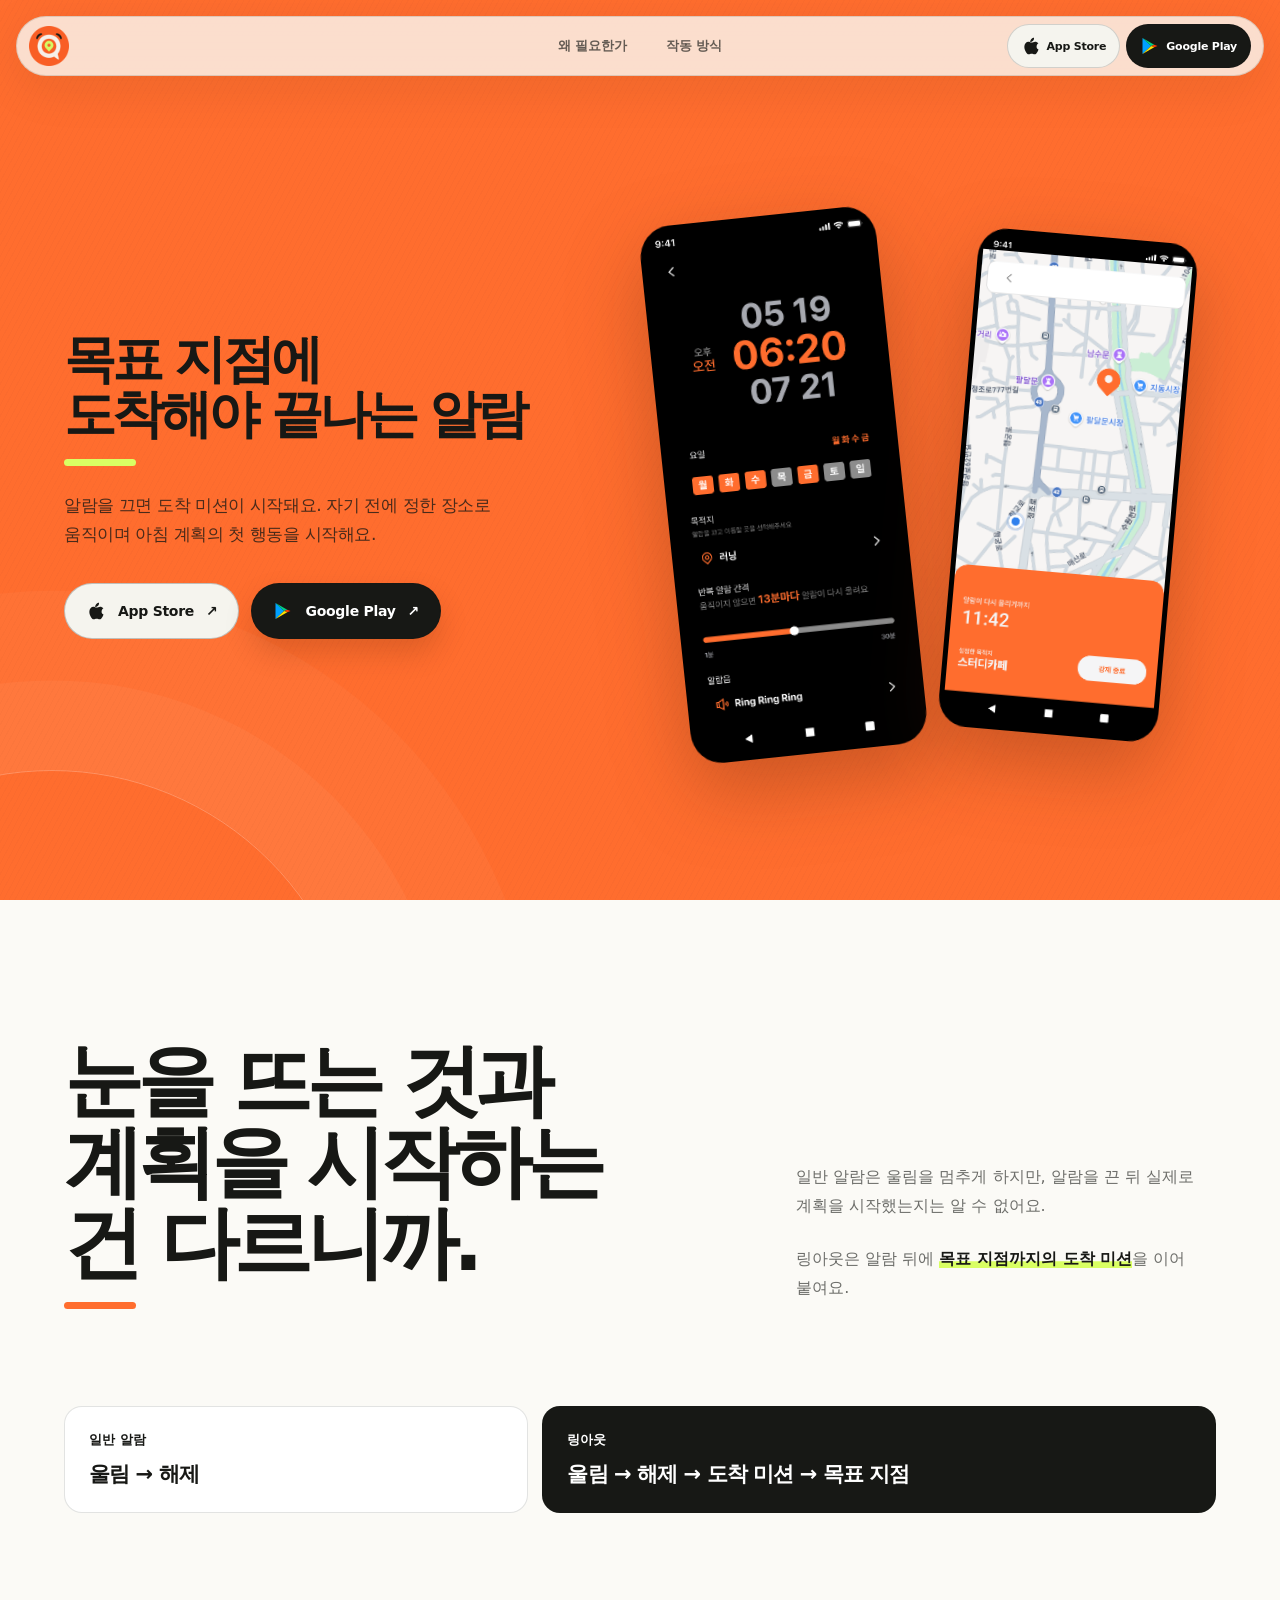
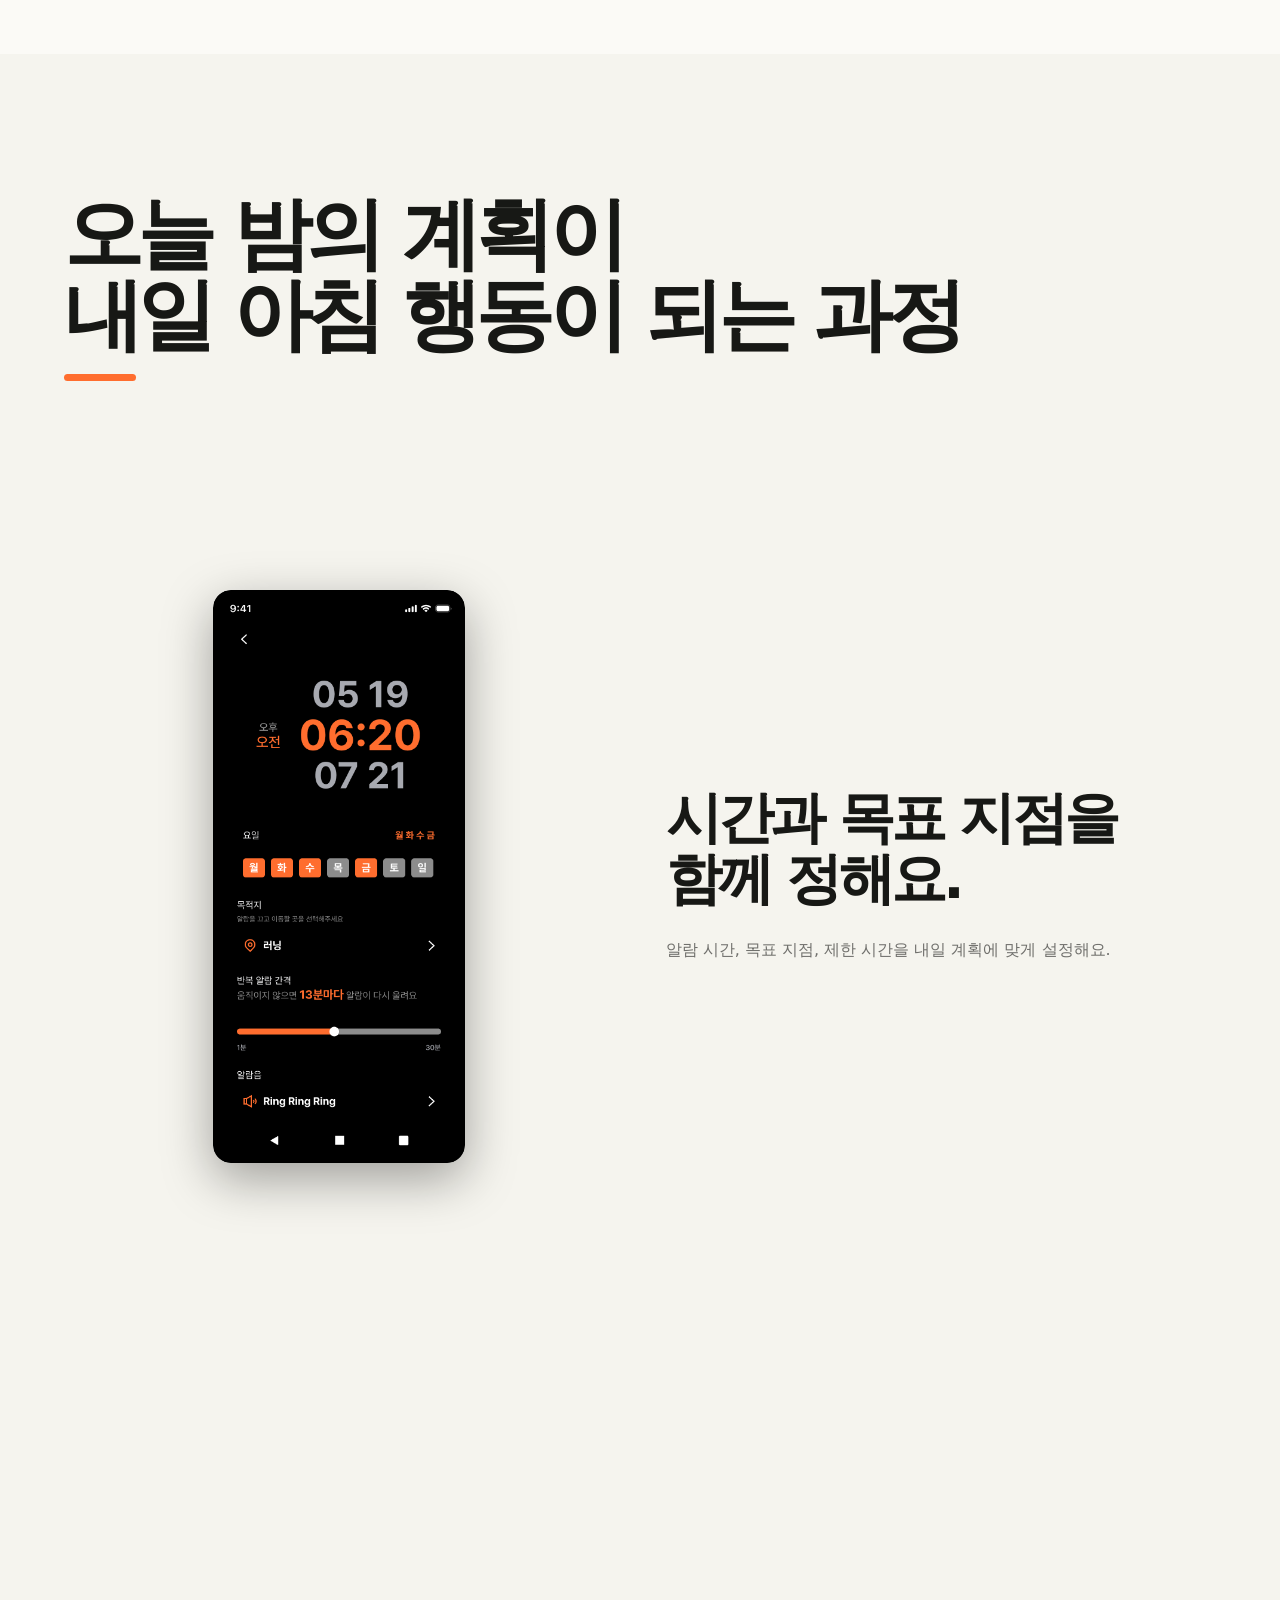
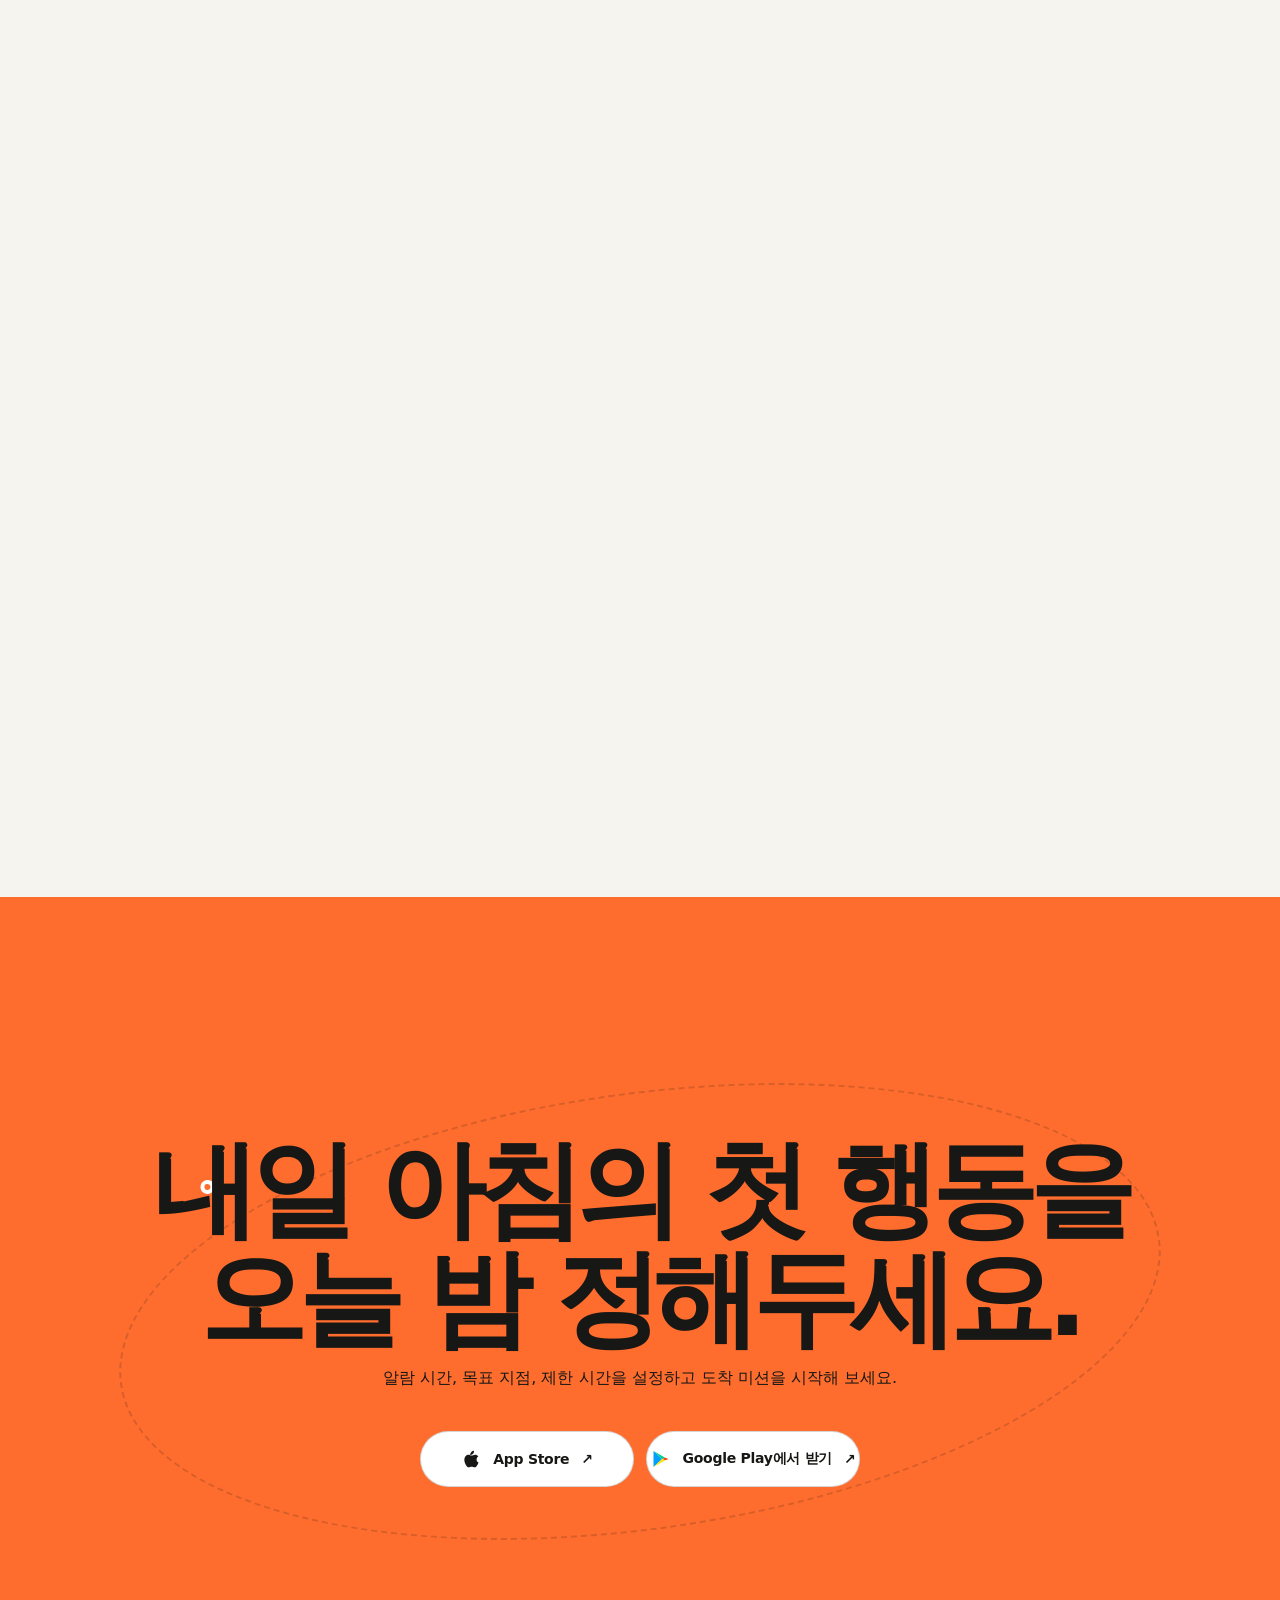
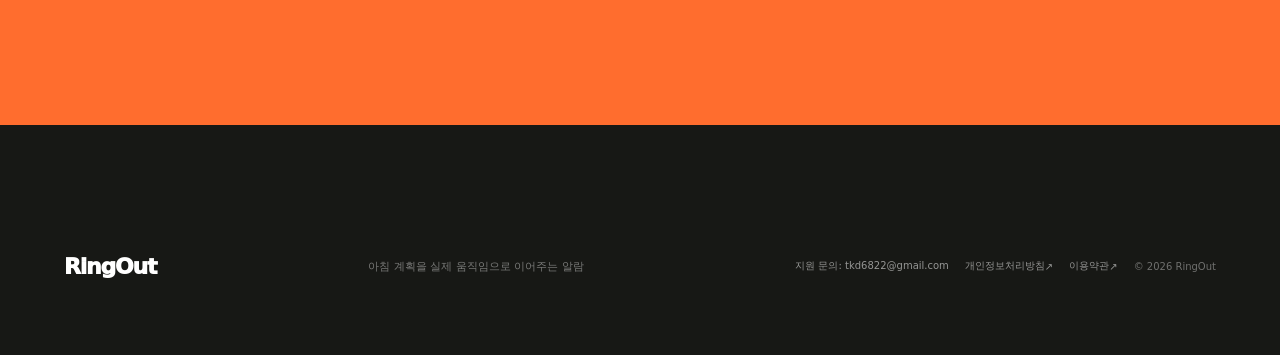
==== index.html @ e6cf6caf "feat: connect App Store downloads and add store icons" ====
<!doctype html>
<html lang="ko">
  <head>
    <meta charset="UTF-8" />
    <meta name="viewport" content="width=device-width, initial-scale=1.0, viewport-fit=cover" />
    <meta name="theme-color" content="#ff6d2e" />
    <meta
      name="description"
      content="목표 지점에 도착해야 끝나는 알람, RingOut. iOS와 Android에서 도착 미션으로 아침 계획을 시작해 보세요."
    />
    <meta property="og:title" content="목표 지점에 도착해야 끝나는 알람 | RingOut" />
    <meta
      property="og:description"
      content="알람을 끈 뒤 목표 지점까지의 도착 미션을 이어가는 RingOut iOS·Android 앱을 만나보세요."
    />
    <meta property="og:type" content="website" />
    <meta property="og:site_name" content="RingOut" />
    <meta property="og:image" content="/assets/ringout-share-thumbnail.png" />
    <meta property="og:image:type" content="image/png" />
    <meta property="og:image:width" content="512" />
    <meta property="og:image:height" content="512" />
    <meta property="og:image:alt" content="주황색 배경 위에 흰색 알람 종이 그려진 RingOut 아이콘" />
    <meta name="twitter:card" content="summary" />
    <meta name="twitter:title" content="목표 지점에 도착해야 끝나는 알람 | RingOut" />
    <meta
      name="twitter:description"
      content="알람을 끈 뒤 목표 지점까지의 도착 미션을 이어가는 RingOut iOS·Android 앱을 만나보세요."
    />
    <meta name="twitter:image" content="/assets/ringout-share-thumbnail.png" />
    <meta name="twitter:image:alt" content="주황색 배경 위에 흰색 알람 종이 그려진 RingOut 아이콘" />
    <title>목표 지점에 도착해야 끝나는 알람 | RingOut</title>
    <link rel="image_src" href="/assets/ringout-share-thumbnail.png" />
    <link rel="icon" type="image/png" sizes="800x800" href="assets/logo-circle.png" />
    <link rel="apple-touch-icon" href="assets/logo-circle.png" />
    <link rel="preload" as="image" href="assets/ringout-mockup-alarm-setting.png" />
    <link rel="preload" as="image" href="assets/ringout-mockup-destination-in-progress.png" />
    <link rel="preload" as="image" href="assets/ringout-destination.png" />
    <link rel="stylesheet" href="styles.css?v=20260922" />
    <script async src="https://www.googletagmanager.com/gtag/js?id=G-2EV0CKKLM3"></script>
    <script>
      window.dataLayer = window.dataLayer || [];
      function gtag() { window.dataLayer.push(arguments); }
      gtag("js", new Date());
      gtag("config", "G-2EV0CKKLM3");
    </script>
    <script src="script.js?v=20260922" defer></script>
  </head>
  <body>
    <a class="skip-link" href="#main">본문으로 바로가기</a>
    <div class="scroll-progress" aria-hidden="true"><span></span></div>

    <header class="site-header" aria-label="주요 메뉴">
      <div class="container-inner header-inner">
        <a class="brand" href="#top" aria-label="RingOut 처음으로">
          <img class="brand-mark" src="assets/logo-circle_2.png" alt="" width="40" height="40" />
        </a>
        <nav class="nav-links" aria-label="페이지 메뉴">
          <a href="#why">왜 필요한가</a>
          <a href="#how">작동 방식</a>
        </nav>
        <div class="header-store-actions" aria-label="앱 설치 경로">
          <a class="header-store-button header-store-button-app" href="https://apps.apple.com/kr/app/%EB%A7%81%EC%95%84%EC%9B%83-%EB%AA%A9%EC%A0%81%EC%A7%80%EC%97%90-%EB%8F%84%EC%B0%A9%ED%95%B4%EC%95%BC-%EA%BA%BC%EC%A7%80%EB%8A%94-%EC%95%8C%EB%9E%8C/id6801441994" target="_blank" rel="noopener noreferrer" aria-label="App Store에서 RingOut iOS 앱 받기(새 창)" data-store-click="app_store"><svg class="store-platform-icon" viewBox="0 0 24 24" fill="currentColor" aria-hidden="true" focusable="false"><path d="M15.6 2c.2 1.6-.5 3.1-1.5 4.1-.9.9-2.1 1.3-3.1 1.2-.1-1.4.5-2.8 1.4-3.8.9-.9 2.2-1.5 3.2-1.5ZM18.7 12.9c0-2 1.1-3.4 2.2-4.1-1-1.4-2.5-2-4-2-1.7 0-2.8 1-4.2 1-1.3 0-2.2-.9-3.7-.9-2.8 0-5 2.4-5 6 0 2.2.8 4.5 1.9 6.3 1 1.5 2 2.8 3.4 2.8 1.3 0 1.9-.8 3.5-.8s2 .8 3.5.8c1.5 0 2.5-1.5 3.4-2.9.7-1.1 1.1-2.1 1.3-2.8-1.4-.6-2.3-1.9-2.3-3.4Z" /></svg>App Store</a>
          <a class="header-store-button header-store-button-google" href="https://play.google.com/store/apps/details?id=com.joon.ringout" target="_blank" rel="noopener noreferrer" aria-label="Google Play에서 RingOut Android 앱 받기(새 창)" data-store-click="google_play"><svg class="store-platform-icon" viewBox="0 0 24 24" aria-hidden="true" focusable="false"><path fill="#00a0ff" d="M3 2.4v19.2l10.4-9.6L3 2.4Z" /><path fill="#00d084" d="M3 2.4 17.1 10.4 13.4 12 3 2.4Z" /><path fill="#ff3d00" d="m17.1 10.4 3.9 1.6-3.9 1.6-3.7-1.6 3.7-1.6Z" /><path fill="#ffe000" d="M3 21.6 17.1 13.6 13.4 12 3 21.6Z" /></svg>Google Play</a>
        </div>
      </div>
    </header>

    <main id="main" tabindex="-1">
      <section class="hero" id="top" aria-labelledby="hero-title">
        <div class="hero-noise" aria-hidden="true"></div>
        <div class="container-inner hero-inner">
          <div class="hero-copy">
            <h1 id="hero-title" class="reveal">목표 지점에<br /><span>도착해야 끝나는 알람</span></h1>
            <p class="hero-description reveal">알람을 끄면 도착 미션이 시작돼요. 자기 전에 정한 장소로 움직이며 아침 계획의 첫 행동을 시작해요.</p>
            <div class="store-actions reveal" aria-label="앱 설치 경로">
              <a class="store-button store-button-secondary" href="https://apps.apple.com/kr/app/%EB%A7%81%EC%95%84%EC%9B%83-%EB%AA%A9%EC%A0%81%EC%A7%80%EC%97%90-%EB%8F%84%EC%B0%A9%ED%95%B4%EC%95%BC-%EA%BA%BC%EC%A7%80%EB%8A%94-%EC%95%8C%EB%9E%8C/id6801441994" target="_blank" rel="noopener noreferrer" aria-label="App Store에서 RingOut iOS 앱 받기(새 창)" data-store-click="app_store"><svg class="store-platform-icon" viewBox="0 0 24 24" fill="currentColor" aria-hidden="true" focusable="false"><path d="M15.6 2c.2 1.6-.5 3.1-1.5 4.1-.9.9-2.1 1.3-3.1 1.2-.1-1.4.5-2.8 1.4-3.8.9-.9 2.2-1.5 3.2-1.5ZM18.7 12.9c0-2 1.1-3.4 2.2-4.1-1-1.4-2.5-2-4-2-1.7 0-2.8 1-4.2 1-1.3 0-2.2-.9-3.7-.9-2.8 0-5 2.4-5 6 0 2.2.8 4.5 1.9 6.3 1 1.5 2 2.8 3.4 2.8 1.3 0 1.9-.8 3.5-.8s2 .8 3.5.8c1.5 0 2.5-1.5 3.4-2.9.7-1.1 1.1-2.1 1.3-2.8-1.4-.6-2.3-1.9-2.3-3.4Z" /></svg>App Store <span aria-hidden="true">↗</span></a>
              <a class="store-button button-dark" href="https://play.google.com/store/apps/details?id=com.joon.ringout" target="_blank" rel="noopener noreferrer" aria-label="Google Play에서 RingOut Android 앱 받기(새 창)" data-store-click="google_play"><svg class="store-platform-icon" viewBox="0 0 24 24" aria-hidden="true" focusable="false"><path fill="#00a0ff" d="M3 2.4v19.2l10.4-9.6L3 2.4Z" /><path fill="#00d084" d="M3 2.4 17.1 10.4 13.4 12 3 2.4Z" /><path fill="#ff3d00" d="m17.1 10.4 3.9 1.6-3.9 1.6-3.7-1.6 3.7-1.6Z" /><path fill="#ffe000" d="M3 21.6 17.1 13.6 13.4 12 3 21.6Z" /></svg>Google Play <span aria-hidden="true">↗</span></a>
            </div>
          </div>
          <div class="hero-visual">
            <div class="hero-phone-pair">
              <img class="hero-phone hero-phone-alarm" src="assets/ringout-mockup-alarm-setting.png" alt="알람 시간과 목표 지점을 설정하는 RingOut Android 앱 화면 예시" width="422" height="961" />
              <img class="hero-phone hero-phone-destination" src="assets/ringout-mockup-destination-in-progress.png" alt="목표 지점까지 이동 중인 RingOut Android 앱 화면 예시" width="422" height="961" />
            </div>
          </div>
        </div>
      </section>

      <section class="manifesto section-pad" id="why" aria-labelledby="why-title">
        <div class="container-inner manifesto-inner">
          <div class="manifesto-heading"><h2 id="why-title" class="reveal">눈을 뜨는 것과<br /><span>계획을 시작하는 건 다르니까.</span></h2></div>
          <div class="manifesto-copy reveal">
            <p>일반 알람은 울림을 멈추게 하지만, 알람을 끈 뒤 실제로 계획을 시작했는지는 알 수 없어요.</p>
            <p>링아웃은 알람 뒤에 <strong>목표 지점까지의 도착 미션</strong>을 이어 붙여요.</p>
          </div>
          <div class="alarm-contrast reveal" aria-label="일반 알람과 RingOut의 차이">
            <p><b>일반 알람</b><span>울림 → 해제</span></p>
            <p><b>링아웃</b><span>울림 → 해제 → 도착 미션 → 목표 지점</span></p>
          </div>
        </div>
      </section>

      <section class="journey section-pad" id="how" aria-labelledby="how-title">
        <div class="container-inner journey-inner">
          <div class="section-heading reveal"><h2 id="how-title">오늘 밤의 계획이<br /><span>내일 아침 행동이 되는 과정</span></h2></div>
          <div class="journey-layout journey-sequence" data-journey-sequence>
            <div class="journey-stage">
              <div class="journey-panel is-active" data-journey-panel="0">
                <div class="journey-visual journey-visual--static">
                  <div class="actual-screen-stack">
                    <img class="journey-phone journey-single-mockup" src="assets/ringout-mockup-alarm-setting.png" alt="알람 시간과 목표 지점을 설정하는 RingOut Android 앱 화면 예시" width="422" height="961" />
                  </div>
                </div>
                <article class="journey-step journey-step--intro is-active" data-step="0"><div><h3>시간과 목표 지점을<br />함께 정해요.</h3><p>알람 시간, 목표 지점, 제한 시간을 내일 계획에 맞게 설정해요.</p></div></article>
              </div>

              <div class="journey-panel" data-journey-panel="1">
                <div class="journey-visual journey-visual--static">
                  <div class="actual-screen-stack">
                    <img class="journey-phone journey-single-mockup" src="assets/ringout-mockup-alarm-screen.png" alt="알람을 끄고 목표 지점으로 이동하기 전의 RingOut Android 알람 화면 예시" width="422" height="961" loading="lazy" decoding="async" />
                  </div>
                </div>
                <article class="journey-step journey-step--move" data-step="1"><div><h3>알람을 끄면,<br />목표 지점을 향해 움직여요.</h3><p>알람 해제와 동시에 도착 미션이 시작돼요. 남은 시간과 목표 지점까지의 거리를 보며 이동해요.</p></div></article>
              </div>

              <div class="journey-panel" data-journey-panel="2">
                <div class="journey-visual journey-visual--static">
                  <div class="actual-screen-stack">
                    <img class="journey-phone journey-single-mockup" src="assets/ringout-mockup-destination-in-progress.png" alt="알람을 끈 뒤 목표 지점까지 이동 중인 RingOut Android 앱 화면 예시" width="422" height="961" loading="lazy" decoding="async" />
                  </div>
                </div>
                <article class="journey-step" data-step="2"><div><h3>제한 시간 안에 도착하지 못하면 다시 알람이 울려요.</h3><p>알람을 끄면 제한 시간이 다시 시작되고, 도착 미션이 이어져요.</p></div></article>
              </div>

              <div class="journey-panel journey-panel--text-only journey-panel--final" data-journey-panel="3">
                <article class="journey-step" data-step="3"><div><h3>목적지에 도착하면<br /><span class="marker-highlight">알람이 끝나요</span></h3><p>설정한 목표 지점에 도착하면 더 이상 알람이 반복해서 울리지 않아요</p></div></article>
              </div>
            </div>
          </div>
        </div>
      </section>

      <section class="final-cta" id="download" aria-labelledby="cta-title">
        <div class="cta-track" aria-hidden="true"><span></span></div>
        <div class="container-inner final-cta-inner">
          <h2 id="cta-title" class="reveal">내일 아침의 첫 행동을<br /><span>오늘 밤 정해두세요.</span></h2>
          <p class="reveal">알람 시간, 목표 지점, 제한 시간을 설정하고 도착 미션을 시작해 보세요.</p>
          <div class="store-actions reveal" aria-label="앱 설치 경로"><a class="store-button button-light" href="https://apps.apple.com/kr/app/%EB%A7%81%EC%95%84%EC%9B%83-%EB%AA%A9%EC%A0%81%EC%A7%80%EC%97%90-%EB%8F%84%EC%B0%A9%ED%95%B4%EC%95%BC-%EA%BA%BC%EC%A7%80%EB%8A%94-%EC%95%8C%EB%9E%8C/id6801441994" target="_blank" rel="noopener noreferrer" aria-label="App Store에서 RingOut iOS 앱 받기(새 창)" data-store-click="app_store"><svg class="store-platform-icon" viewBox="0 0 24 24" fill="currentColor" aria-hidden="true" focusable="false"><path d="M15.6 2c.2 1.6-.5 3.1-1.5 4.1-.9.9-2.1 1.3-3.1 1.2-.1-1.4.5-2.8 1.4-3.8.9-.9 2.2-1.5 3.2-1.5ZM18.7 12.9c0-2 1.1-3.4 2.2-4.1-1-1.4-2.5-2-4-2-1.7 0-2.8 1-4.2 1-1.3 0-2.2-.9-3.7-.9-2.8 0-5 2.4-5 6 0 2.2.8 4.5 1.9 6.3 1 1.5 2 2.8 3.4 2.8 1.3 0 1.9-.8 3.5-.8s2 .8 3.5.8c1.5 0 2.5-1.5 3.4-2.9.7-1.1 1.1-2.1 1.3-2.8-1.4-.6-2.3-1.9-2.3-3.4Z" /></svg>App Store <span aria-hidden="true">↗</span></a><a class="store-button button-light" href="https://play.google.com/store/apps/details?id=com.joon.ringout" target="_blank" rel="noopener noreferrer" aria-label="Google Play에서 RingOut Android 앱 받기(새 창)" data-store-click="google_play"><svg class="store-platform-icon" viewBox="0 0 24 24" aria-hidden="true" focusable="false"><path fill="#00a0ff" d="M3 2.4v19.2l10.4-9.6L3 2.4Z" /><path fill="#00d084" d="M3 2.4 17.1 10.4 13.4 12 3 2.4Z" /><path fill="#ff3d00" d="m17.1 10.4 3.9 1.6-3.9 1.6-3.7-1.6 3.7-1.6Z" /><path fill="#ffe000" d="M3 21.6 17.1 13.6 13.4 12 3 21.6Z" /></svg>Google Play에서 받기 <span aria-hidden="true">↗</span></a></div>
        </div>
      </section>
    </main>

    <footer>
      <div class="container-inner footer-meta">
        <a class="brand brand-footer" href="#top" aria-label="RingOut 처음으로"><span class="brand-wordmark">RingOut</span></a>
        <p>아침 계획을 실제 움직임으로 이어주는 알람</p>
        <div class="footer-legal">
          <a href="mailto:tkd6822@gmail.com" aria-label="RingOut 지원 문의 이메일 보내기: tkd6822@gmail.com">지원 문의: tkd6822@gmail.com</a>
          <a href="https://sheer-mimosa-20f.notion.site/3b858b8d8e6c80d2be23f7e4c0ff23bd?source=copy_link" target="_blank" rel="noopener noreferrer" aria-label="개인정보처리방침 보기(새 창)">개인정보처리방침 <span aria-hidden="true">↗</span></a>
          <a href="https://sheer-mimosa-20f.notion.site/3b858b8d8e6c80de9724e0cd32000093?source=copy_link" target="_blank" rel="noopener noreferrer" aria-label="이용약관 보기(새 창)">이용약관 <span aria-hidden="true">↗</span></a>
          <p>© 2026 RingOut</p>
        </div>
      </div>
    </footer>

  </body>
</html>
---- styles.css ----
:root {
  --orange: #ff6d2e;
  --orange-dark: #e84c0a;
  --ink: #171815;
  --cream: #f5f4ee;
  --paper: #fbfaf6;
  --soft: #e8e9e3;
  --lime: #d9ff63;
  --blue: #1677ff;
  --header-height: 76px;
  --page-x: clamp(20px, 5vw, 80px);
  --hero-progress: 0;
}

* {
  box-sizing: border-box;
}

html {
  scroll-behavior: smooth;
  scroll-padding-top: var(--header-height);
}

body {
  margin: 0;
  color: var(--ink);
  background: var(--paper);
  font-family: Pretendard, "Apple SD Gothic Neo", "Noto Sans KR", Inter, system-ui, sans-serif;
  word-break: keep-all;
  overflow-x: hidden;
}

body,
a,
button {
  -webkit-font-smoothing: antialiased;
}

a {
  color: inherit;
  text-decoration: none;
}

img {
  display: block;
  max-width: 100%;
}

.skip-link {
  position: fixed;
  z-index: 9999;
  top: 12px;
  left: 12px;
  padding: 12px 18px;
  border-radius: 999px;
  color: #fff;
  background: var(--ink);
  transform: translateY(-150%);
  transition: transform 0.2s ease;
}

.skip-link:focus {
  transform: translateY(0);
}

:focus-visible {
  outline: 3px solid #fff;
  outline-offset: 2px;
  box-shadow: 0 0 0 5px var(--ink);
}

.scroll-progress {
  position: fixed;
  z-index: 1000;
  top: 0;
  left: 0;
  width: 100%;
  height: 3px;
  pointer-events: none;
}

.scroll-progress span {
  display: block;
  width: 100%;
  height: 100%;
  background: var(--lime);
  transform: scaleX(0);
  transform-origin: 0 50%;
}

.site-header {
  position: fixed;
  z-index: 900;
  inset: 16px var(--page-x) auto;
  height: 60px;
  display: grid;
  grid-template-columns: 1fr auto 1fr;
  align-items: center;
  padding: 0 8px 0 22px;
  border: 1px solid rgb(23 24 21 / 12%);
  border-radius: 999px;
  background: rgb(251 250 246 / 80%);
  box-shadow: 0 12px 50px rgb(31 24 18 / 8%);
  backdrop-filter: blur(16px);
  -webkit-backdrop-filter: blur(16px);
  transition: background 0.25s ease, border-color 0.25s ease, transform 0.25s ease;
}

.site-header.is-scrolled {
  background: rgb(251 250 246 / 94%);
  border-color: rgb(23 24 21 / 18%);
}

.brand {
  width: max-content;
  display: inline-flex;
  align-items: center;
  gap: 10px;
  font-size: 20px;
  font-weight: 900;
  letter-spacing: -0.05em;
}

img.brand-mark {
  width: 40px;
  height: 40px;
  display: block;
  flex-shrink: 0;
  object-fit: contain;
}

.brand-footer .brand-mark {
  position: relative;
  width: 28px;
  height: 28px;
  display: inline-grid;
  place-items: center;
  border: 5px solid var(--orange);
  border-radius: 50%;
}

.brand-footer .brand-mark::after {
  content: "";
  position: absolute;
  right: -8px;
  bottom: -4px;
  width: 11px;
  height: 5px;
  border-radius: 10px;
  background: var(--orange);
  transform: rotate(48deg);
}

.brand-footer .brand-mark i {
  width: 6px;
  height: 6px;
  border-radius: 50%;
  background: var(--ink);
}

.nav-links {
  display: flex;
  align-items: center;
  gap: clamp(20px, 3vw, 44px);
  font-size: 13px;
  font-weight: 700;
  color: rgb(23 24 21 / 66%);
}

.nav-links a {
  position: relative;
  padding: 8px 0;
}

.nav-links a::after {
  content: "";
  position: absolute;
  right: 0;
  bottom: 3px;
  left: 0;
  height: 1px;
  background: currentColor;
  transform: scaleX(0);
  transform-origin: 100% 50%;
  transition: transform 0.25s ease;
}

.nav-links a:hover::after {
  transform: scaleX(1);
  transform-origin: 0 50%;
}

.header-store-actions {
  grid-column: 3;
  justify-self: end;
  display: flex;
  align-items: center;
  gap: 6px;
}

.header-store-button {
  min-width: 0;
  min-height: 44px;
  display: inline-flex;
  align-items: center;
  justify-content: center;
  gap: 6px;
  padding: 0 13px;
  border: 1px solid rgb(23 24 21 / 16%);
  border-radius: 999px;
  appearance: none;
  font: inherit;
  font-size: 11px;
  font-weight: 900;
  letter-spacing: -0.02em;
  line-height: 1;
  white-space: nowrap;
  cursor: pointer;
  transition: color 0.2s ease, background 0.2s ease, transform 0.2s ease;
}

.header-store-button-app {
  color: var(--ink);
  background: var(--cream);
}

.header-store-button-google {
  color: #fff;
  background: var(--ink);
}

.header-store-button:hover {
  transform: translateY(-2px);
}

.header-store-button-app:hover { background: #fff; }
.header-store-button-google:hover { color: var(--ink); background: var(--lime); }

.hero {
  position: relative;
  min-height: 100svh;
  display: grid;
  grid-template-columns: minmax(0, 1.05fr) minmax(360px, 0.95fr);
  align-items: center;
  gap: clamp(20px, 5vw, 72px);
  padding: calc(var(--header-height) + 70px) var(--page-x) 76px;
  overflow: hidden;
  background: var(--orange);
}

.hero::before {
  content: "";
  position: absolute;
  width: 48vw;
  aspect-ratio: 1;
  left: -20vw;
  bottom: -38vw;
  border: 1px solid rgb(255 255 255 / 25%);
  border-radius: 50%;
  box-shadow: 0 0 0 7vw rgb(255 255 255 / 4%), 0 0 0 14vw rgb(255 255 255 / 3%);
}

.hero-noise {
  position: absolute;
  inset: 0;
  opacity: 0.1;
  pointer-events: none;
  background-image: repeating-linear-gradient(
    118deg,
    rgb(23 24 21 / 16%) 0,
    rgb(23 24 21 / 16%) 1px,
    transparent 1px,
    transparent 5px
  );
  mix-blend-mode: multiply;
}

.hero-copy,
.hero-visual {
  position: relative;
  z-index: 2;
}

.eyebrow,
.section-index {
  margin: 0 0 28px;
  font-size: 12px;
  font-weight: 900;
  letter-spacing: 0.16em;
}

.eyebrow {
  display: inline-flex;
  align-items: center;
  gap: 12px;
  padding: 9px 14px;
  border: 1px solid rgb(23 24 21 / 32%);
  border-radius: 999px;
}

.eyebrow::before {
  content: "";
  width: 8px;
  height: 8px;
  border-radius: 50%;
  background: var(--lime);
  box-shadow: 0 0 0 5px rgb(217 255 99 / 28%);
}

.hero h1 {
  max-width: none;
  margin: 0;
  font-size: clamp(26px, 4.1vw, 60px);
  line-height: 1.05;
  letter-spacing: -0.075em;
  font-weight: 950;
  white-space: nowrap;
}

.hero h1 span {
  color: var(--cream);
}

.hero-plan-list {
  list-style: none;
  display: flex;
  flex-wrap: wrap;
  gap: 9px;
  margin: 0 0 36px;
  padding: 0;
}

.hero-plan-list li {
  padding: 10px 15px;
  border: 1px solid rgb(23 24 21 / 13%);
  border-radius: 999px;
  background: rgb(251 250 246 / 90%);
  box-shadow: 0 8px 20px rgb(75 28 8 / 8%);
  font-size: clamp(11px, 0.92vw, 14px);
  font-weight: 850;
  letter-spacing: -0.025em;
}

.hero-plan-list li:nth-child(2) {
  color: #fff;
  background: var(--ink);
  transform: rotate(-1.5deg);
}

.hero-plan-list li:nth-child(3) {
  background: var(--lime);
  transform: rotate(1deg);
}

.hero-description {
  margin: 25px 0 0;
  font-size: clamp(16px, 1.35vw, 21px);
  line-height: 1.7;
  letter-spacing: -0.025em;
  color: rgb(23 24 21 / 78%);
}

.hero-actions {
  display: flex;
  align-items: center;
  gap: 28px;
  margin-top: 38px;
}

.button {
  min-height: 58px;
  display: inline-flex;
  align-items: center;
  justify-content: center;
  gap: 30px;
  padding: 0 25px;
  border-radius: 999px;
  font-size: 14px;
  font-weight: 850;
  transition: transform 0.2s ease, box-shadow 0.2s ease, color 0.2s ease,
    background 0.2s ease;
}

.button span {
  font-size: 18px;
}

.button:hover {
  transform: translateY(-3px);
}

.button-dark {
  color: #fff;
  background: var(--ink);
  box-shadow: 0 14px 28px rgb(75 28 8 / 18%);
}

.button-dark:hover {
  color: var(--ink);
  background: var(--lime);
  box-shadow: 0 18px 34px rgb(75 28 8 / 24%);
}

.hero-visual {
  height: min(760px, 77svh);
  display: grid;
  place-items: center;
  transform: translateY(calc(var(--hero-progress) * 30px));
}

.phone-halo {
  position: absolute;
  width: min(37vw, 570px);
  aspect-ratio: 1;
  border-radius: 50%;
  background: var(--lime);
  box-shadow: 0 34px 80px rgb(99 63 8 / 25%);
  transform: scale(calc(1 - var(--hero-progress) * 0.12));
}

.hero-phone {
  position: relative;
  z-index: 3;
  height: min(70svh, 690px);
  width: auto;
  border-radius: 13% / 6%;
  filter: drop-shadow(0 28px 38px rgb(76 30 10 / 30%));
  transform: rotate(calc(-6deg + var(--hero-progress) * 11deg))
    scale(calc(1 - var(--hero-progress) * 0.08));
  transition: filter 0.2s ease;
}

.hero-orbit {
  position: absolute;
  z-index: 1;
  width: min(45vw, 680px);
  aspect-ratio: 1;
  border: 1px solid rgb(23 24 21 / 24%);
  border-radius: 50%;
}

.orbit-one {
  animation: orbit-rotate 20s linear infinite;
}

.orbit-two {
  width: min(52vw, 790px);
  border-style: dashed;
  animation: orbit-rotate 32s linear infinite reverse;
}

.orbit-label {
  position: absolute;
  z-index: 5;
  margin: 0;
  font-size: clamp(10px, 1vw, 13px);
  font-weight: 950;
  letter-spacing: 0.15em;
}

.label-one {
  top: 10%;
  right: 2%;
  transform: rotate(7deg);
}

.label-two {
  left: 1%;
  bottom: 13%;
  transform: rotate(-9deg);
}

.metric-card {
  position: absolute;
  z-index: 7;
  min-width: 150px;
  padding: 15px 18px;
  border: 1px solid rgb(23 24 21 / 10%);
  border-radius: 18px;
  background: rgb(255 255 255 / 93%);
  box-shadow: 0 16px 40px rgb(75 28 8 / 18%);
  backdrop-filter: blur(8px);
}

.metric-card span {
  display: block;
  margin-bottom: 4px;
  color: rgb(23 24 21 / 52%);
  font-size: 11px;
  font-weight: 700;
}

.metric-card strong {
  font-size: 25px;
  letter-spacing: -0.04em;
}

.metric-time {
  top: 18%;
  left: 0;
  transform: translateY(calc(var(--hero-progress) * -22px)) rotate(-5deg);
}

.metric-distance {
  right: -2%;
  bottom: 19%;
  transform: translateY(calc(var(--hero-progress) * 25px)) rotate(4deg);
}

.run-dot {
  position: absolute;
  z-index: 6;
  right: 5%;
  top: 15%;
  width: 72px;
  height: 72px;
  display: grid;
  place-items: center;
  border-radius: 50%;
  color: #fff;
  background: var(--ink);
  box-shadow: 0 0 0 9px rgb(23 24 21 / 12%);
  animation: bob 3s ease-in-out infinite;
}

.run-dot span {
  font-size: 11px;
  font-weight: 900;
  letter-spacing: 0.14em;
}

.scroll-cue {
  position: absolute;
  z-index: 5;
  left: var(--page-x);
  bottom: 26px;
  display: inline-flex;
  align-items: center;
  gap: 13px;
  font-size: 10px;
  font-weight: 900;
  letter-spacing: 0.15em;
}

.scroll-cue i {
  width: 42px;
  height: 1px;
  overflow: hidden;
  background: rgb(23 24 21 / 35%);
}

.scroll-cue i::after {
  content: "";
  display: block;
  width: 50%;
  height: 100%;
  background: var(--ink);
  animation: scroll-line 1.8s ease-in-out infinite;
}

.section-pad {
  padding: clamp(100px, 12vw, 190px) var(--page-x);
}

.manifesto {
  display: grid;
  grid-template-columns: 1.25fr 0.75fr;
  gap: 60px 8vw;
  background: var(--paper);
}

.manifesto-heading h2,
.section-heading h2,
.preset-intro h2,
.safety h2,
.final-cta h2 {
  margin: 0;
  font-size: clamp(46px, 6.2vw, 96px);
  line-height: 1.02;
  letter-spacing: -0.07em;
}

.manifesto-heading h2 span,
.section-heading h2 span,
.features .section-heading h2 span {
  color: var(--orange);
}

.manifesto-copy {
  align-self: end;
  max-width: 520px;
  padding-bottom: 6px;
}

.manifesto-copy p {
  margin: 0;
  color: rgb(23 24 21 / 62%);
  font-size: clamp(15px, 1.25vw, 19px);
  line-height: 1.8;
}

.manifesto-copy p + p {
  margin-top: 24px;
}

.manifesto-copy strong {
  color: var(--ink);
  box-shadow: inset 0 -0.42em var(--lime);
}

.manifesto-punch {
  grid-column: 1 / -1;
  padding-top: clamp(80px, 11vw, 160px);
  text-align: center;
  font-weight: 950;
  letter-spacing: -0.065em;
}

.manifesto-punch span,
.manifesto-punch strong {
  display: block;
  font-size: clamp(44px, 8.5vw, 138px);
  line-height: 0.92;
}

.manifesto-punch span {
  color: rgb(23 24 21 / 18%);
}

.manifesto-punch strong {
  position: relative;
  z-index: 1;
  color: var(--ink);
}

.manifesto-punch strong::after {
  content: "";
  position: absolute;
  z-index: -1;
  right: 12%;
  bottom: 2%;
  left: 12%;
  height: 30%;
  background: var(--orange);
  transform: rotate(-1.5deg) scaleX(0);
  transform-origin: 0 50%;
  transition: transform 0.8s cubic-bezier(0.2, 0.8, 0.2, 1) 0.15s;
}

.manifesto-punch strong.is-visible::after {
  transform: rotate(-1.5deg) scaleX(1);
}

.marquee {
  width: 100%;
  overflow: hidden;
  padding: 27px 0;
  color: #fff;
  background: var(--ink);
  transform: rotate(-1.2deg) scale(1.02);
}

.marquee-track {
  width: max-content;
  display: flex;
  align-items: center;
  gap: 35px;
  animation: marquee 20s linear infinite;
}

.marquee span {
  font-size: clamp(24px, 3vw, 48px);
  font-weight: 950;
  letter-spacing: -0.04em;
  white-space: nowrap;
}

.marquee i {
  width: 15px;
  height: 15px;
  border-radius: 50%;
  background: var(--orange);
}

.journey {
  background: var(--cream);
}

.section-heading {
  max-width: 1100px;
}

.journey-layout {
  display: grid;
  grid-template-columns: minmax(340px, 0.9fr) minmax(460px, 1.1fr);
  gap: clamp(50px, 8vw, 140px);
  margin-top: clamp(80px, 9vw, 140px);
}

.journey-visual {
  position: sticky;
  top: 96px;
  height: calc(100svh - 120px);
  min-height: 620px;
  overflow: hidden;
  border-radius: 38px;
  background: var(--orange);
  box-shadow: 0 30px 80px rgb(32 24 16 / 16%);
}

.visual-backdrop {
  position: absolute;
  inset: 0;
  overflow: hidden;
}

.visual-backdrop::before,
.visual-backdrop::after {
  content: "";
  position: absolute;
  width: 54%;
  aspect-ratio: 1;
  border: 1px solid rgb(255 255 255 / 24%);
  border-radius: 50%;
}

.visual-backdrop::before {
  top: -15%;
  right: -22%;
  box-shadow: 0 0 0 50px rgb(255 255 255 / 4%), 0 0 0 100px rgb(255 255 255 / 3%);
}

.visual-backdrop::after {
  left: -22%;
  bottom: -15%;
}

.route {
  position: absolute;
  display: block;
  height: 10px;
  border-radius: 20px;
  background: var(--lime);
  opacity: 0.9;
}

.route::after {
  content: "";
  position: absolute;
  right: -6px;
  top: -6px;
  width: 22px;
  height: 22px;
  border: 5px solid #fff;
  border-radius: 50%;
  background: var(--orange);
}

.route-a {
  width: 42%;
  left: -7%;
  top: 26%;
  transform: rotate(28deg);
}

.route-b {
  width: 36%;
  right: -5%;
  bottom: 31%;
  transform: rotate(-34deg);
}

.route-c {
  width: 30%;
  left: 7%;
  bottom: 15%;
  transform: rotate(-12deg);
}

.phone-stage {
  position: absolute;
  inset: 45px 40px 78px;
  display: grid;
  place-items: center;
}

.journey-phone {
  position: absolute;
  z-index: 2;
  max-height: 91%;
  width: auto;
  border-radius: 13% / 6%;
  filter: drop-shadow(0 25px 35px rgb(74 28 9 / 32%));
  transition: opacity 0.65s ease, transform 0.8s cubic-bezier(0.2, 0.8, 0.2, 1),
    filter 0.65s ease;
}

.phone-setting {
  z-index: 3;
  opacity: 0.96;
  transform: translate3d(-25%, 2%, 0) rotate(-8deg) scale(0.76);
}

.phone-map {
  z-index: 4;
  opacity: 1;
  transform: translate3d(28%, 2%, 0) rotate(8deg) scale(0.78);
}

.journey-visual[data-active-step="1"] .phone-setting,
.journey-visual[data-active-step="2"] .phone-setting,
.journey-visual[data-active-step="3"] .phone-setting {
  opacity: 0;
  transform: rotate(-10deg) translate3d(-28%, -3%, 0) scale(0.88);
}

.journey-visual[data-active-step="1"] .phone-map,
.journey-visual[data-active-step="2"] .phone-map {
  opacity: 0;
  transform: translate3d(28%, 2%, 0) rotate(10deg) scale(0.72);
}

.journey-visual[data-active-step="3"] .phone-map {
  z-index: 3;
  opacity: 1;
  transform: rotate(2deg) translate3d(0, 0, 0) scale(0.95);
}

.journey-visual[data-active-step="3"] .phone-map {
  filter: brightness(0.56) drop-shadow(0 25px 35px rgb(74 28 9 / 32%));
  transform: rotate(0deg) translate3d(0, 0, 0) scale(0.92);
}

.mission-countdown-card {
  position: relative;
  z-index: 5;
  width: min(88%, 390px);
  padding: 26px;
  border: 1px solid rgb(255 255 255 / 13%);
  border-radius: 30px;
  color: #fff;
  background: var(--ink);
  box-shadow: 0 26px 65px rgb(74 28 9 / 30%);
  opacity: 0;
  transform: translateY(34px) scale(0.86);
  transition: opacity 0.45s ease, transform 0.7s cubic-bezier(0.2, 1, 0.3, 1);
}

.journey-visual[data-active-step="1"] .mission-countdown-card {
  opacity: 1;
  transform: translateY(0) scale(1);
}

.mission-countdown-head {
  display: flex;
  align-items: center;
  justify-content: space-between;
  gap: 12px;
}

.alarm-off-label,
.mission-start-label {
  display: inline-flex;
  align-items: center;
  font-size: 9px;
  font-weight: 900;
  letter-spacing: 0.12em;
}

.alarm-off-label {
  gap: 8px;
  color: rgb(255 255 255 / 56%);
}

.alarm-off-label i {
  width: 8px;
  height: 8px;
  border-radius: 50%;
  background: var(--lime);
  box-shadow: 0 0 0 5px rgb(217 255 99 / 12%);
}

.journey-visual[data-active-step="1"] .alarm-off-label i {
  animation: countdown-signal 1.6s ease-out infinite;
}

.mission-start-label {
  padding: 7px 9px;
  border-radius: 999px;
  color: var(--ink);
  background: var(--lime);
  letter-spacing: 0.08em;
}

.mission-countdown-dial {
  position: relative;
  width: 172px;
  aspect-ratio: 1;
  display: grid;
  place-items: center;
  margin: 20px auto 18px;
  border-radius: 50%;
  background: conic-gradient(var(--lime) 0 94%, rgb(255 255 255 / 13%) 94% 100%);
  transform: rotate(-18deg);
}

.mission-countdown-dial::before {
  content: "";
  position: absolute;
  inset: 9px;
  border-radius: 50%;
  background: var(--ink);
  box-shadow: inset 0 0 0 1px rgb(255 255 255 / 8%);
}

.mission-countdown-dial::after {
  content: "";
  position: absolute;
  top: 2px;
  right: 35px;
  width: 13px;
  height: 13px;
  border: 4px solid var(--ink);
  border-radius: 50%;
  background: var(--lime);
}

.mission-countdown-dial > div {
  position: relative;
  z-index: 1;
  display: grid;
  justify-items: center;
  transform: rotate(18deg);
}

.mission-countdown-dial small,
.mission-countdown-dial span {
  color: rgb(255 255 255 / 46%);
  font-size: 8px;
  font-weight: 800;
  letter-spacing: 0.13em;
}

.mission-countdown-dial strong {
  margin: 4px 0 1px;
  color: #fff;
  font-size: clamp(45px, 4.2vw, 62px);
  line-height: 1;
  font-variant-numeric: tabular-nums;
  letter-spacing: -0.07em;
}

.mission-countdown-copy {
  text-align: center;
}

.mission-countdown-copy strong {
  display: block;
  margin: 0;
  font-size: clamp(22px, 2vw, 29px);
  letter-spacing: -0.05em;
}

.mission-countdown-copy p {
  margin: 7px 0 0;
  color: rgb(255 255 255 / 49%);
  font-size: 11px;
}

.mission-countdown-goal {
  position: relative;
  display: grid;
  gap: 3px;
  margin-top: 18px;
  padding: 14px 52px 14px 16px;
  border: 1px solid rgb(255 255 255 / 10%);
  border-radius: 17px;
  background: rgb(255 255 255 / 7%);
}

.mission-countdown-goal span {
  color: rgb(255 255 255 / 42%);
  font-size: 8px;
  font-weight: 700;
}

.mission-countdown-goal strong {
  font-size: 14px;
  letter-spacing: -0.025em;
}

.mission-countdown-goal i {
  position: absolute;
  top: 50%;
  right: 13px;
  width: 32px;
  height: 32px;
  display: grid;
  place-items: center;
  border-radius: 50%;
  color: var(--ink);
  background: var(--orange);
  font-size: 17px;
  font-style: normal;
  font-weight: 900;
  transform: translateY(-50%);
}

.retry-alarm-card {
  position: relative;
  z-index: 5;
  width: min(88%, 390px);
  padding: 25px;
  overflow: hidden;
  border: 1px solid rgb(255 255 255 / 15%);
  border-radius: 30px;
  color: #fff;
  background: var(--ink);
  box-shadow: 0 26px 65px rgb(74 28 9 / 30%);
  opacity: 0;
  transform: translateY(34px) scale(0.86);
  transition: opacity 0.45s ease, transform 0.7s cubic-bezier(0.2, 1, 0.3, 1);
}

.journey-visual[data-active-step="2"] .retry-alarm-card {
  opacity: 1;
  transform: translateY(0) scale(1);
}

.retry-alarm-badge {
  width: max-content;
  display: flex;
  align-items: center;
  gap: 8px;
  padding: 7px 10px;
  border-radius: 999px;
  color: #fff;
  background: var(--orange);
  font-size: 9px;
  font-weight: 900;
  letter-spacing: 0.12em;
}

.retry-alarm-badge i {
  width: 7px;
  height: 7px;
  border-radius: 50%;
  background: #fff;
}

.journey-visual[data-active-step="2"] .retry-alarm-badge i {
  animation: countdown-signal-white 1.2s ease-out infinite;
}

.retry-alarm-icon {
  width: 86px;
  height: 86px;
  display: grid;
  place-items: center;
  margin: 18px auto 14px;
  border: 2px solid var(--orange);
  border-radius: 50%;
  box-shadow: 0 0 0 8px rgb(255 109 46 / 10%), 0 0 0 17px rgb(255 109 46 / 5%);
}

.journey-visual[data-active-step="2"] .retry-alarm-icon {
  animation: alarm-shake 0.55s ease-in-out infinite alternate;
}

.retry-alarm-icon span {
  color: var(--orange);
  font-size: 44px;
  font-weight: 950;
  line-height: 1;
}

.retry-alarm-copy {
  text-align: center;
}

.retry-alarm-copy small {
  display: block;
  color: rgb(255 255 255 / 47%);
  font-size: 9px;
}

.retry-alarm-copy strong {
  display: block;
  margin-top: 5px;
  font-size: clamp(22px, 2.1vw, 29px);
  letter-spacing: -0.05em;
}

.retry-alarm-copy p {
  margin: 7px 0 0;
  color: rgb(255 255 255 / 52%);
  font-size: 10px;
}

.retry-loop {
  display: grid;
  grid-template-columns: 1fr auto 1fr auto 1fr;
  align-items: center;
  gap: 6px;
  margin-top: 19px;
}

.retry-loop span {
  min-height: 44px;
  display: grid;
  place-items: center;
  padding: 7px 5px;
  border: 1px solid rgb(255 255 255 / 10%);
  border-radius: 12px;
  background: rgb(255 255 255 / 7%);
  font-size: 9px;
  font-weight: 850;
  text-align: center;
}

.retry-loop span:nth-of-type(2) {
  color: var(--ink);
  background: var(--lime);
  font-size: 13px;
}

.retry-loop i {
  color: rgb(255 255 255 / 30%);
  font-size: 11px;
  font-style: normal;
}

.retry-until {
  margin: 13px 0 0;
  color: rgb(255 255 255 / 44%);
  font-size: 9px;
  font-weight: 700;
  text-align: center;
}

.retry-until b {
  color: var(--lime);
}

.success-card {
  position: relative;
  z-index: 5;
  width: min(86%, 380px);
  padding: 30px 28px;
  border-radius: 26px;
  background: #fff;
  box-shadow: 0 24px 65px rgb(23 24 21 / 25%);
  text-align: center;
  opacity: 0;
  transform: translateY(35px) scale(0.86);
  transition: opacity 0.45s ease, transform 0.65s cubic-bezier(0.2, 1, 0.3, 1);
}

.journey-visual[data-active-step="3"] .success-card {
  opacity: 1;
  transform: translateY(0) scale(1);
}

.success-icon {
  width: 58px;
  height: 58px;
  display: grid;
  place-items: center;
  margin: 0 auto 20px;
  border-radius: 50%;
  color: var(--ink);
  background: var(--lime);
  font-size: 29px;
  font-weight: 950;
}

.success-card small {
  display: block;
  margin-bottom: 8px;
  color: var(--orange-dark);
  font-size: 10px;
  font-weight: 900;
  letter-spacing: 0.14em;
}

.success-card strong {
  display: block;
  font-size: clamp(25px, 2.2vw, 35px);
  letter-spacing: -0.05em;
}

.success-card p {
  margin: 8px 0 0;
  color: rgb(23 24 21 / 54%);
  font-size: 13px;
}

.visual-caption {
  position: absolute;
  z-index: 7;
  right: 26px;
  bottom: 22px;
  left: 26px;
  display: flex;
  align-items: center;
  justify-content: space-between;
  gap: 20px;
  color: #fff;
}

.visual-caption span {
  font-size: 10px;
  font-weight: 800;
  letter-spacing: 0.13em;
}

.visual-caption b {
  color: var(--lime);
}

.visual-caption p {
  margin: 0;
  font-size: 12px;
  font-weight: 700;
  text-align: right;
}

.journey-step {
  min-height: 88svh;
  display: grid;
  grid-template-columns: 70px 1fr;
  gap: clamp(20px, 3vw, 48px);
  align-items: center;
  padding: 80px 0;
  opacity: 0.26;
  transform: translateY(25px);
  transition: opacity 0.5s ease, transform 0.5s ease;
}

.journey-step.is-active {
  opacity: 1;
  transform: translateY(0);
}

.step-kicker {
  margin: 0 0 18px;
  font-size: 11px;
  font-weight: 900;
  letter-spacing: 0.14em;
  color: var(--orange-dark);
}

.journey-step h3 {
  margin: 0;
  font-size: clamp(35px, 4.4vw, 68px);
  line-height: 1.08;
  letter-spacing: -0.065em;
}

.journey-step h3 + p {
  max-width: 590px;
  margin: 26px 0 0;
  font-size: clamp(15px, 1.25vw, 18px);
  line-height: 1.8;
  color: rgb(23 24 21 / 60%);
}

.mini-pills {
  display: flex;
  gap: 9px;
  margin-top: 30px;
}

.mini-pills span {
  padding: 10px 16px;
  border-radius: 999px;
  color: #fff;
  background: var(--ink);
  font-size: 12px;
  font-weight: 800;
}

.mini-pills span:first-child {
  color: var(--ink);
  background: var(--orange);
}

.live-progress {
  max-width: 430px;
  margin-top: 30px;
  padding: 22px;
  border-radius: 20px;
  background: #fff;
  box-shadow: 0 12px 28px rgb(32 24 16 / 6%);
}

.live-progress > div {
  display: flex;
  align-items: baseline;
  gap: 5px;
}

.live-progress div span {
  color: var(--orange);
  font-size: 30px;
  font-weight: 900;
}

.live-progress div b {
  color: rgb(23 24 21 / 38%);
  font-size: 14px;
}

.live-progress > i {
  height: 9px;
  display: block;
  margin: 14px 0 10px;
  overflow: hidden;
  border-radius: 999px;
  background: var(--soft);
}

.live-progress > i em {
  width: 62%;
  height: 100%;
  display: block;
  border-radius: inherit;
  background: var(--orange);
}

.live-progress > p {
  margin: 0;
  color: rgb(23 24 21 / 52%);
  font-size: 11px;
}

.repeat-rule {
  max-width: 560px;
  display: grid;
  gap: 7px;
  margin-top: 30px;
  padding: 20px 22px;
  border-left: 5px solid var(--orange);
  border-radius: 0 18px 18px 0;
  background: #fff;
  box-shadow: 0 12px 28px rgb(32 24 16 / 6%);
}

.repeat-rule span {
  color: var(--orange-dark);
  font-size: 10px;
  font-weight: 900;
  letter-spacing: 0.1em;
}

.repeat-rule strong {
  font-size: clamp(15px, 1.45vw, 20px);
  letter-spacing: -0.035em;
}

.mission-complete-pill {
  width: max-content;
  display: flex;
  align-items: center;
  gap: 10px;
  margin-top: 30px;
  padding: 12px 18px;
  border: 1px solid rgb(23 24 21 / 12%);
  border-radius: 999px;
  background: var(--lime);
  font-size: 13px;
}

.flow {
  color: #fff;
  background: var(--ink);
}

.section-heading.light h2 span {
  color: var(--orange);
}

.flow-list {
  list-style: none;
  display: grid;
  grid-template-columns: repeat(4, 1fr);
  margin: clamp(80px, 10vw, 150px) 0 0;
  padding: 0;
  border-top: 1px solid rgb(255 255 255 / 18%);
  border-bottom: 1px solid rgb(255 255 255 / 18%);
}

.flow-list li {
  position: relative;
  min-height: 380px;
  padding: 28px clamp(20px, 2.5vw, 40px) 36px;
  border-right: 1px solid rgb(255 255 255 / 18%);
}

.flow-list li:last-child {
  border-right: 0;
}

.flow-list li > span {
  font-size: 11px;
  font-weight: 900;
  color: rgb(255 255 255 / 40%);
}

.flow-icon {
  width: 78px;
  height: 78px;
  display: grid;
  place-items: center;
  margin: 60px 0 42px;
  border-radius: 50%;
  color: var(--ink);
  background: var(--orange);
  font-size: 31px;
  font-weight: 900;
  transition: transform 0.35s ease, background 0.35s ease;
}

.flow-list li:hover .flow-icon {
  background: var(--lime);
  transform: rotate(-8deg) scale(1.08);
}

.flow-list h3 {
  margin: 0;
  font-size: 23px;
  letter-spacing: -0.04em;
}

.flow-list p {
  margin: 13px 0 0;
  color: rgb(255 255 255 / 48%);
  font-size: 14px;
  line-height: 1.65;
}

.presets {
  display: grid;
  grid-template-columns: minmax(280px, 0.65fr) minmax(580px, 1.35fr);
  gap: clamp(60px, 8vw, 140px);
  background: var(--orange);
}

.preset-intro {
  align-self: center;
}

.preset-intro h2 {
  font-size: clamp(46px, 5.8vw, 90px);
}

.preset-intro > p:last-child {
  margin: 30px 0 0;
  color: rgb(23 24 21 / 68%);
  font-size: 16px;
  line-height: 1.7;
}

.preset-cards {
  display: grid;
  grid-template-columns: repeat(3, minmax(0, 1fr));
  gap: 14px;
  align-items: center;
}

.preset-card {
  min-height: 410px;
  display: flex;
  flex-direction: column;
  padding: 25px 22px;
  border: 1px solid rgb(23 24 21 / 12%);
  border-radius: 28px;
  background: var(--paper);
  box-shadow: 0 22px 50px rgb(78 28 7 / 13%);
  transition: transform 0.35s ease, box-shadow 0.35s ease;
}

.preset-card:hover {
  transform: translateY(-10px) rotate(-1deg);
  box-shadow: 0 30px 70px rgb(78 28 7 / 22%);
}

.preset-card > p {
  display: flex;
  align-items: center;
  justify-content: space-between;
  margin: 0;
  font-size: 9px;
  font-weight: 900;
  letter-spacing: 0.13em;
}

.preset-card > p b {
  padding: 5px 8px;
  border-radius: 999px;
  color: #fff;
  background: var(--orange);
  font-size: 9px;
  letter-spacing: 0;
}

.preset-emoji {
  width: 68px;
  height: 68px;
  display: grid;
  place-items: center;
  margin: 58px 0 40px;
  border-radius: 50%;
  background: var(--soft);
  font-size: 28px;
}

.preset-card.primary {
  min-height: 470px;
  color: #fff;
  background: var(--ink);
  transform: rotate(1.5deg);
}

.preset-card.primary:hover {
  transform: translateY(-10px) rotate(0deg);
}

.preset-card.primary .preset-emoji {
  background: var(--orange);
}

.preset-card.strong .preset-emoji {
  background: var(--lime);
}

.preset-card h3 {
  margin: 0 0 18px;
  font-size: 23px;
  letter-spacing: -0.04em;
}

.preset-card > div {
  display: flex;
  align-items: baseline;
  gap: 4px;
  margin-top: auto;
}

.preset-card > div strong {
  font-size: clamp(35px, 3vw, 50px);
  letter-spacing: -0.06em;
}

.preset-card > div span {
  margin-right: 4px;
  color: rgb(23 24 21 / 50%);
  font-size: 10px;
}

.preset-card.primary > div span {
  color: rgb(255 255 255 / 50%);
}

.preset-card small {
  display: block;
  margin-top: 14px;
  color: rgb(23 24 21 / 46%);
  font-size: 10px;
  line-height: 1.45;
}

.preset-card.primary small {
  color: rgb(255 255 255 / 46%);
}

.features {
  background: var(--paper);
}

.feature-grid {
  display: grid;
  grid-template-columns: repeat(12, 1fr);
  gap: 18px;
  margin-top: clamp(70px, 9vw, 130px);
}

.feature-card {
  position: relative;
  min-height: 530px;
  overflow: hidden;
  padding: clamp(26px, 3vw, 42px);
  border: 1px solid rgb(23 24 21 / 10%);
  border-radius: 34px;
  background: var(--cream);
}

.feature-live {
  grid-column: span 5;
}

.feature-record {
  grid-column: span 7;
}

.feature-record {
  background: var(--lime);
}

.feature-label {
  display: flex;
  align-items: center;
  gap: 10px;
  font-size: 10px;
  font-weight: 900;
  letter-spacing: 0.13em;
}

.feature-label span {
  width: 25px;
  height: 25px;
  display: grid;
  place-items: center;
  border: 1px solid currentColor;
  border-radius: 50%;
  font-size: 9px;
}

.feature-card h3 {
  margin: 26px 0 0;
  font-size: clamp(31px, 3.6vw, 56px);
  line-height: 1.08;
  letter-spacing: -0.06em;
}

.countdown-demo {
  position: absolute;
  right: clamp(24px, 3vw, 40px);
  bottom: clamp(24px, 3vw, 40px);
  left: clamp(24px, 3vw, 40px);
  padding: 26px;
  border-radius: 24px;
  background: #fff;
  box-shadow: 0 20px 45px rgb(32 24 16 / 10%);
}

.countdown-demo p {
  margin: 0 0 2px;
  color: rgb(23 24 21 / 45%);
  font-size: 11px;
  font-weight: 800;
}

.countdown-demo strong {
  display: block;
  margin-bottom: 20px;
  color: var(--orange);
  font-size: clamp(47px, 5vw, 72px);
  letter-spacing: -0.07em;
}

.countdown-demo div {
  height: 10px;
  overflow: hidden;
  border-radius: 999px;
  background: var(--soft);
}

.countdown-demo div span {
  height: 100%;
  display: block;
  border-radius: 999px;
  background: var(--orange);
}

.countdown-demo small {
  display: block;
  margin-top: 10px;
  color: rgb(23 24 21 / 45%);
  font-size: 10px;
}

.countdown-demo small b {
  color: var(--ink);
}

.calendar-demo {
  position: absolute;
  right: clamp(24px, 4vw, 58px);
  bottom: -28px;
  width: min(70%, 500px);
  padding: 28px;
  border-radius: 25px 25px 0 0;
  background: #fff;
  box-shadow: 0 20px 50px rgb(48 56 10 / 18%);
}

.calendar-head {
  display: flex;
  align-items: center;
  justify-content: space-between;
  margin-bottom: 22px;
}

.calendar-head b {
  font-size: 22px;
}

.calendar-head span {
  color: rgb(23 24 21 / 42%);
  font-size: 9px;
}

.weekdays,
.calendar-days {
  display: grid;
  grid-template-columns: repeat(7, 1fr);
  gap: 8px;
  text-align: center;
}

.weekdays {
  margin-bottom: 10px;
  color: rgb(23 24 21 / 35%);
  font-size: 9px;
}

.calendar-days span {
  aspect-ratio: 1;
  display: grid;
  place-items: center;
  border-radius: 50%;
  font-size: 10px;
  font-weight: 750;
}

.calendar-days .done {
  color: #fff;
  background: var(--ink);
}

.calendar-days .done::after {
  content: "✓";
}

.calendar-days .done {
  font-size: 0;
}

.calendar-days .done::after {
  font-size: 10px;
}

.calendar-days .miss {
  color: #fff;
  background: var(--orange);
}

.calendar-days .today {
  box-shadow: inset 0 0 0 2px var(--orange);
}

.calendar-days .muted {
  opacity: 0.25;
}

.safety {
  display: grid;
  grid-template-columns: 0.35fr 1fr 0.72fr;
  align-items: center;
  gap: clamp(30px, 6vw, 100px);
  background: var(--cream);
}

.safety-symbol {
  width: min(20vw, 220px);
  aspect-ratio: 1;
  display: grid;
  place-items: center;
  border-radius: 50%;
  color: #fff;
  background: var(--orange);
  box-shadow: 0 0 0 18px rgb(255 109 46 / 10%), 0 0 0 36px rgb(255 109 46 / 5%);
}

.safety-symbol span {
  font-size: clamp(65px, 9vw, 130px);
  font-weight: 300;
}

.safety-copy h2 {
  font-size: clamp(38px, 4.7vw, 72px);
}

.safety-copy > p:last-child {
  max-width: 710px;
  margin: 28px 0 0;
  color: rgb(23 24 21 / 58%);
  font-size: 15px;
  line-height: 1.8;
}

.hold-demo {
  display: flex;
  align-items: center;
  gap: 18px;
  padding: 22px;
  border: 1px solid rgb(23 24 21 / 11%);
  border-radius: 24px;
  background: #fff;
  box-shadow: 0 18px 50px rgb(32 24 16 / 7%);
}

.hold-ring {
  width: 72px;
  height: 72px;
  flex: 0 0 auto;
  display: grid;
  place-content: center;
  border: 5px solid var(--soft);
  border-top-color: var(--orange);
  border-right-color: var(--orange);
  border-radius: 50%;
  text-align: center;
}

.hold-ring span {
  font-size: 24px;
  font-weight: 900;
  line-height: 1;
}

.hold-ring small {
  color: rgb(23 24 21 / 42%);
  font-size: 7px;
  font-weight: 900;
}

.hold-demo > p {
  margin: 0;
}

.hold-demo b,
.hold-demo p span {
  display: block;
}

.hold-demo b {
  font-size: 13px;
}

.hold-demo p span {
  margin-top: 6px;
  color: rgb(23 24 21 / 42%);
  font-size: 10px;
}

.final-cta {
  position: relative;
  min-height: 92svh;
  display: flex;
  flex-direction: column;
  align-items: center;
  justify-content: center;
  padding: 140px var(--page-x) 90px;
  overflow: hidden;
  color: #fff;
  background: var(--orange);
  text-align: center;
}

.final-cta h2 {
  position: relative;
  z-index: 2;
  font-size: clamp(55px, 8.3vw, 132px);
}

.final-cta h2 span {
  color: var(--ink);
}

.final-cta > p:not(.section-index) {
  position: relative;
  z-index: 2;
  margin: 30px 0 0;
  color: rgb(23 24 21 / 65%);
  font-size: 17px;
}

.button-light {
  position: relative;
  z-index: 2;
  margin-top: 36px;
  color: var(--ink);
  background: #fff;
}

.button-light:hover {
  background: var(--lime);
}

.giant-logo {
  position: absolute;
  right: 0;
  bottom: -0.23em;
  left: 0;
  color: rgb(255 255 255 / 11%);
  font-size: clamp(120px, 22vw, 390px);
  font-weight: 950;
  line-height: 0.75;
  letter-spacing: -0.09em;
  white-space: nowrap;
  pointer-events: none;
}

.cta-track {
  position: absolute;
  width: 82%;
  aspect-ratio: 2.4 / 1;
  border: 2px dashed rgb(23 24 21 / 17%);
  border-radius: 50%;
  transform: rotate(-8deg);
}

.cta-track span {
  position: absolute;
  left: 10%;
  top: 6%;
  width: 14px;
  height: 14px;
  border: 4px solid #fff;
  border-radius: 50%;
  background: var(--orange);
}

.cta-runner {
  position: absolute;
  right: 15%;
  top: 22%;
  width: 50px;
  height: 50px;
  display: grid;
  place-items: center;
  border-radius: 50%;
  color: var(--lime);
  background: var(--ink);
  box-shadow: 0 0 0 10px rgb(23 24 21 / 10%);
  animation: bob 3.5s ease-in-out infinite;
}

footer {
  padding: clamp(42px, 6vw, 78px) var(--page-x) 25px;
  color: #fff;
  background: var(--ink);
}

.footer-release {
  display: flex;
  align-items: flex-end;
  justify-content: space-between;
  gap: 40px;
  padding-bottom: clamp(38px, 5vw, 64px);
  border-bottom: 1px solid rgb(255 255 255 / 14%);
}

.footer-release-kicker {
  margin: 0 0 12px;
  color: var(--orange);
  font-size: 10px;
  font-weight: 900;
  letter-spacing: 0.16em;
}

.footer-release h2 {
  margin: 0;
  font-size: clamp(34px, 5vw, 72px);
  line-height: 1.05;
  letter-spacing: -0.06em;
}

.footer-platforms {
  display: flex;
  flex-wrap: wrap;
  justify-content: flex-end;
  gap: 12px;
}

.platform-badge {
  min-width: 180px;
  display: flex;
  align-items: center;
  gap: 12px;
  padding: 13px 17px;
  border: 1px solid rgb(255 255 255 / 16%);
  border-radius: 18px;
  background: rgb(255 255 255 / 6%);
  transition: border-color 0.2s ease, background 0.2s ease, transform 0.2s ease;
}

.platform-badge:hover,
.platform-badge:focus-visible {
  border-color: rgb(255 255 255 / 42%);
  background: rgb(255 255 255 / 11%);
  transform: translateY(-3px);
}

.platform-symbol {
  width: 34px;
  height: 34px;
  display: grid;
  flex: 0 0 34px;
  place-items: center;
  border-radius: 50%;
  color: #fff;
  background: var(--orange);
  font-size: 16px;
  font-style: normal;
  font-weight: 900;
}

.platform-badge > span {
  display: grid;
  gap: 2px;
}

.platform-badge small {
  color: rgb(255 255 255 / 42%);
  font-size: 7px;
  font-weight: 800;
  letter-spacing: 0.12em;
}

.platform-badge b {
  font-size: 17px;
}

.footer-meta {
  display: grid;
  grid-template-columns: auto minmax(0, 1fr) auto;
  align-items: center;
  gap: 30px;
  padding-top: 25px;
}

.brand-footer .brand-mark {
  border-color: var(--orange);
}

.brand-footer .brand-mark i {
  background: #fff;
}

.footer-meta > p {
  margin: 0;
  color: rgb(255 255 255 / 42%);
  font-size: 11px;
  text-align: center;
}

.footer-legal {
  display: flex;
  align-items: center;
  justify-content: flex-end;
  gap: 16px;
  color: rgb(255 255 255 / 54%);
  font-size: 10px;
}

.footer-legal a {
  padding: 6px 0;
  transition: color 0.2s ease;
}

.footer-legal a:hover,
.footer-legal a:focus-visible {
  color: #fff;
}

.footer-legal p {
  margin: 0;
  color: rgb(255 255 255 / 38%);
}

.reveal {
  opacity: 1;
  transform: none;
}

.js .reveal {
  opacity: 0;
  transform: translateY(28px);
  transition: opacity 0.7s ease, transform 0.8s cubic-bezier(0.2, 0.8, 0.2, 1);
}

.js .reveal.is-visible {
  opacity: 1;
  transform: translateY(0);
}

@keyframes orbit-rotate {
  to {
    transform: rotate(360deg);
  }
}

@keyframes countdown-signal {
  0% {
    box-shadow: 0 0 0 0 rgb(217 255 99 / 38%);
  }
  70%,
  100% {
    box-shadow: 0 0 0 10px rgb(217 255 99 / 0%);
  }
}

@keyframes countdown-signal-white {
  0% {
    box-shadow: 0 0 0 0 rgb(255 255 255 / 40%);
  }
  70%,
  100% {
    box-shadow: 0 0 0 9px rgb(255 255 255 / 0%);
  }
}

@keyframes alarm-shake {
  0% {
    transform: rotate(-4deg) scale(0.98);
  }
  100% {
    transform: rotate(4deg) scale(1.02);
  }
}

@keyframes bob {
  0%,
  100% {
    transform: translateY(0) rotate(2deg);
  }
  50% {
    transform: translateY(-12px) rotate(-3deg);
  }
}

@keyframes scroll-line {
  0% {
    transform: translateX(-110%);
  }
  50%,
  100% {
    transform: translateX(210%);
  }
}

@keyframes marquee {
  to {
    transform: translateX(-50%);
  }
}

@media (max-width: 1100px) {
  .site-header {
    grid-template-columns: 1fr auto;
  }

  .nav-links {
    display: none;
  }

  .hero {
    grid-template-columns: minmax(0, 0.95fr) minmax(320px, 0.85fr);
  }

  .journey-layout {
    grid-template-columns: minmax(320px, 0.85fr) minmax(400px, 1.15fr);
    gap: 60px;
  }

  .presets {
    grid-template-columns: 1fr;
  }

  .preset-intro {
    max-width: 700px;
  }

  .preset-cards {
    max-width: 1000px;
  }

  .safety {
    grid-template-columns: 0.3fr 1fr;
  }

  .hold-demo {
    grid-column: 2;
    max-width: 420px;
  }
}

@media (max-width: 820px) {
  :root {
    --header-height: 68px;
    --page-x: 20px;
  }

  .site-header {
    inset: 10px 14px auto;
    height: 54px;
    padding-left: 16px;
  }

  .brand {
    font-size: 17px;
  }

  img.brand-mark {
    width: 34px;
    height: 34px;
  }

  .brand-footer .brand-mark {
    width: 24px;
    height: 24px;
    border-width: 4px;
  }

  .hero {
    min-height: auto;
    grid-template-columns: 1fr;
    gap: 38px;
    padding-top: 115px;
    padding-bottom: 100px;
  }

  .hero h1 {
    font-size: clamp(26px, 7.4vw, 48px);
  }

  .hero-plan-list {
    max-width: 500px;
    margin: 0 0 28px;
  }

  .hero-description {
    font-size: 15px;
  }

  .desktop-only {
    display: none;
  }

  .hero-actions {
    align-items: stretch;
    flex-direction: column;
    gap: 18px;
  }

  .button {
    width: max-content;
  }

  .hero-visual {
    width: 100%;
    height: 580px;
  }

  .phone-halo {
    width: 92vw;
    max-width: 470px;
  }

  .hero-phone {
    max-width: none;
    height: 535px;
  }

  .hero-orbit {
    width: 110vw;
  }

  .orbit-two {
    width: 125vw;
  }

  .metric-card {
    min-width: 128px;
    padding: 12px 14px;
  }

  .metric-card strong {
    font-size: 20px;
  }

  .metric-time {
    left: -4px;
  }

  .metric-distance {
    right: -5px;
  }

  .run-dot {
    right: 3%;
    width: 58px;
    height: 58px;
  }

  .scroll-cue {
    display: none;
  }

  .manifesto {
    grid-template-columns: 1fr;
    gap: 44px;
  }

  .manifesto-punch {
    padding-top: 60px;
  }

  .manifesto-punch span,
  .manifesto-punch strong {
    font-size: clamp(42px, 14vw, 75px);
  }

  .journey-layout {
    display: block;
    margin-top: 65px;
  }

  .journey-visual {
    position: relative;
    z-index: 1;
    top: auto;
    height: clamp(500px, 68svh, 620px);
    min-height: 500px;
    margin-bottom: 14px;
    border-radius: 26px;
  }

  .phone-stage {
    inset: 22px 30px 57px;
  }

  .journey-phone {
    max-height: 98%;
  }

  .mission-countdown-card {
    width: min(96%, 340px);
    padding: 18px;
    border-radius: 23px;
  }

  .mission-countdown-dial {
    width: 128px;
    margin: 10px auto 11px;
  }

  .mission-countdown-dial::before {
    inset: 7px;
  }

  .mission-countdown-dial::after {
    top: 0;
    right: 25px;
    width: 11px;
    height: 11px;
    border-width: 3px;
  }

  .mission-countdown-dial strong {
    font-size: 40px;
  }

  .mission-countdown-copy strong {
    font-size: 21px;
  }

  .mission-countdown-copy p {
    font-size: 9px;
  }

  .mission-countdown-goal {
    margin-top: 11px;
    padding: 10px 45px 10px 13px;
  }

  .mission-countdown-goal i {
    width: 28px;
    height: 28px;
  }

  .retry-alarm-card {
    width: min(96%, 340px);
    padding: 18px;
    border-radius: 23px;
  }

  .retry-alarm-icon {
    width: 66px;
    height: 66px;
    margin: 13px auto 11px;
  }

  .retry-alarm-icon span {
    font-size: 35px;
  }

  .retry-alarm-copy strong {
    font-size: 21px;
  }

  .retry-loop {
    margin-top: 13px;
  }

  .retry-loop span {
    min-height: 38px;
    font-size: 8px;
  }

  .retry-until {
    margin-top: 9px;
  }

  .success-card {
    padding: 22px 18px;
  }

  .success-icon {
    width: 45px;
    height: 45px;
    margin-bottom: 14px;
    font-size: 23px;
  }

  .visual-caption {
    right: 17px;
    bottom: 14px;
    left: 17px;
  }

  .journey-step {
    min-height: 0;
    grid-template-columns: 32px minmax(0, 1fr);
    gap: 10px;
    align-items: start;
    padding: 64px 0;
    border-top: 1px solid rgb(23 24 21 / 12%);
    opacity: 1;
    transform: none;
  }

  .journey-step:first-child {
    border-top: 0;
  }

  .journey-step h3 {
    font-size: clamp(34px, 10vw, 54px);
  }

  .journey-step h3 + p {
    padding-right: 8px;
    font-size: 14px;
  }

  .flow-list {
    grid-template-columns: repeat(2, 1fr);
  }

  .flow-list li {
    min-height: 320px;
    border-bottom: 1px solid rgb(255 255 255 / 18%);
  }

  .flow-list li:nth-child(2) {
    border-right: 0;
  }

  .flow-list li:nth-child(3),
  .flow-list li:nth-child(4) {
    border-bottom: 0;
  }

  .preset-cards {
    grid-template-columns: 1fr;
  }

  .preset-card,
  .preset-card.primary {
    min-height: 330px;
    transform: none;
  }

  .preset-card.primary:hover {
    transform: translateY(-8px);
  }

  .preset-emoji {
    margin: 35px 0 28px;
  }

  .feature-grid {
    display: block;
  }

  .feature-card {
    min-height: 500px;
  }

  .feature-card + .feature-card {
    margin-top: 14px;
  }

  .feature-live {
    min-height: 520px;
  }

  .feature-record {
    min-height: 560px;
  }

  .calendar-demo {
    width: calc(100% - 48px);
    right: 24px;
  }

  .safety {
    grid-template-columns: 1fr;
  }

  .safety-symbol {
    width: 130px;
  }

  .hold-demo {
    grid-column: auto;
  }

  .final-cta {
    min-height: 82svh;
  }

  .cta-track {
    width: 130%;
  }

  .footer-release {
    align-items: flex-start;
    flex-direction: column;
  }

  .footer-platforms {
    width: 100%;
    justify-content: flex-start;
  }

  .platform-badge {
    flex: 1 1 160px;
  }

  .footer-meta {
    grid-template-columns: 1fr;
    justify-items: start;
  }

  .footer-meta > p {
    text-align: left;
  }

  .footer-legal {
    justify-content: flex-start;
    flex-wrap: wrap;
  }
}

@media (max-width: 480px) {
  .footer-platforms {
    flex-direction: column;
  }

  .platform-badge {
    width: 100%;
    min-width: 0;
    flex: none;
  }

  .footer-meta {
    gap: 15px;
  }

  .journey-visual {
    height: 570px;
    min-height: 570px;
  }

  .phone-stage {
    inset: 24px 18px 68px;
  }

  .mission-countdown-card,
  .retry-alarm-card {
    width: min(100%, 300px);
    padding: 16px;
  }

  .mission-countdown-dial {
    width: 112px;
  }

  .mission-countdown-dial strong {
    font-size: 34px;
  }

  .journey-step {
    grid-template-columns: 28px minmax(0, 1fr);
    padding: 52px 0;
  }

  .section-pad {
    padding-top: 100px;
    padding-bottom: 100px;
  }

  .eyebrow {
    margin-bottom: 22px;
    font-size: 9px;
  }

  .hero-visual {
    height: 510px;
  }

  .hero-phone {
    height: 470px;
  }

  .label-one,
  .label-two {
    display: none;
  }

  .metric-card {
    min-width: 112px;
  }

  .metric-distance {
    bottom: 13%;
  }

  .flow-list li {
    min-height: 280px;
    padding: 22px 18px 28px;
  }

  .flow-icon {
    width: 62px;
    height: 62px;
    margin: 45px 0 30px;
    font-size: 25px;
  }

  .flow-list h3 {
    font-size: 19px;
  }

  .flow-list p {
    font-size: 12px;
  }

  .hold-demo {
    align-items: flex-start;
  }

  .hold-ring {
    width: 62px;
    height: 62px;
  }
}

@media (prefers-reduced-motion: reduce) {
  html {
    scroll-behavior: auto;
  }

  *,
  *::before,
  *::after {
    animation-duration: 0.01ms !important;
    animation-iteration-count: 1 !important;
    scroll-behavior: auto !important;
    transition-duration: 0.01ms !important;
  }

  .hero-visual,
  .hero-phone,
  .phone-halo,
  .metric-card {
    transform: none !important;
  }
}

/* Approved content architecture: shared inner container and no-JS-safe reveals. */
.container-inner {
  width: min(100%, 1280px);
  margin-inline: auto;
  padding-inline: var(--page-x);
}

.site-header {
  display: block;
  width: calc(100% - 32px);
  margin-inline: auto;
  inset-inline: 0;
  padding: 0;
}

.header-inner {
  height: 100%;
  display: grid;
  grid-template-columns: 1fr auto 1fr;
  align-items: center;
  padding-inline: 12px;
}

.brand-wordmark {
  font-size: 22px;
  font-weight: 950;
  letter-spacing: -0.055em;
}

.brand,
.nav-links a {
  min-height: 44px;
  display: inline-flex;
  align-items: center;
}

.section-pad {
  padding: clamp(92px, 11vw, 168px) 0;
}

.hero {
  display: block;
  min-height: 100svh;
  padding: 0;
}

.hero-inner {
  min-height: 100svh;
  display: grid;
  grid-template-columns: minmax(0, 1.05fr) minmax(340px, 0.95fr);
  align-items: center;
  gap: clamp(28px, 5vw, 72px);
  padding-top: calc(var(--header-height) + 70px);
  padding-bottom: 76px;
}

.hero h1 {
  white-space: normal;
  max-width: 100%;
  overflow-wrap: break-word;
}

.hero h1 span {
  color: var(--ink);
  text-decoration: none;
}

.manifesto-heading h2 span,
.journey .section-heading h2 span,
.features .section-heading h2 span {
  color: var(--ink);
  text-decoration: none;
}

.hero h1::after,
.manifesto-heading h2::after,
.journey .section-heading h2::after,
.features .section-heading h2::after {
  content: "";
  width: 72px;
  height: 7px;
  display: block;
  margin-top: 18px;
  border-radius: 999px;
  background: var(--orange);
}

.hero h1::after {
  background: var(--lime);
}

.hero-context {
  margin: 20px 0 0;
  font-size: 14px;
  font-weight: 800;
  letter-spacing: -0.02em;
}

.store-actions {
  display: flex;
  flex-wrap: wrap;
  gap: 12px;
  margin-top: 34px;
}

.store-button {
  min-height: 56px;
  display: inline-flex;
  align-items: center;
  justify-content: center;
  gap: 12px;
  padding: 0 21px;
  border: 1px solid rgb(23 24 21 / 18%);
  border-radius: 999px;
  font-size: 14px;
  font-weight: 900;
  letter-spacing: -0.02em;
}

.store-platform-icon {
  width: 20px;
  height: 20px;
  flex: 0 0 auto;
}

.store-button-secondary {
  color: var(--ink);
  border-color: rgb(23 24 21 / 24%);
  background: var(--cream);
  cursor: pointer;
}

.store-button-secondary:hover {
  background: #fff;
  transform: translateY(-2px);
}

.hero-visual {
  height: min(720px, 72svh);
}

.hero-phone-pair {
  position: relative;
  z-index: 3;
  width: min(100%, 620px);
  display: flex;
  align-items: center;
  justify-content: center;
  gap: clamp(10px, 1.5vw, 20px);
}

.hero-phone-pair .hero-phone {
  width: auto;
  height: auto;
  max-width: calc(50% - 10px);
  max-height: min(66svh, 500px);
}

.hero-phone-pair .hero-phone-alarm {
  max-width: min(55%, 340px);
  max-height: min(70svh, 540px);
}

.hero-phone-destination {
  transform: rotate(calc(5deg - var(--hero-progress) * 9deg))
    scale(calc(1 - var(--hero-progress) * 0.08));
}

@media (min-width: 1101px) {
  .hero-inner {
    grid-template-columns: minmax(0, 0.85fr) minmax(340px, 1.15fr);
  }

  .hero-phone-destination {
    left: 36px;
  }
}

.hero-orbit {
  width: min(42vw, 620px);
}

.manifesto {
  display: block;
  padding-inline: 0;
}

.manifesto-inner {
  display: grid;
  grid-template-columns: 1.2fr 0.8fr;
  gap: 46px 8vw;
}

.alarm-contrast {
  grid-column: 1 / -1;
  display: grid;
  grid-template-columns: 1fr 1.45fr;
  gap: 14px;
  margin-top: clamp(24px, 4vw, 52px);
}

.alarm-contrast p {
  display: grid;
  gap: 11px;
  margin: 0;
  padding: 24px;
  border: 1px solid rgb(23 24 21 / 12%);
  border-radius: 18px;
  background: #fff;
}

.alarm-contrast b { font-size: 13px; }
.alarm-contrast span { font-size: clamp(16px, 1.65vw, 23px); font-weight: 900; letter-spacing: -0.045em; }
.alarm-contrast p:last-child { color: #fff; background: var(--ink); }

.journey { padding-inline: 0; }

.journey-layout {
  grid-template-columns: minmax(0, 1fr) minmax(0, 1fr);
  gap: clamp(32px, 4vw, 56px);
}

.journey-visual {
  display: flex;
  flex-direction: column;
  justify-content: center;
  min-height: 560px;
  padding: clamp(8px, 1vw, 16px);
  overflow: visible;
  border-radius: 0;
  background: transparent;
  box-shadow: none;
}

.actual-screen-stack {
  min-height: 0;
  flex: 1;
  display: flex;
  align-items: center;
  justify-content: center;
  gap: clamp(12px, 2vw, 24px);
  transform: translateX(clamp(0px, 6vw, 80px));
}

.journey-visual .journey-phone {
  position: static;
  display: block;
  width: auto;
  max-height: min(70svh, 640px);
  height: auto;
  margin: 0;
  border-radius: 18px;
  opacity: 1;
  transform: none;
  filter: drop-shadow(0 16px 25px rgb(0 0 0 / 35%));
}

.journey-visual[data-active-step] .journey-phone {
  display: block;
  opacity: 1;
  transform: none;
  filter: drop-shadow(0 16px 25px rgb(0 0 0 / 35%));
}

.journey-visual .phone-setting {
  z-index: 2;
  width: min(60%, 252px);
  max-width: 60%;
  margin-right: -12%;
}

.journey-visual .phone-map {
  z-index: 3;
  max-width: 64%;
  margin-left: -12%;
}

.journey-step {
  min-height: 250px;
  border-color: rgb(23 24 21 / 14%);
  opacity: 1;
  transform: none;
}

.journey-step.is-active { border-color: var(--orange); }
.journey-step h3 { max-width: 590px; }
.step-kicker { color: var(--ink); }

.audience-use {
  padding-inline: 0;
  color: #fff;
  background: var(--ink);
}

.audience-use .section-heading h2 span { color: var(--lime); }

.use-case-grid {
  display: grid;
  grid-template-columns: repeat(3, 1fr);
  gap: 18px;
  margin-top: clamp(48px, 7vw, 90px);
}

.use-case {
  min-height: 290px;
  display: flex;
  flex-direction: column;
  padding: 28px;
  border: 1px solid rgb(255 255 255 / 18%);
  border-radius: 22px;
  background: rgb(255 255 255 / 5%);
}

.use-case > span { color: var(--lime); font-size: 12px; font-weight: 900; letter-spacing: 0.1em; }
.use-case-label { margin: auto 0 12px; color: rgb(255 255 255 / 65%); font-size: 14px; font-weight: 700; }
.use-case h3 { margin: 0; font-size: clamp(25px, 2.25vw, 36px); letter-spacing: -0.06em; }
.use-case h3 + p { margin: 16px 0 0; color: rgb(255 255 255 / 72%); line-height: 1.65; }
.use-case b { color: var(--lime); }

.features { padding-inline: 0; }
.feature-grid { grid-template-columns: minmax(0, 5fr) minmax(0, 7fr); }
.feature-live,
.feature-record { grid-column: auto; }

.feature-card { min-height: 470px; }
.progress-example, .record-example {
  display: grid;
  gap: 16px;
  margin-top: 46px;
  padding: 22px;
  border: 1px solid rgb(23 24 21 / 12%);
  border-radius: 18px;
  background: rgb(255 255 255 / 72%);
}

.progress-example > span, .record-example > span { color: rgb(23 24 21 / 60%); font-size: 12px; font-weight: 800; }
.progress-example strong, .progress-example b { font-size: 17px; }
.progress-example i { height: 10px; border-radius: 999px; background: linear-gradient(90deg, var(--orange) 0 58%, var(--soft) 58%); }
.progress-example small, .record-example small { color: rgb(23 24 21 / 55%); font-size: 11px; line-height: 1.4; }
.record-example div { display: grid; grid-template-columns: repeat(6, 1fr); gap: 10px; }
.record-example i { aspect-ratio: 1; border-radius: 50%; background: var(--soft); }
.record-example .is-complete { background: var(--orange); }
.record-example .is-missed { border: 2px solid var(--orange); background: transparent; }

.safety { display: block; padding-inline: 0; }
.safety-inner { display: grid; grid-template-columns: auto minmax(0, 1fr) auto; gap: clamp(28px, 5vw, 78px); align-items: center; }
.safety-copy { max-width: 650px; }
.hold-demo { margin: 0; }

.final-cta { padding: 0; color: var(--ink); }
.final-cta-inner { min-height: 680px; display: flex; flex-direction: column; justify-content: center; position: relative; z-index: 1; }
.final-cta h2,
.final-cta h2 span,
.final-cta-inner > p { color: var(--ink); }
.final-cta .store-actions {
  width: min(100%, 440px);
  align-items: stretch;
  justify-content: center;
  flex-flow: row wrap;
  margin: 26px auto 0;
}
.final-cta .store-button {
  flex: 1 1 125px;
  width: auto;
  min-width: 0;
  margin-top: 0;
  white-space: nowrap;
}
.final-cta .button-light { flex-basis: 175px; }

footer { padding-inline: 0; }
.footer-meta { display: grid; grid-template-columns: auto minmax(180px, 1fr) auto; align-items: center; gap: 30px; padding-block: 42px; }
.footer-legal a { min-height: 44px; display: inline-flex; align-items: center; }

@keyframes failsafeReveal {
  to { opacity: 1; transform: none; }
}

.reveal {
  opacity: 0;
  transform: translateY(22px);
  animation: failsafeReveal 0.01s ease 2s forwards;
}

html.js-ready .reveal {
  animation: none;
  opacity: 0;
  transform: translateY(22px);
  transition: opacity 0.6s ease, transform 0.6s ease;
}

html.js-ready .reveal.is-visible {
  opacity: 1 !important;
  transform: none !important;
}

@media (max-width: 820px) {
  :root { --mobile-store-bar-height: calc(61px + env(safe-area-inset-bottom, 0px)); }
  html {
    scroll-padding-top: 0;
    scroll-padding-bottom: var(--mobile-store-bar-height);
  }
  .site-header {
    inset: auto 0 0;
    width: 100%;
    height: auto;
    margin: 0;
    padding: 8px max(12px, env(safe-area-inset-right, 0px)) calc(8px + env(safe-area-inset-bottom, 0px)) max(12px, env(safe-area-inset-left, 0px));
    border: 0;
    border-top: 1px solid rgb(23 24 21 / 14%);
    border-radius: 0;
    background: rgb(251 250 246 / 96%);
    box-shadow: 0 -12px 36px rgb(23 24 21 / 12%);
    backdrop-filter: blur(16px);
    -webkit-backdrop-filter: blur(16px);
  }
  .header-inner {
    width: 100%;
    height: auto;
    display: flex;
    justify-content: center;
    padding: 0;
  }
  .site-header .brand,
  .nav-links { display: none; }
  .header-store-actions {
    position: static;
    z-index: auto;
    grid-column: auto;
    justify-self: auto;
    width: min(100%, 440px);
    margin-inline: auto;
    display: grid;
    grid-template-columns: repeat(2, minmax(0, 1fr));
    gap: 8px;
  }
  .header-store-button {
    width: 100%;
    min-height: 44px;
    padding-inline: 8px;
    font-size: 12px;
    letter-spacing: -0.025em;
  }
  .hero-inner {
    grid-template-columns: 1fr;
    gap: 28px;
    padding-top: 64px;
    padding-bottom: max(76px, calc(var(--mobile-store-bar-height) + 16px));
  }
  .hero-copy { max-width: 620px; }
  .hero-visual { height: 530px; }
  .hero-phone { height: min(62svh, 500px); }
  .hero-orbit { width: min(88vw, 600px); }
  .manifesto-inner { grid-template-columns: 1fr; }
  .alarm-contrast { grid-column: auto; grid-template-columns: 1fr; }
  .journey-layout { grid-template-columns: 1fr; margin-top: 54px; }
  .journey-visual { position: relative; top: 0; height: auto; min-height: 520px; }
  .journey-steps { display: grid; grid-template-columns: 1fr; }
  .journey-step { min-height: 0; padding-block: 32px; }
  .use-case-grid { grid-template-columns: 1fr; }
  .use-case { min-height: 230px; }
  .feature-grid { grid-template-columns: 1fr; }
  .safety-inner { grid-template-columns: auto 1fr; }
  .hold-demo { grid-column: 2; }
  .final-cta-inner { min-height: 620px; }
  .footer-meta {
    grid-template-columns: 1fr;
    gap: 22px;
    padding-bottom: calc(42px + var(--mobile-store-bar-height));
  }
}

@media (max-width: 480px) {
  :root { --page-x: 20px; }
  .hero h1 { max-width: 100%; font-size: clamp(38px, 12vw, 52px); white-space: normal; }
  .hero-description { font-size: 16px; }
  .store-actions { align-items: stretch; flex-direction: column; }
  .store-button { width: 100%; min-height: 52px; }
  .hero-visual { height: 470px; }
  .hero-phone { height: 445px; }
  .journey-visual { min-height: 470px; padding: 20px; }
  .actual-screen-stack { gap: 8px; }
  .journey-visual .journey-phone { max-height: 390px; }
  .journey-step h3 { font-size: 28px; }
  .feature-card { min-height: 400px; }
  .safety-inner { grid-template-columns: 1fr; }
  .hold-demo { grid-column: auto; }
  .final-cta-inner { min-height: 600px; }
  .final-cta h2 { font-size: clamp(42px, 12vw, 58px); }
}

@media (prefers-reduced-motion: reduce) {
  html { scroll-behavior: auto; }
  *, *::before, *::after { animation-duration: 0.01ms !important; animation-iteration-count: 1 !important; transition-duration: 0.01ms !important; }
  .reveal,
  html.js-ready .reveal { animation: none; opacity: 1; transform: none; }
}

.journey-layout.journey-sequence {
  --journey-stage-height: min(760px, calc(100svh - 104px));
  --journey-phone-width: min(60%, 252px);
  display: block;
}

.journey-sequence .journey-stage {
  position: relative;
  display: block;
  isolation: isolate;
  background: var(--cream);
}

.journey-panel {
  display: grid;
  grid-template-columns: minmax(0, 1fr) minmax(0, 1fr);
  column-gap: clamp(32px, 4vw, 56px);
  align-items: stretch;
  min-height: var(--journey-stage-height);
  margin-bottom: clamp(48px, 8vw, 104px);
  background: var(--cream);
}

html:not(.js-ready) .journey-panel {
  min-height: max(var(--journey-stage-height), 100svh);
}

.journey-panel .journey-visual {
  position: relative;
  top: auto;
  height: 100%;
  min-height: 0;
  padding: clamp(8px, 1vw, 16px);
}

.journey-panel .actual-screen-stack {
  width: 100%;
  min-height: 0;
  transform: none;
}

.journey-panel .journey-phone {
  margin: 0;
  border-radius: 18px;
  filter: drop-shadow(0 16px 25px rgb(0 0 0 / 35%));
  transform: none;
  transform-origin: center;
  transition: none;
}

.journey-visual--static .journey-phone.journey-single-mockup {
  position: static;
  z-index: 2;
  width: var(--journey-phone-width);
  max-width: none;
  max-height: none;
  height: auto;
  will-change: auto;
}

.journey-panel .journey-step {
  grid-column: 2;
  grid-template-columns: minmax(0, 1fr);
  gap: 0;
  height: 100%;
  min-height: 0;
  align-content: center;
  padding: 0;
  border-top: 0;
  opacity: 1;
  transform: none;
}

.journey-panel--final {
  grid-template-columns: minmax(0, 1fr);
}

.journey-panel--final .journey-step {
  grid-column: 1;
  width: 100%;
  text-align: center;
}

.journey-panel--final .journey-step > div {
  width: 100%;
}

.journey-panel--final .journey-step h3 {
  max-width: 1000px;
  margin-inline: auto;
  font-size: clamp(52px, 7vw, 96px);
}

.marker-highlight {
  position: relative;
  z-index: 0;
  display: inline-block;
  isolation: isolate;
}

.marker-highlight::after {
  position: absolute;
  right: -0.06em;
  bottom: 0.06em;
  left: -0.04em;
  z-index: -1;
  height: 0.3em;
  border-radius: 0.08em 0.03em 0.06em 0.02em;
  background: var(--orange);
  content: "";
  opacity: 0.34;
  transform: rotate(-1deg) skewX(-5deg);
  transform-origin: left center;
}

.journey-panel--final .journey-step h3 + p {
  max-width: 760px;
  margin-inline: auto;
  font-size: clamp(16px, 1.6vw, 22px);
}

html.js-ready .journey-sequence {
  min-height: calc(var(--journey-stage-height) + 300svh);
}

html.js-ready .journey-sequence .journey-stage {
  position: sticky;
  top: 88px;
  height: var(--journey-stage-height);
  overflow: hidden;
}

html.js-ready .journey-panel {
  position: absolute;
  inset: 0;
  z-index: 1;
  width: 100%;
  height: 100%;
  min-height: 0;
  margin: 0;
  opacity: var(--journey-panel-opacity, 0);
  transform: none;
  visibility: hidden;
  pointer-events: none;
  will-change: opacity;
}

html.js-ready .journey-panel[data-journey-panel="0"] {
  --journey-panel-opacity: 1;
  z-index: 1;
}

html.js-ready .journey-panel.is-active {
  visibility: visible;
  pointer-events: auto;
}

html.js-ready .journey-panel[data-journey-panel="1"] { z-index: 2; }
html.js-ready .journey-panel[data-journey-panel="2"] { z-index: 3; }
html.js-ready .journey-panel[data-journey-panel="3"] { z-index: 4; }

@media (max-width: 820px) {
  .journey-layout.journey-sequence {
    --journey-stage-height: calc(100svh - var(--mobile-store-bar-height));
    --journey-phone-width: clamp(116px, min(44vw, calc((100svh - 260px) * 0.44)), 190px);
    margin-top: 54px;
  }

  .journey-panel {
    grid-template-columns: minmax(0, 1fr);
    grid-template-rows: minmax(0, 1fr) auto;
    row-gap: 12px;
    padding: 8px 0 18px;
  }

  .journey-panel .journey-visual {
    grid-column: 1;
    grid-row: 1;
    width: 100%;
    height: 100%;
    min-height: 0;
    padding: 0;
  }

  .journey-panel .journey-step,
  .journey-panel--text-only .journey-step {
    grid-column: 1;
    grid-row: 2;
    height: auto;
    grid-template-columns: minmax(0, 1fr);
    gap: 0;
    align-content: end;
    padding: 0;
  }

  .journey-panel--text-only {
    grid-template-rows: minmax(0, 1fr);
  }

  .journey-panel--text-only .journey-step {
    grid-row: 1;
    align-content: center;
  }

  .journey-panel .journey-step h3 {
    font-size: clamp(27px, 8vw, 40px);
  }

  .journey-panel .journey-step h3 + p {
    margin-top: 14px;
    padding-right: 8px;
    font-size: 13px;
    line-height: 1.65;
  }

  .journey-panel--final .journey-step h3 {
    font-size: clamp(42px, 11vw, 64px);
  }

  .journey-panel--final .journey-step h3 + p {
    max-width: 580px;
    margin-inline: auto;
    padding-right: 0;
    font-size: clamp(15px, 3.8vw, 18px);
  }

  html.js-ready .journey-sequence .journey-stage {
    top: 0;
  }
}

@media (max-width: 480px) {
  .journey-layout.journey-sequence {
    --journey-phone-width: clamp(112px, min(44vw, calc((100svh - 250px) * 0.44)), 176px);
  }

  .journey-panel .journey-step h3 {
    font-size: clamp(26px, 7.6vw, 34px);
  }

  .journey-panel--final .journey-step h3 {
    font-size: clamp(38px, 10vw, 54px);
  }
}

@media (prefers-reduced-motion: reduce) {
  html.js-ready .journey-sequence {
    min-height: 0;
  }

  html.js-ready .journey-sequence .journey-stage {
    position: relative;
    top: auto;
    height: auto;
    overflow: visible;
  }

  html.js-ready .journey-sequence .journey-panel {
    position: relative;
    inset: auto;
    height: auto;
    min-height: var(--journey-stage-height);
    margin-bottom: clamp(48px, 8vw, 104px);
    opacity: 1 !important;
    transform: none !important;
    visibility: visible !important;
    pointer-events: auto;
    will-change: auto;
  }

}
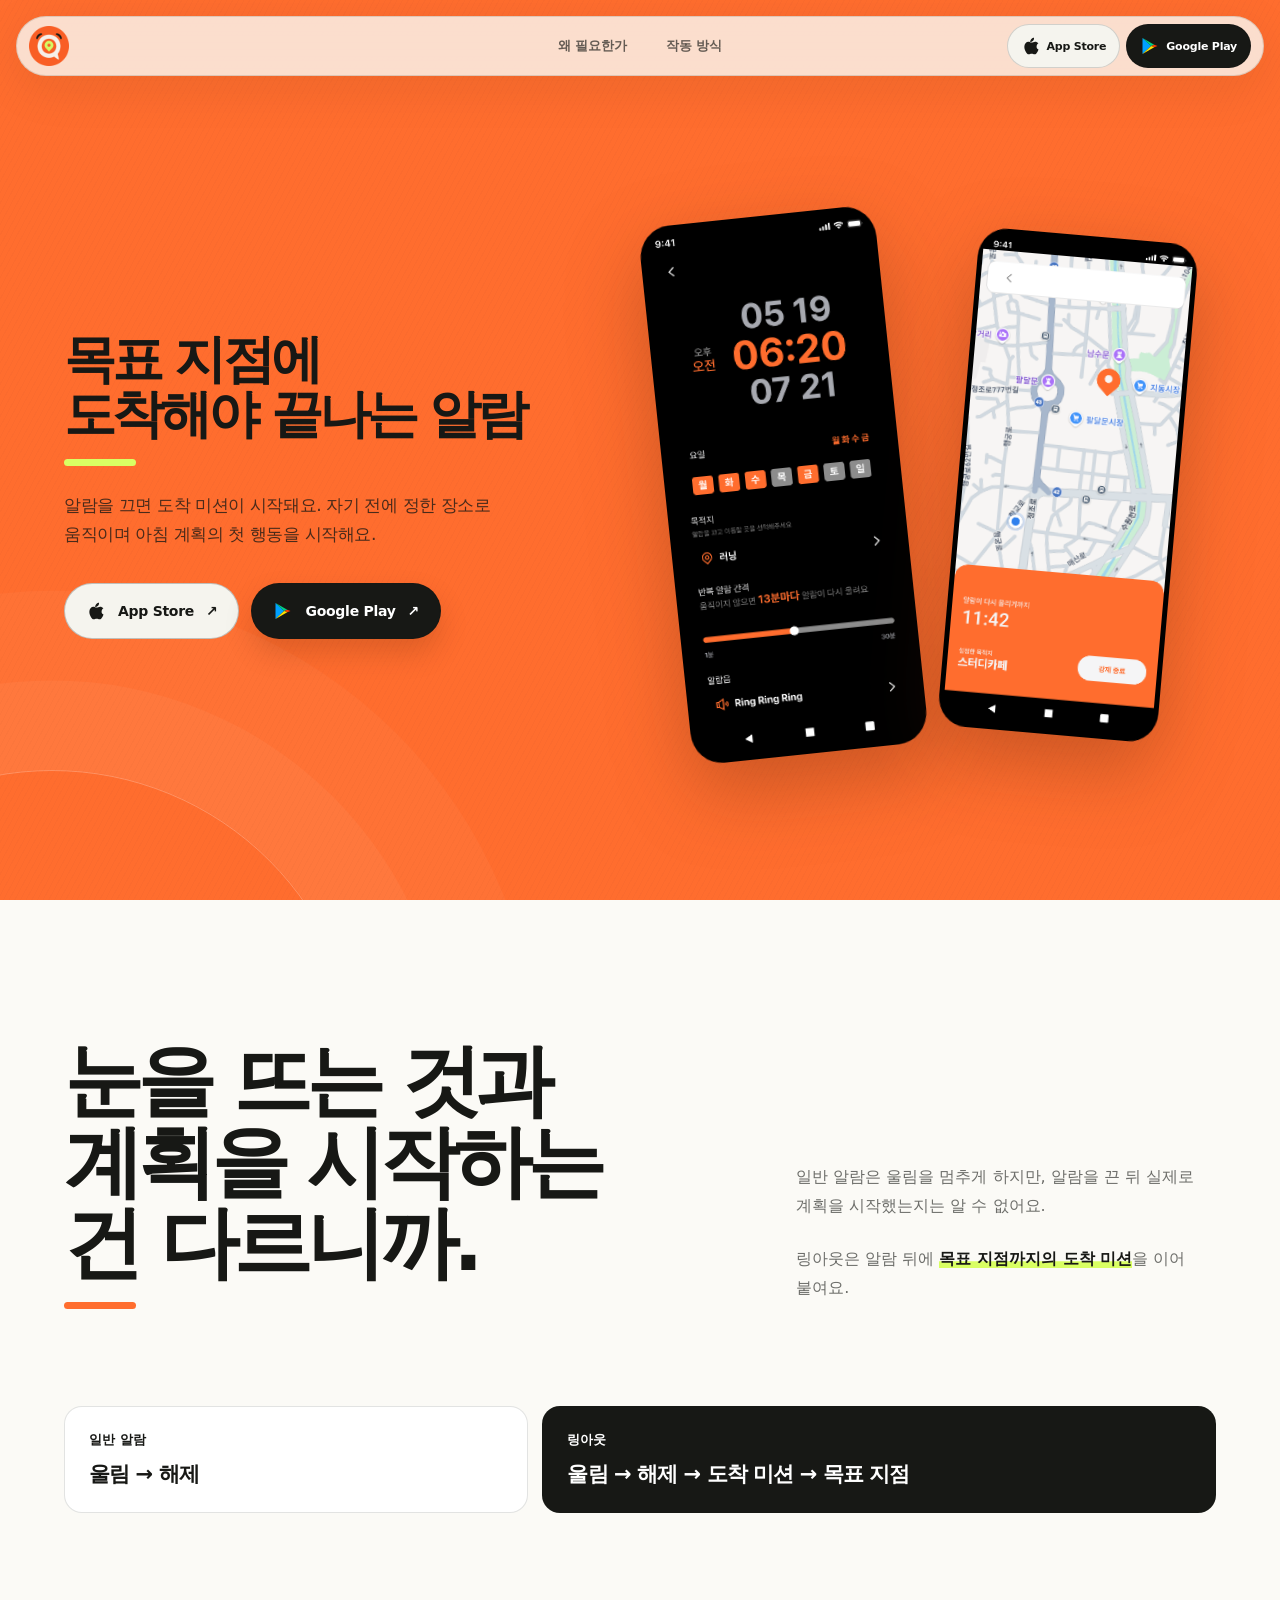
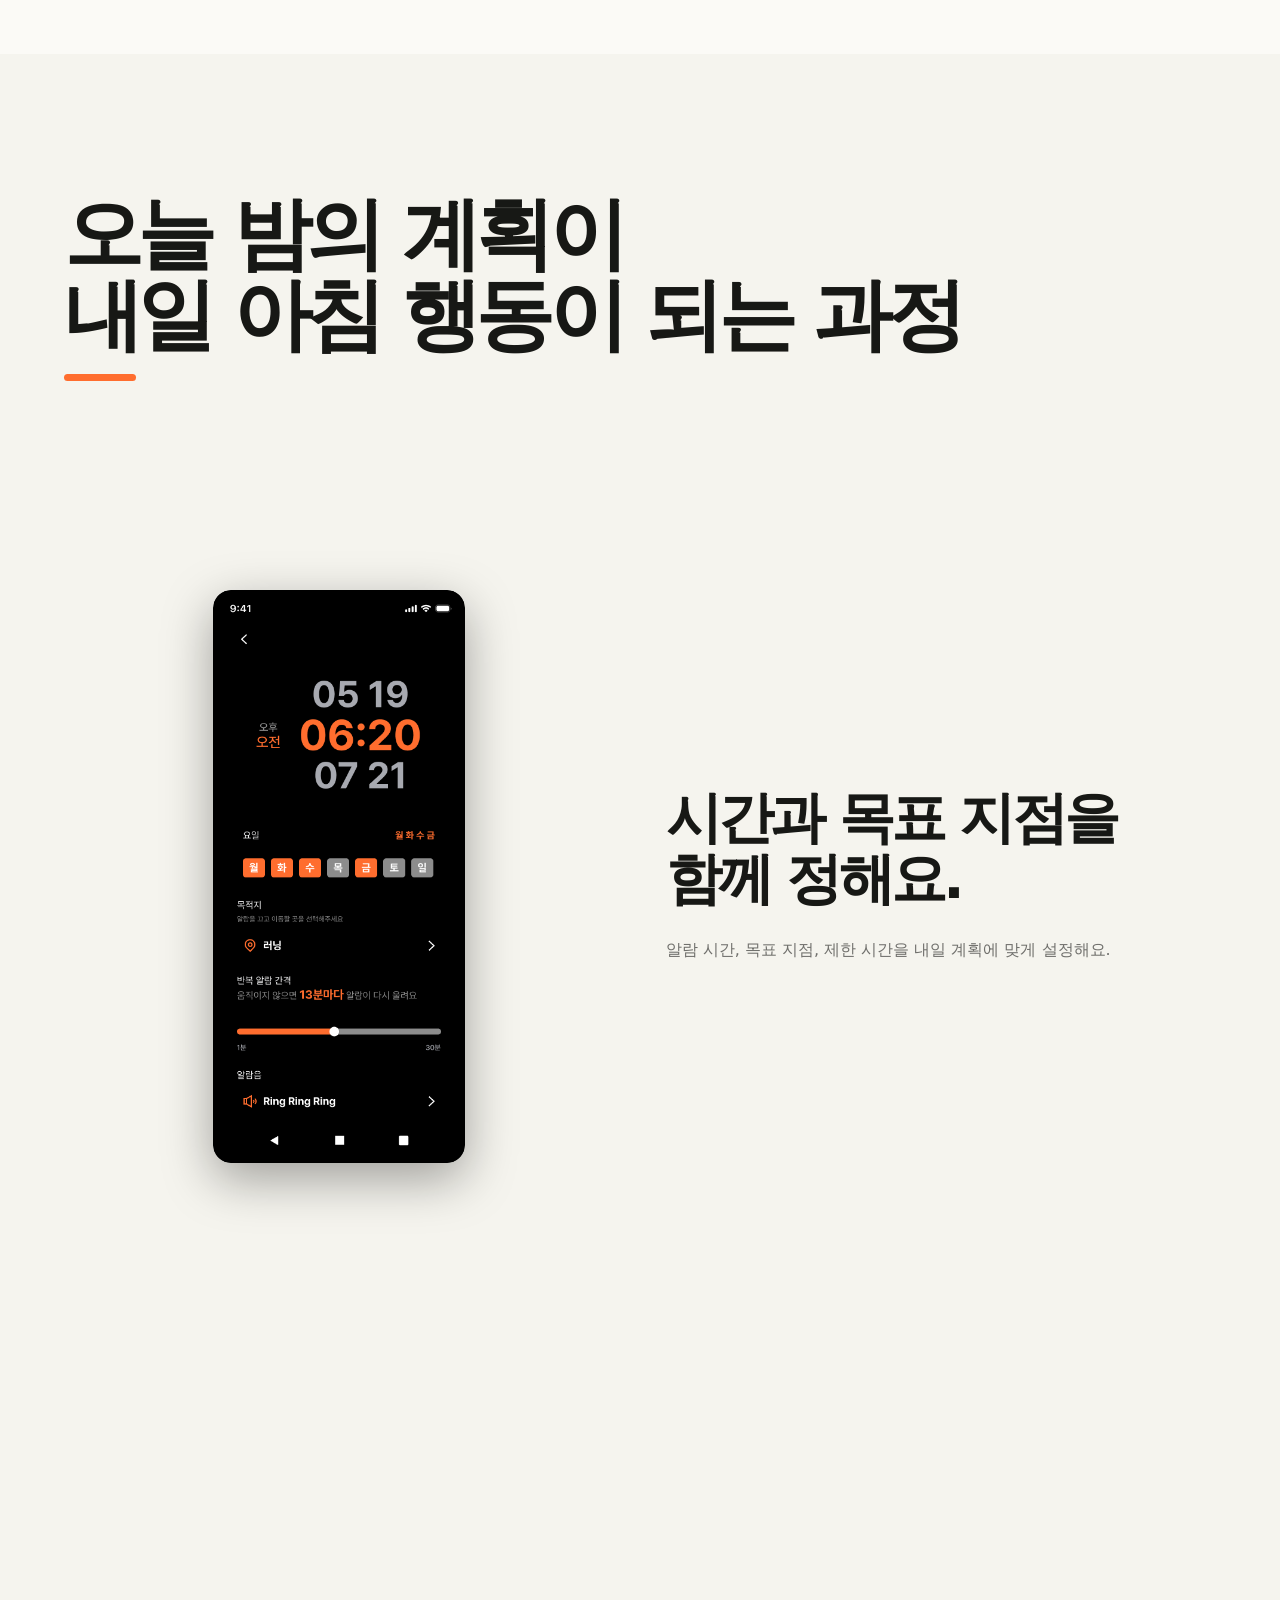
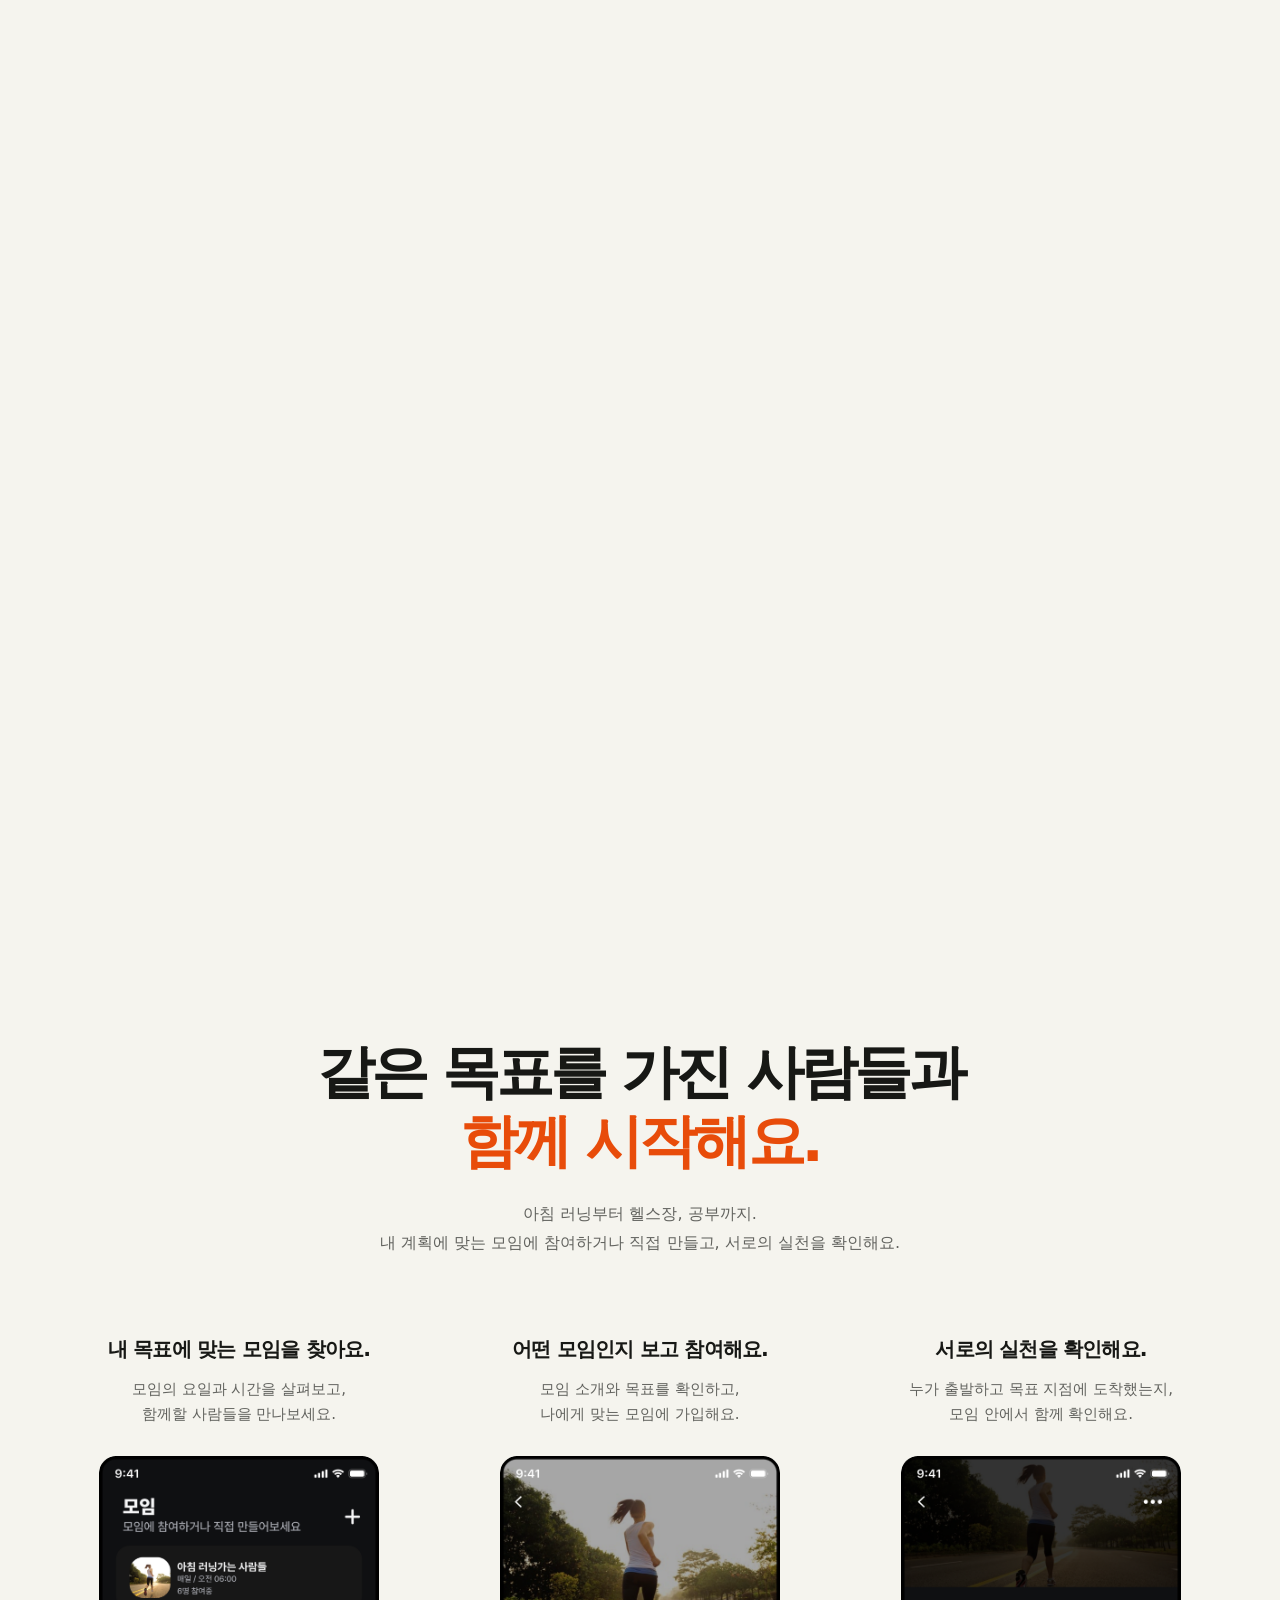
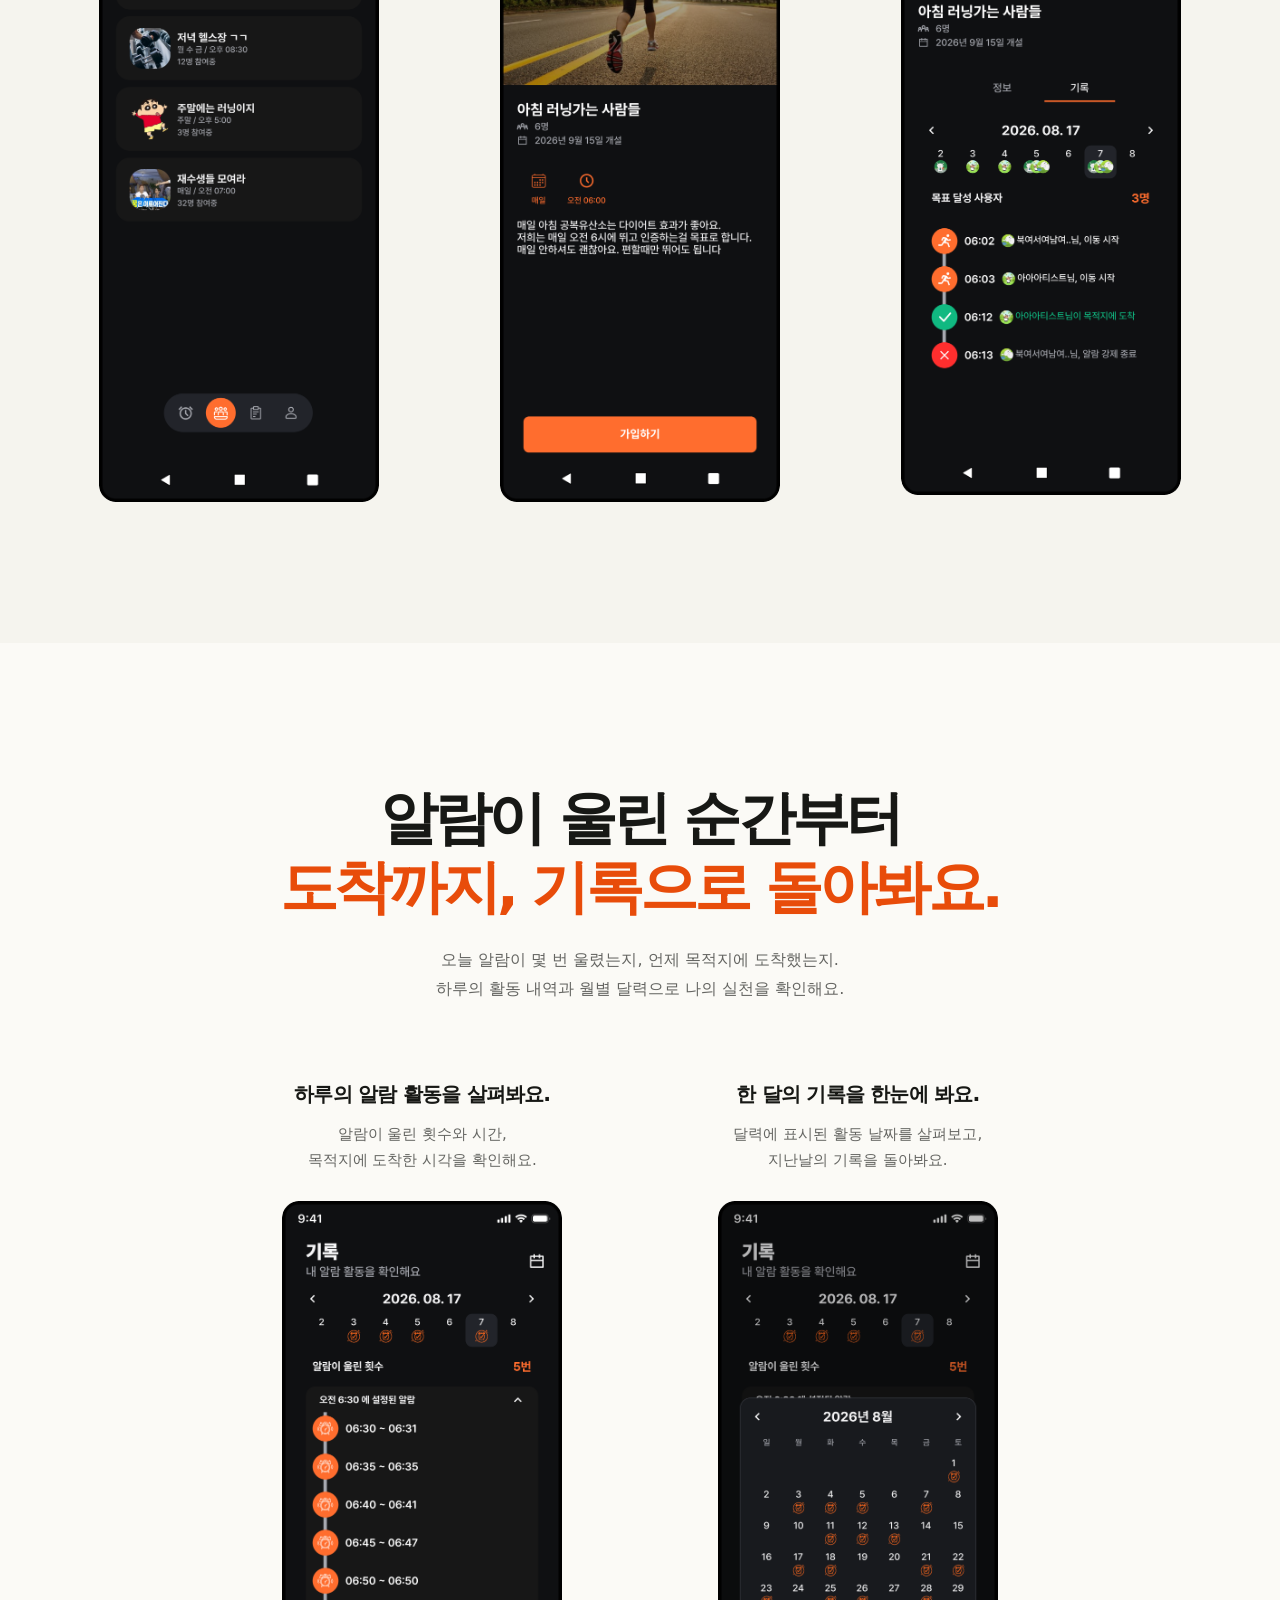
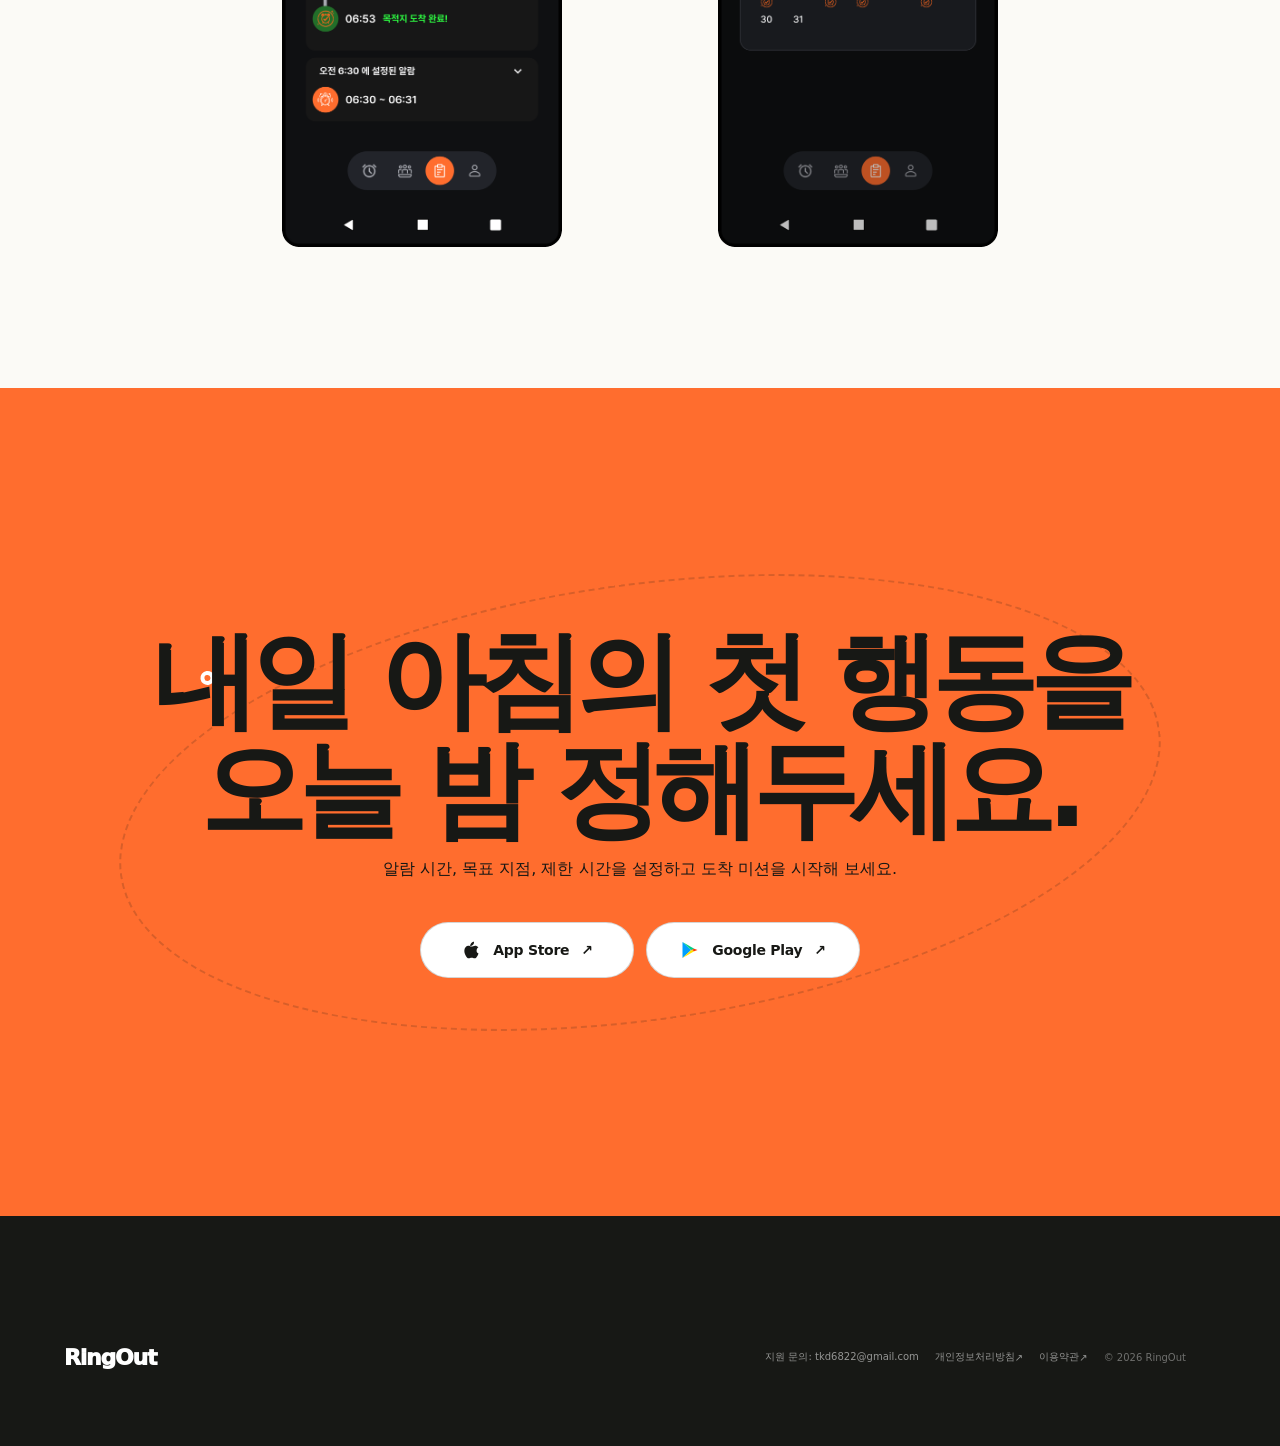
==== commit e9c29e47: "feat: introduce group and activity record sections" ====
--- a/index.html
+++ b/index.html
@@ -15,23 +15,23 @@
     />
     <meta property="og:type" content="website" />
     <meta property="og:site_name" content="RingOut" />
-    <meta property="og:image" content="/assets/ringout-share-thumbnail.png" />
+    <meta property="og:image" content="/assets/favicon.png" />
     <meta property="og:image:type" content="image/png" />
     <meta property="og:image:width" content="512" />
     <meta property="og:image:height" content="512" />
-    <meta property="og:image:alt" content="주황색 배경 위에 흰색 알람 종이 그려진 RingOut 아이콘" />
+    <meta property="og:image:alt" content="주황색 배경에 흰색 알람 모양과 연두색 위치 핀이 그려진 RingOut 아이콘" />
     <meta name="twitter:card" content="summary" />
     <meta name="twitter:title" content="목표 지점에 도착해야 끝나는 알람 | RingOut" />
     <meta
       name="twitter:description"
       content="알람을 끈 뒤 목표 지점까지의 도착 미션을 이어가는 RingOut iOS·Android 앱을 만나보세요."
     />
-    <meta name="twitter:image" content="/assets/ringout-share-thumbnail.png" />
-    <meta name="twitter:image:alt" content="주황색 배경 위에 흰색 알람 종이 그려진 RingOut 아이콘" />
+    <meta name="twitter:image" content="/assets/favicon.png" />
+    <meta name="twitter:image:alt" content="주황색 배경에 흰색 알람 모양과 연두색 위치 핀이 그려진 RingOut 아이콘" />
     <title>목표 지점에 도착해야 끝나는 알람 | RingOut</title>
-    <link rel="image_src" href="/assets/ringout-share-thumbnail.png" />
-    <link rel="icon" type="image/png" sizes="800x800" href="assets/logo-circle.png" />
-    <link rel="apple-touch-icon" href="assets/logo-circle.png" />
+    <link rel="image_src" href="/assets/favicon.png" />
+    <link rel="icon" type="image/png" sizes="512x512" href="assets/favicon.png" />
+    <link rel="apple-touch-icon" href="assets/favicon.png" />
     <link rel="preload" as="image" href="assets/ringout-mockup-alarm-setting.png" />
     <link rel="preload" as="image" href="assets/ringout-mockup-destination-in-progress.png" />
     <link rel="preload" as="image" href="assets/ringout-destination.png" />
@@ -140,12 +140,54 @@
         </div>
       </section>
 
+      <section class="groups section-pad" id="groups" aria-labelledby="groups-title">
+        <div class="container-inner">
+          <div class="groups-heading reveal">
+            <h2 id="groups-title">같은 목표를 가진 사람들과<br /><span>함께 시작해요.</span></h2>
+            <p class="groups-description">아침 러닝부터 헬스장, 공부까지.<br />내 계획에 맞는 모임에 참여하거나 직접 만들고, 서로의 실천을 확인해요.</p>
+          </div>
+          <div class="groups-grid">
+            <figure class="group-feature reveal">
+              <figcaption><h3>내 목표에 맞는 모임을 찾아요.</h3><p>모임의 요일과 시간을 살펴보고,<br />함께할 사람들을 만나보세요.</p></figcaption>
+              <img src="assets/ringout-group-list.png" alt="요일과 시간, 참여 인원을 확인할 수 있는 RingOut 모임 목록 화면" width="1236" height="2853" loading="lazy" decoding="async" />
+            </figure>
+            <figure class="group-feature reveal">
+              <figcaption><h3>어떤 모임인지 보고 참여해요.</h3><p>모임 소개와 목표를 확인하고,<br />나에게 맞는 모임에 가입해요.</p></figcaption>
+              <img src="assets/ringout-group-detail.png" alt="아침 러닝 모임의 소개와 일정, 가입하기 버튼이 있는 화면" width="1236" height="2853" loading="lazy" decoding="async" />
+            </figure>
+            <figure class="group-feature reveal">
+              <figcaption><h3>서로의 실천을 확인해요.</h3><p>누가 출발하고 목표 지점에 도착했는지,<br />모임 안에서 함께 확인해요.</p></figcaption>
+              <img src="assets/ringout-group-activity.png" alt="날짜별 목표 달성 인원과 멤버의 이동 시작, 도착 내역을 보여주는 모임 활동 화면" width="1236" height="2823" loading="lazy" decoding="async" />
+            </figure>
+          </div>
+        </div>
+      </section>
+
+      <section class="records section-pad" id="records" aria-labelledby="records-title">
+        <div class="container-inner">
+          <div class="groups-heading reveal">
+            <h2 id="records-title">알람이 울린 순간부터<br /><span>도착까지, 기록으로 돌아봐요.</span></h2>
+            <p class="groups-description">오늘 알람이 몇 번 울렸는지, 언제 목적지에 도착했는지.<br />하루의 활동 내역과 월별 달력으로 나의 실천을 확인해요.</p>
+          </div>
+          <div class="groups-grid records-grid">
+            <figure class="group-feature reveal">
+              <figcaption><h3>하루의 알람 활동을 살펴봐요.</h3><p>알람이 울린 횟수와 시간,<br />목적지에 도착한 시각을 확인해요.</p></figcaption>
+              <img src="assets/ringout-records-daily.png" alt="알람이 울린 횟수와 시간별 내역, 목적지 도착 시각을 보여주는 RingOut 기록 화면" width="1236" height="2853" loading="lazy" decoding="async" />
+            </figure>
+            <figure class="group-feature reveal">
+              <figcaption><h3>한 달의 기록을 한눈에 봐요.</h3><p>달력에 표시된 활동 날짜를 살펴보고,<br />지난날의 기록을 돌아봐요.</p></figcaption>
+              <img src="assets/ringout-records-calendar.png" alt="알람 활동이 있는 날짜가 표시된 RingOut 월별 기록 달력 화면" width="1236" height="2853" loading="lazy" decoding="async" />
+            </figure>
+          </div>
+        </div>
+      </section>
+
       <section class="final-cta" id="download" aria-labelledby="cta-title">
         <div class="cta-track" aria-hidden="true"><span></span></div>
         <div class="container-inner final-cta-inner">
           <h2 id="cta-title" class="reveal">내일 아침의 첫 행동을<br /><span>오늘 밤 정해두세요.</span></h2>
           <p class="reveal">알람 시간, 목표 지점, 제한 시간을 설정하고 도착 미션을 시작해 보세요.</p>
-          <div class="store-actions reveal" aria-label="앱 설치 경로"><a class="store-button button-light" href="https://apps.apple.com/kr/app/%EB%A7%81%EC%95%84%EC%9B%83-%EB%AA%A9%EC%A0%81%EC%A7%80%EC%97%90-%EB%8F%84%EC%B0%A9%ED%95%B4%EC%95%BC-%EA%BA%BC%EC%A7%80%EB%8A%94-%EC%95%8C%EB%9E%8C/id6801441994" target="_blank" rel="noopener noreferrer" aria-label="App Store에서 RingOut iOS 앱 받기(새 창)" data-store-click="app_store"><svg class="store-platform-icon" viewBox="0 0 24 24" fill="currentColor" aria-hidden="true" focusable="false"><path d="M15.6 2c.2 1.6-.5 3.1-1.5 4.1-.9.9-2.1 1.3-3.1 1.2-.1-1.4.5-2.8 1.4-3.8.9-.9 2.2-1.5 3.2-1.5ZM18.7 12.9c0-2 1.1-3.4 2.2-4.1-1-1.4-2.5-2-4-2-1.7 0-2.8 1-4.2 1-1.3 0-2.2-.9-3.7-.9-2.8 0-5 2.4-5 6 0 2.2.8 4.5 1.9 6.3 1 1.5 2 2.8 3.4 2.8 1.3 0 1.9-.8 3.5-.8s2 .8 3.5.8c1.5 0 2.5-1.5 3.4-2.9.7-1.1 1.1-2.1 1.3-2.8-1.4-.6-2.3-1.9-2.3-3.4Z" /></svg>App Store <span aria-hidden="true">↗</span></a><a class="store-button button-light" href="https://play.google.com/store/apps/details?id=com.joon.ringout" target="_blank" rel="noopener noreferrer" aria-label="Google Play에서 RingOut Android 앱 받기(새 창)" data-store-click="google_play"><svg class="store-platform-icon" viewBox="0 0 24 24" aria-hidden="true" focusable="false"><path fill="#00a0ff" d="M3 2.4v19.2l10.4-9.6L3 2.4Z" /><path fill="#00d084" d="M3 2.4 17.1 10.4 13.4 12 3 2.4Z" /><path fill="#ff3d00" d="m17.1 10.4 3.9 1.6-3.9 1.6-3.7-1.6 3.7-1.6Z" /><path fill="#ffe000" d="M3 21.6 17.1 13.6 13.4 12 3 21.6Z" /></svg>Google Play에서 받기 <span aria-hidden="true">↗</span></a></div>
+          <div class="store-actions reveal" aria-label="앱 설치 경로"><a class="store-button button-light" href="https://apps.apple.com/kr/app/%EB%A7%81%EC%95%84%EC%9B%83-%EB%AA%A9%EC%A0%81%EC%A7%80%EC%97%90-%EB%8F%84%EC%B0%A9%ED%95%B4%EC%95%BC-%EA%BA%BC%EC%A7%80%EB%8A%94-%EC%95%8C%EB%9E%8C/id6801441994" target="_blank" rel="noopener noreferrer" aria-label="App Store에서 RingOut iOS 앱 받기(새 창)" data-store-click="app_store"><svg class="store-platform-icon" viewBox="0 0 24 24" fill="currentColor" aria-hidden="true" focusable="false"><path d="M15.6 2c.2 1.6-.5 3.1-1.5 4.1-.9.9-2.1 1.3-3.1 1.2-.1-1.4.5-2.8 1.4-3.8.9-.9 2.2-1.5 3.2-1.5ZM18.7 12.9c0-2 1.1-3.4 2.2-4.1-1-1.4-2.5-2-4-2-1.7 0-2.8 1-4.2 1-1.3 0-2.2-.9-3.7-.9-2.8 0-5 2.4-5 6 0 2.2.8 4.5 1.9 6.3 1 1.5 2 2.8 3.4 2.8 1.3 0 1.9-.8 3.5-.8s2 .8 3.5.8c1.5 0 2.5-1.5 3.4-2.9.7-1.1 1.1-2.1 1.3-2.8-1.4-.6-2.3-1.9-2.3-3.4Z" /></svg>App Store <span aria-hidden="true">↗</span></a><a class="store-button button-light" href="https://play.google.com/store/apps/details?id=com.joon.ringout" target="_blank" rel="noopener noreferrer" aria-label="Google Play에서 RingOut Android 앱 받기(새 창)" data-store-click="google_play"><svg class="store-platform-icon" viewBox="0 0 24 24" aria-hidden="true" focusable="false"><path fill="#00a0ff" d="M3 2.4v19.2l10.4-9.6L3 2.4Z" /><path fill="#00d084" d="M3 2.4 17.1 10.4 13.4 12 3 2.4Z" /><path fill="#ff3d00" d="m17.1 10.4 3.9 1.6-3.9 1.6-3.7-1.6 3.7-1.6Z" /><path fill="#ffe000" d="M3 21.6 17.1 13.6 13.4 12 3 21.6Z" /></svg>Google Play <span aria-hidden="true">↗</span></a></div>
         </div>
       </section>
     </main>
@@ -153,7 +195,6 @@
     <footer>
       <div class="container-inner footer-meta">
         <a class="brand brand-footer" href="#top" aria-label="RingOut 처음으로"><span class="brand-wordmark">RingOut</span></a>
-        <p>아침 계획을 실제 움직임으로 이어주는 알람</p>
         <div class="footer-legal">
           <a href="mailto:tkd6822@gmail.com" aria-label="RingOut 지원 문의 이메일 보내기: tkd6822@gmail.com">지원 문의: tkd6822@gmail.com</a>
           <a href="https://sheer-mimosa-20f.notion.site/3b858b8d8e6c80d2be23f7e4c0ff23bd?source=copy_link" target="_blank" rel="noopener noreferrer" aria-label="개인정보처리방침 보기(새 창)">개인정보처리방침 <span aria-hidden="true">↗</span></a>
--- a/styles.css
+++ b/styles.css
@@ -3050,6 +3050,44 @@
 .safety-inner { display: grid; grid-template-columns: auto minmax(0, 1fr) auto; gap: clamp(28px, 5vw, 78px); align-items: center; }
 .safety-copy { max-width: 650px; }
 .hold-demo { margin: 0; }
+
+.groups { background: var(--cream); }
+.groups-heading { text-align: center; }
+.groups-heading .section-index { margin-bottom: 24px; color: var(--orange-dark); }
+.groups-heading h2 {
+  margin: 0;
+  font-size: clamp(34px, 4.5vw, 64px);
+  line-height: 1.2;
+  letter-spacing: -0.065em;
+}
+.groups-heading h2 span { color: var(--orange-dark); }
+.groups-description {
+  margin: 24px 0 0;
+  font-size: clamp(15px, 1.25vw, 19px);
+  line-height: 1.8;
+  color: rgb(23 24 21 / 66%);
+}
+.groups-grid {
+  display: grid;
+  grid-template-columns: repeat(3, minmax(0, 1fr));
+  gap: clamp(24px, 4vw, 60px);
+  margin-top: clamp(48px, 6vw, 80px);
+}
+.group-feature { min-width: 0; margin: 0; text-align: center; }
+.group-feature h3 { margin: 0; font-size: clamp(18px, 1.6vw, 23px); letter-spacing: -0.04em; }
+.group-feature p { margin: 14px 0 28px; font-size: 15px; line-height: 1.7; color: rgb(23 24 21 / 66%); }
+.group-feature img { width: min(100%, 280px); height: auto; margin-inline: auto; border-radius: 6% / 2.6%; }
+.records { background: var(--paper); }
+.records-grid {
+  grid-template-columns: repeat(2, minmax(0, 1fr));
+  max-width: 820px;
+  margin-inline: auto;
+}
+@media (max-width: 820px) {
+  .groups-grid { grid-template-columns: minmax(0, 1fr); gap: 60px; }
+  .group-feature img { width: min(75%, 280px); }
+  .group-feature h3 { font-size: 23px; }
+}
 
 .final-cta { padding: 0; color: var(--ink); }
 .final-cta-inner { min-height: 680px; display: flex; flex-direction: column; justify-content: center; position: relative; z-index: 1; }
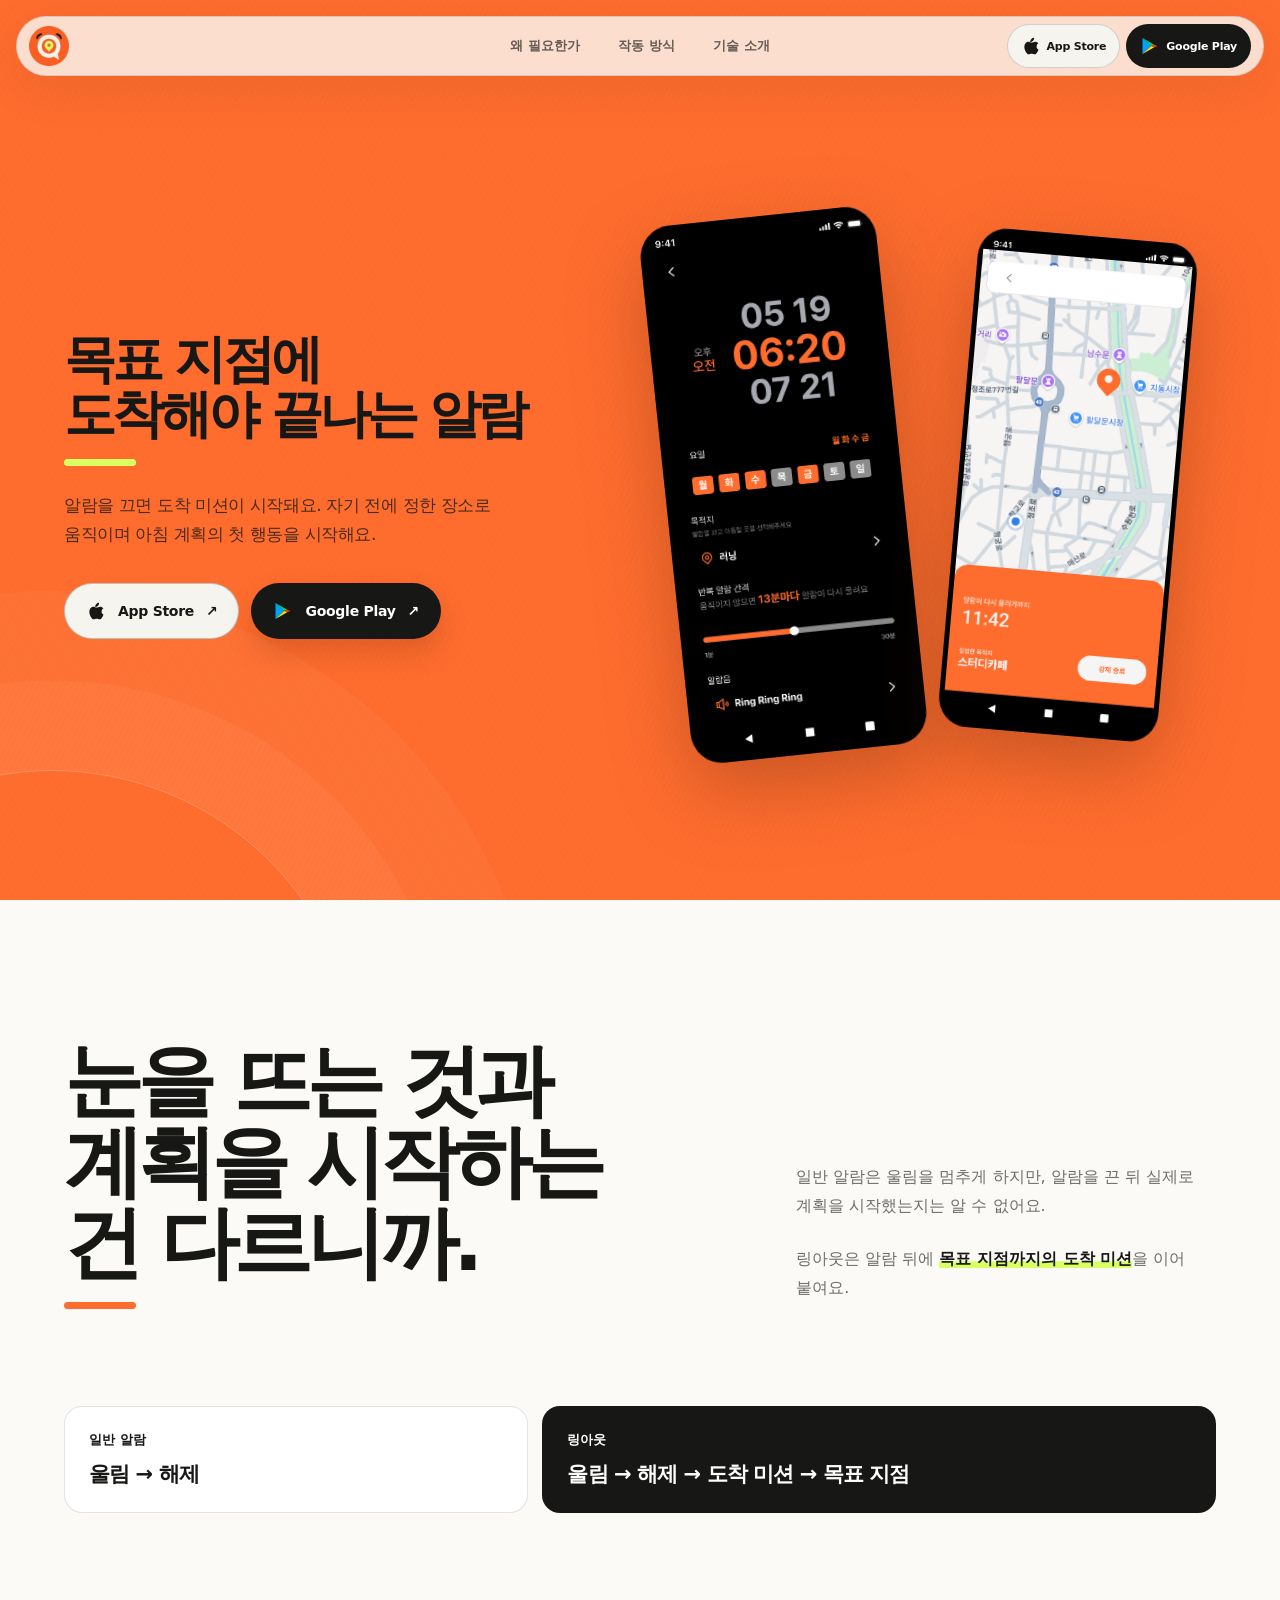
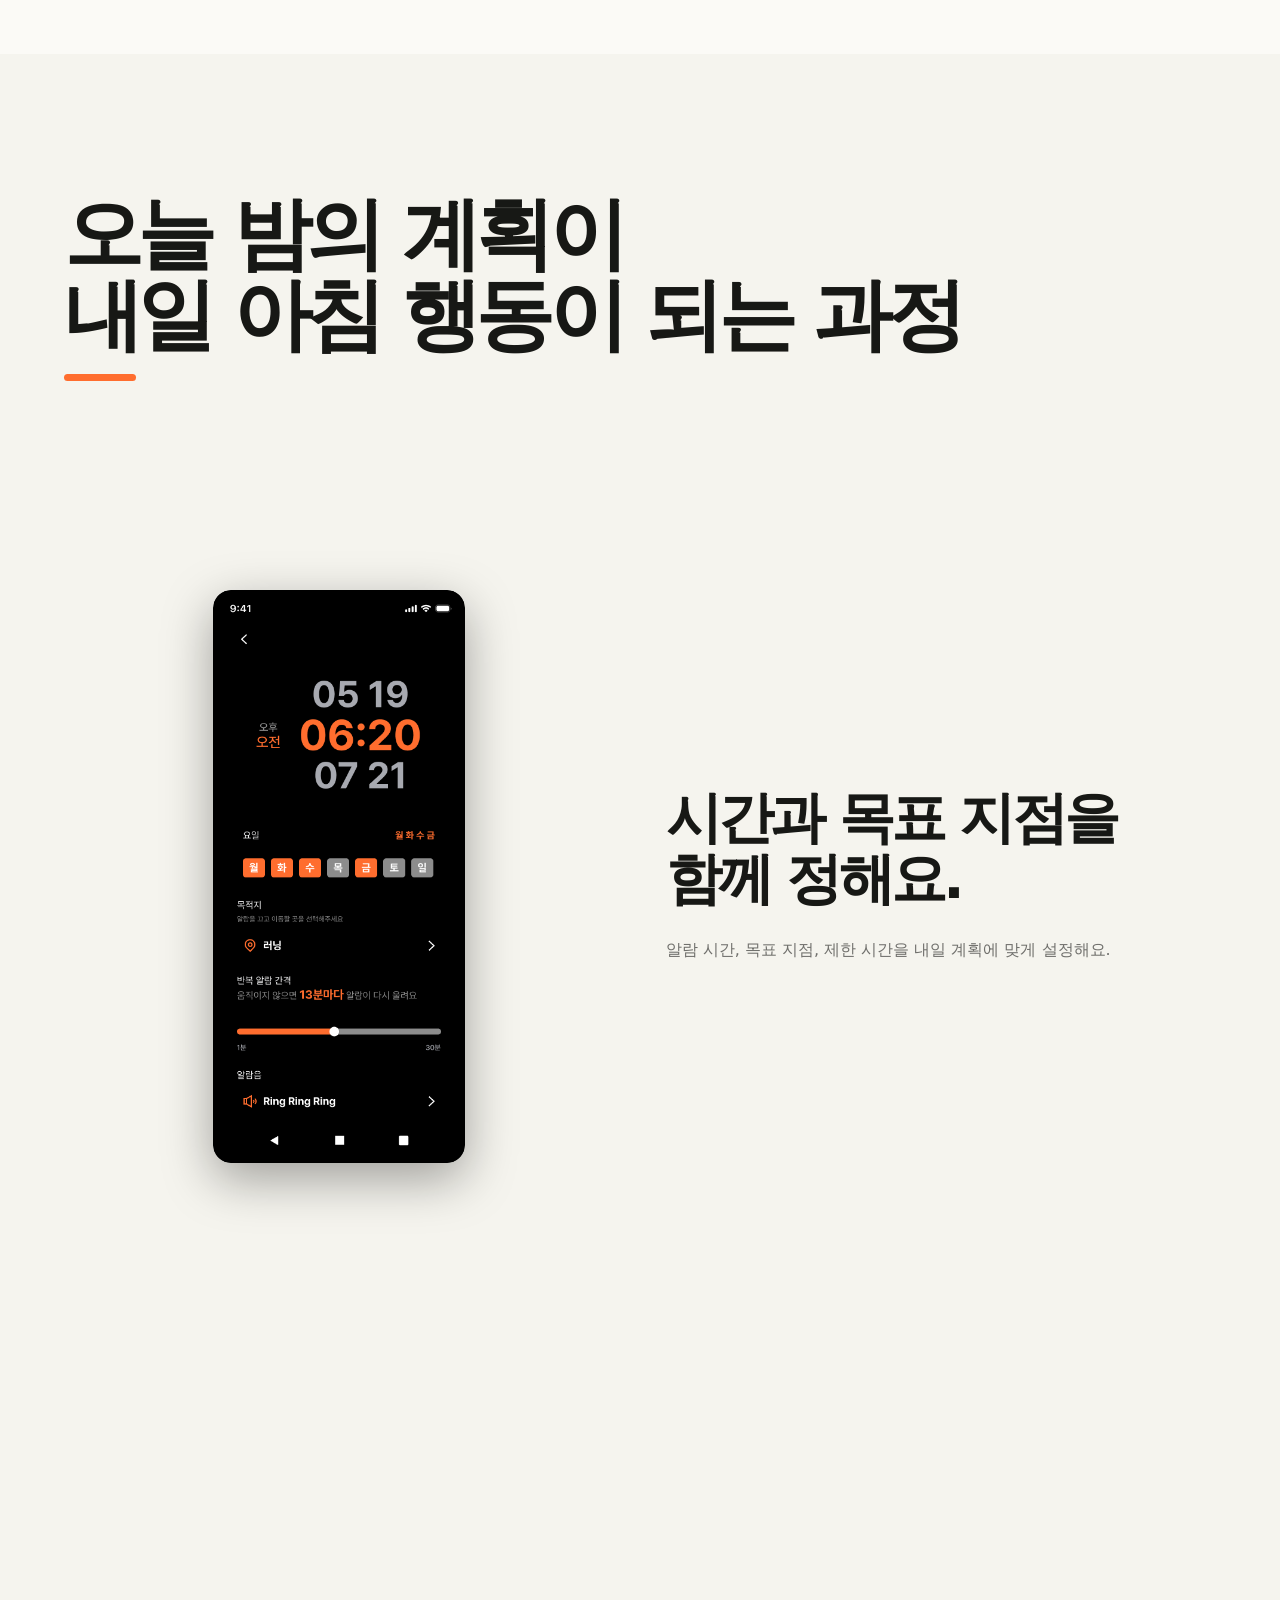
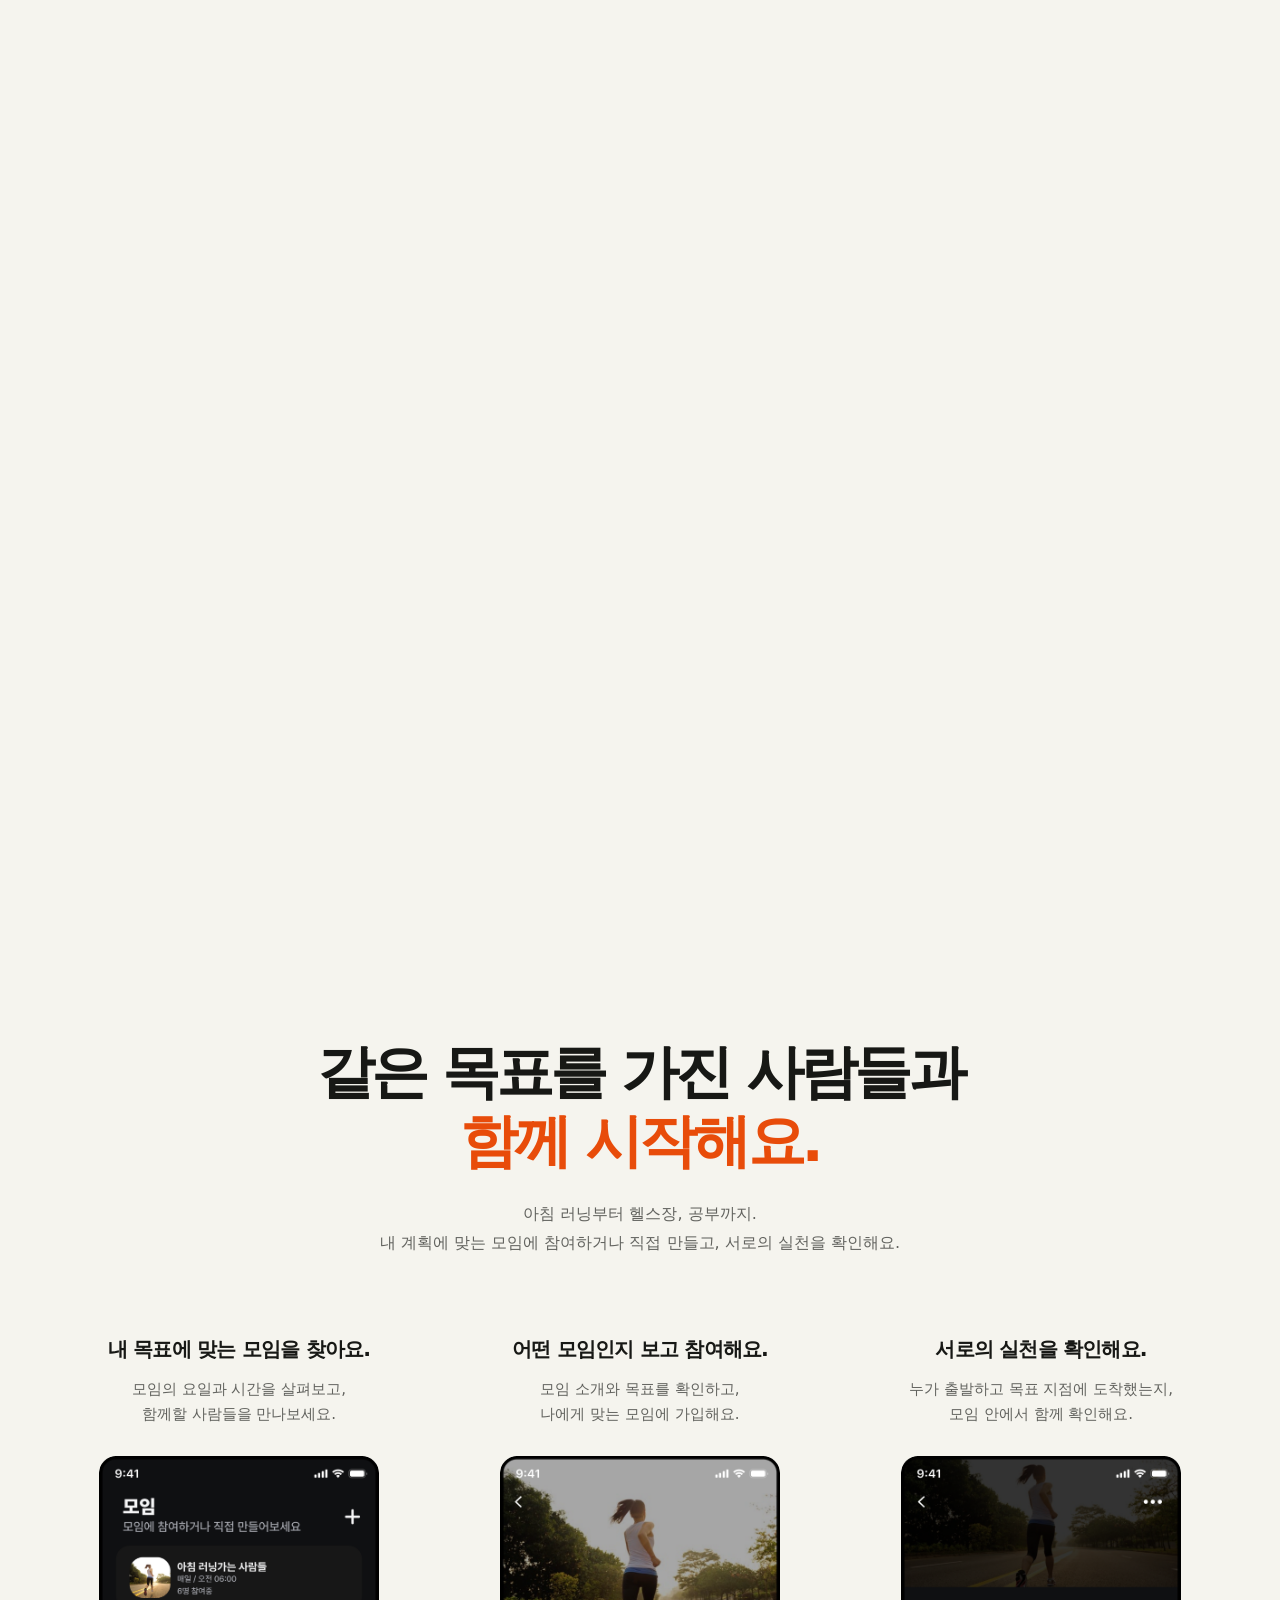
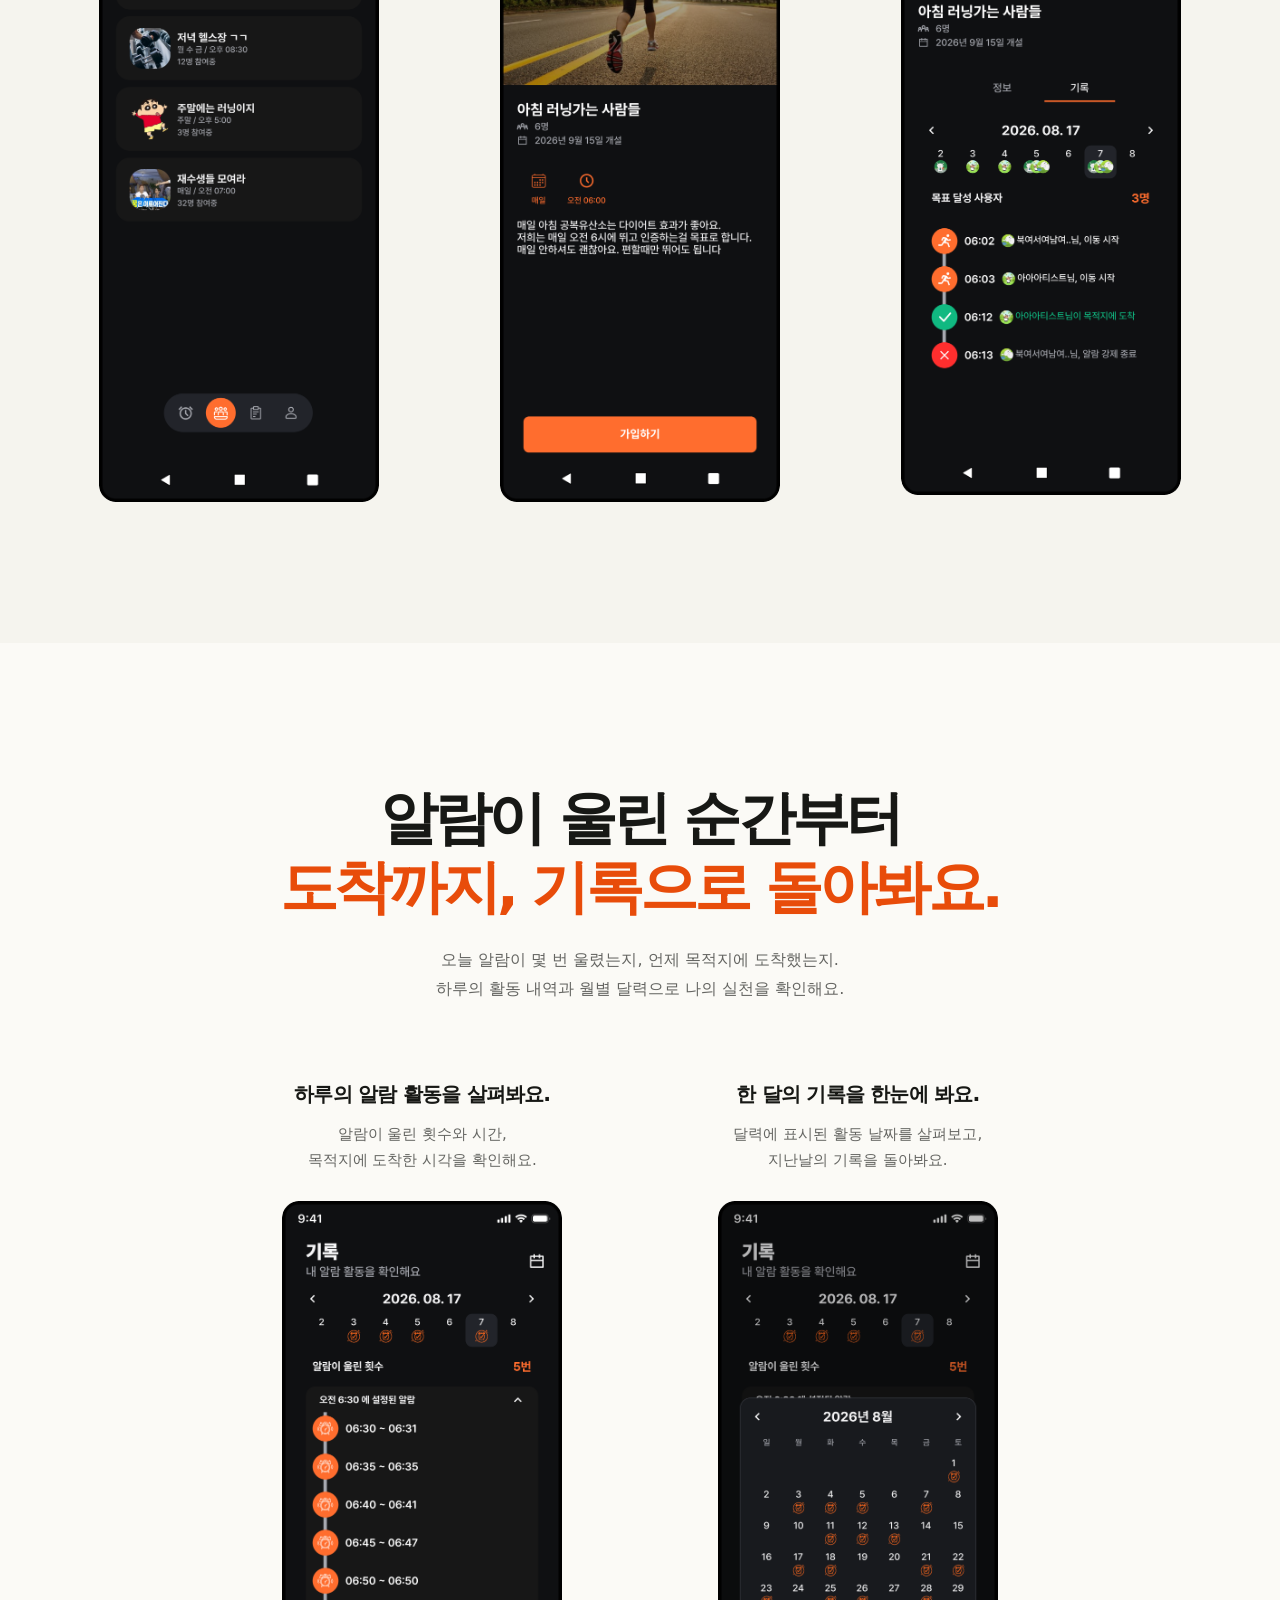
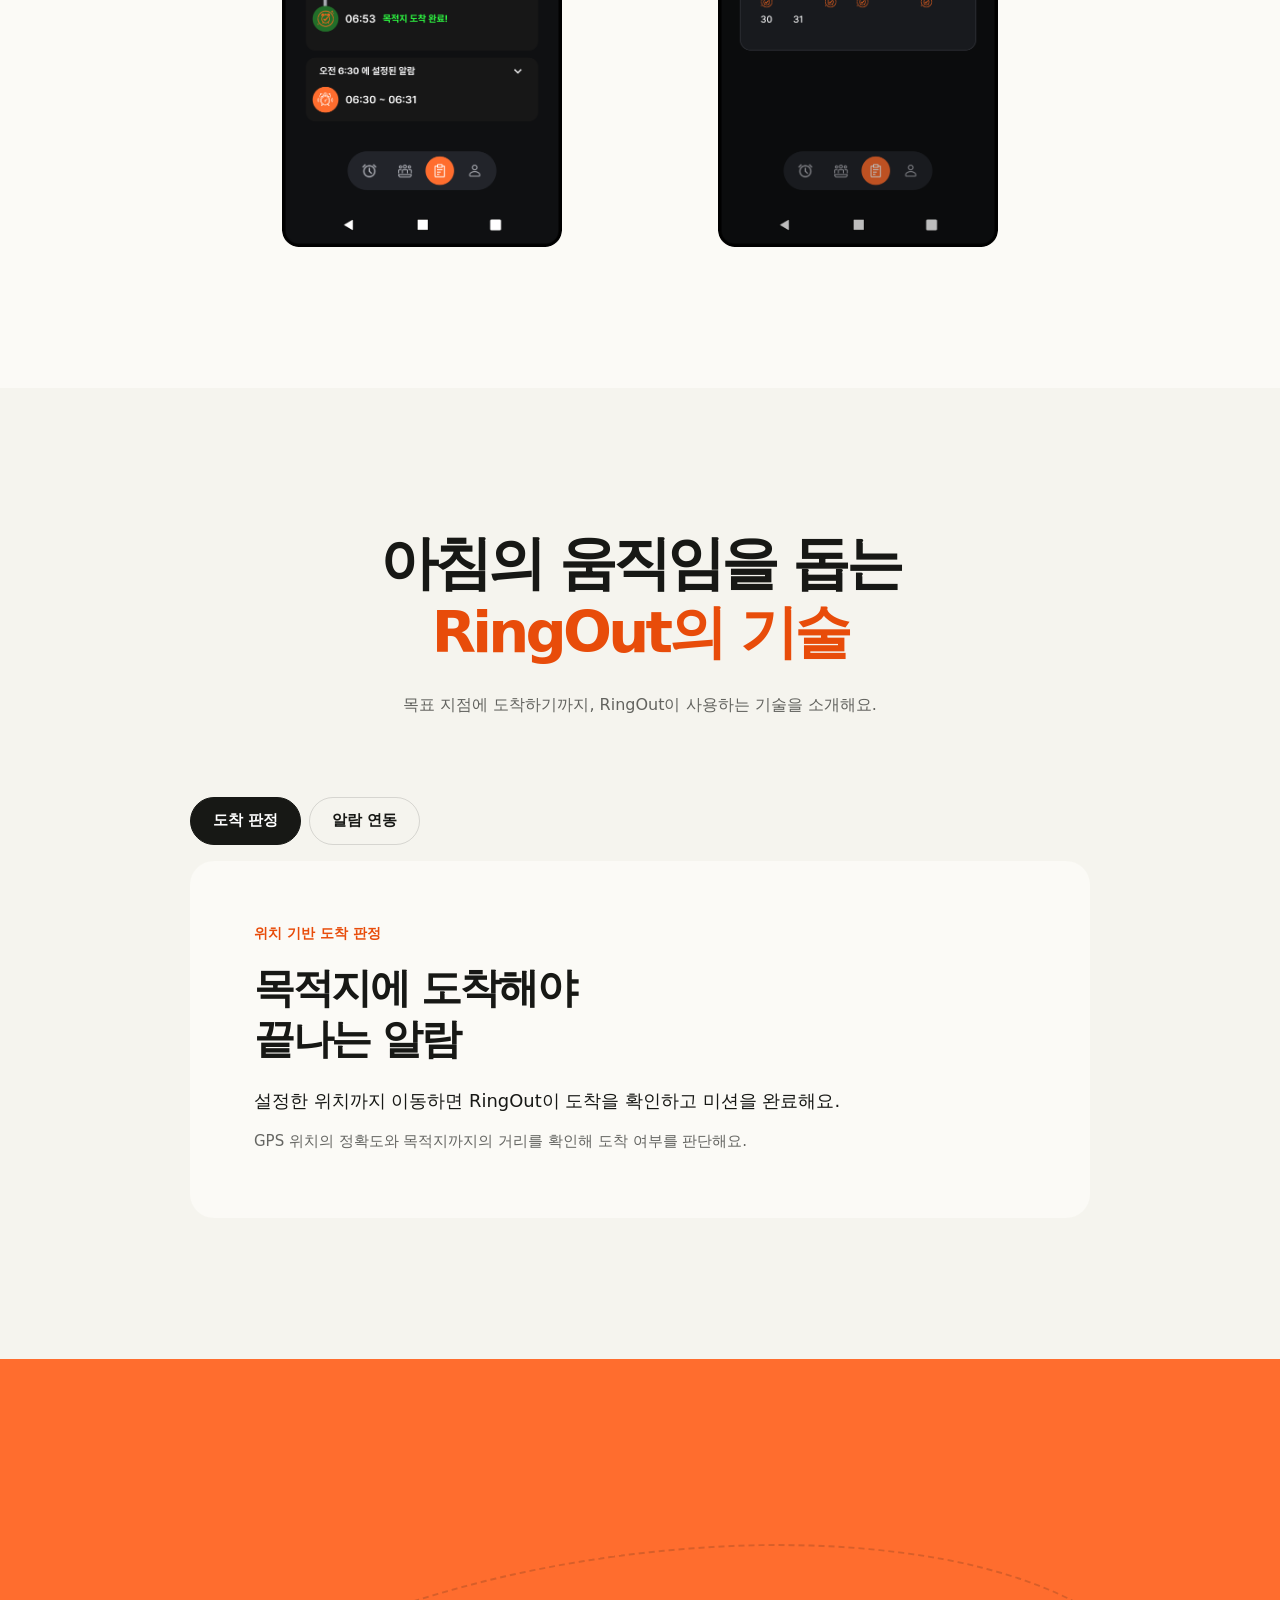
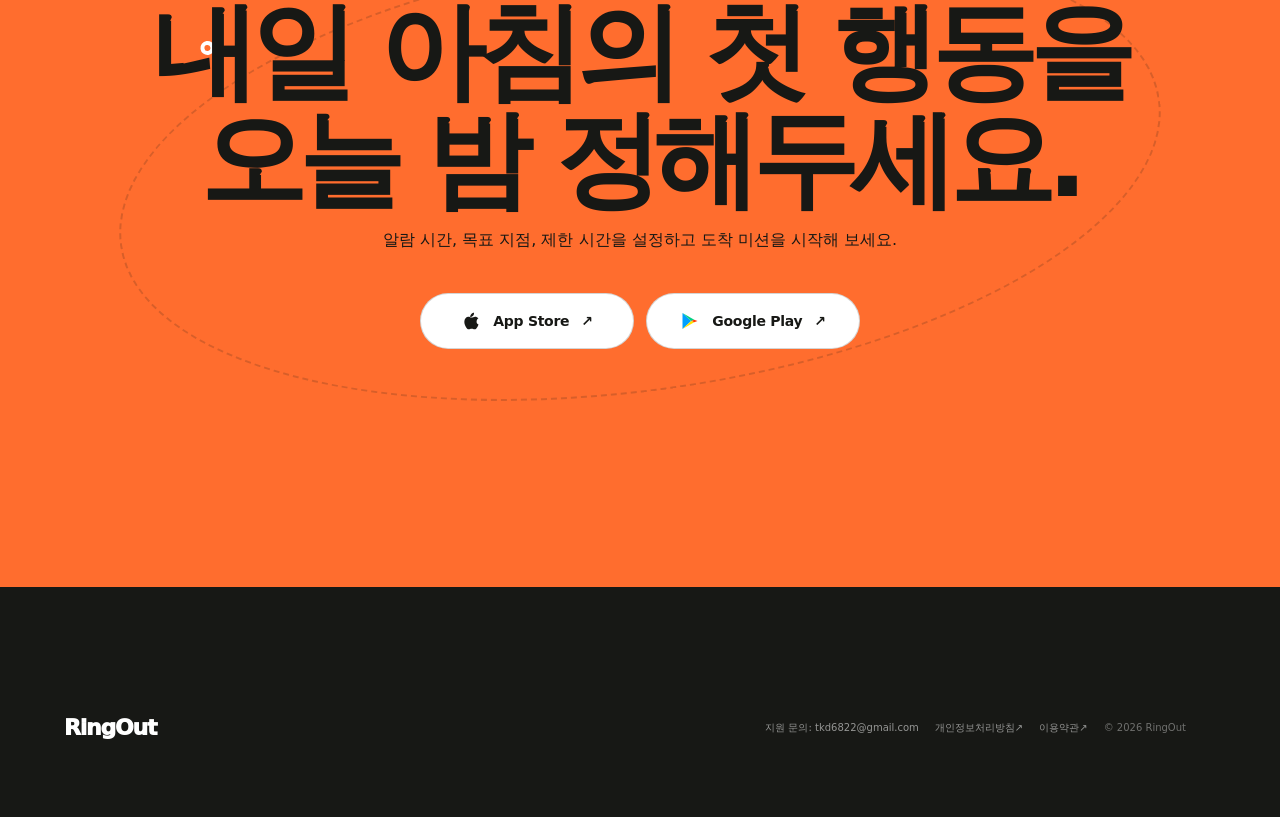
==== commit b760f877: "Add technology overview section" ====
--- a/index.html
+++ b/index.html
@@ -35,7 +35,7 @@
     <link rel="preload" as="image" href="assets/ringout-mockup-alarm-setting.png" />
     <link rel="preload" as="image" href="assets/ringout-mockup-destination-in-progress.png" />
     <link rel="preload" as="image" href="assets/ringout-destination.png" />
-    <link rel="stylesheet" href="styles.css?v=20260922" />
+    <link rel="stylesheet" href="styles.css?v=20261029" />
     <script async src="https://www.googletagmanager.com/gtag/js?id=G-2EV0CKKLM3"></script>
     <script>
       window.dataLayer = window.dataLayer || [];
@@ -43,7 +43,7 @@
       gtag("js", new Date());
       gtag("config", "G-2EV0CKKLM3");
     </script>
-    <script src="script.js?v=20260922" defer></script>
+    <script src="script.js?v=20261029" defer></script>
   </head>
   <body>
     <a class="skip-link" href="#main">본문으로 바로가기</a>
@@ -57,10 +57,12 @@
         <nav class="nav-links" aria-label="페이지 메뉴">
           <a href="#why">왜 필요한가</a>
           <a href="#how">작동 방식</a>
+          <a href="#technology">기술 소개</a>
         </nav>
-        <div class="header-store-actions" aria-label="앱 설치 경로">
-          <a class="header-store-button header-store-button-app" href="https://apps.apple.com/kr/app/%EB%A7%81%EC%95%84%EC%9B%83-%EB%AA%A9%EC%A0%81%EC%A7%80%EC%97%90-%EB%8F%84%EC%B0%A9%ED%95%B4%EC%95%BC-%EA%BA%BC%EC%A7%80%EB%8A%94-%EC%95%8C%EB%9E%8C/id6801441994" target="_blank" rel="noopener noreferrer" aria-label="App Store에서 RingOut iOS 앱 받기(새 창)" data-store-click="app_store"><svg class="store-platform-icon" viewBox="0 0 24 24" fill="currentColor" aria-hidden="true" focusable="false"><path d="M15.6 2c.2 1.6-.5 3.1-1.5 4.1-.9.9-2.1 1.3-3.1 1.2-.1-1.4.5-2.8 1.4-3.8.9-.9 2.2-1.5 3.2-1.5ZM18.7 12.9c0-2 1.1-3.4 2.2-4.1-1-1.4-2.5-2-4-2-1.7 0-2.8 1-4.2 1-1.3 0-2.2-.9-3.7-.9-2.8 0-5 2.4-5 6 0 2.2.8 4.5 1.9 6.3 1 1.5 2 2.8 3.4 2.8 1.3 0 1.9-.8 3.5-.8s2 .8 3.5.8c1.5 0 2.5-1.5 3.4-2.9.7-1.1 1.1-2.1 1.3-2.8-1.4-.6-2.3-1.9-2.3-3.4Z" /></svg>App Store</a>
-          <a class="header-store-button header-store-button-google" href="https://play.google.com/store/apps/details?id=com.joon.ringout" target="_blank" rel="noopener noreferrer" aria-label="Google Play에서 RingOut Android 앱 받기(새 창)" data-store-click="google_play"><svg class="store-platform-icon" viewBox="0 0 24 24" aria-hidden="true" focusable="false"><path fill="#00a0ff" d="M3 2.4v19.2l10.4-9.6L3 2.4Z" /><path fill="#00d084" d="M3 2.4 17.1 10.4 13.4 12 3 2.4Z" /><path fill="#ff3d00" d="m17.1 10.4 3.9 1.6-3.9 1.6-3.7-1.6 3.7-1.6Z" /><path fill="#ffe000" d="M3 21.6 17.1 13.6 13.4 12 3 21.6Z" /></svg>Google Play</a>
+        <div class="header-store-actions" aria-label="기술 소개 및 앱 설치">
+          <a class="header-tech-link" href="#technology">기술 소개</a>
+          <a class="header-store-button header-store-button-app" href="https://apps.apple.com/app/apple-store/id6801441994?pt=129294547&amp;ct=landing_page&amp;mt=8" target="_blank" rel="noopener noreferrer" aria-label="App Store에서 RingOut iOS 앱 받기(새 창)" data-store-click="app_store"><svg class="store-platform-icon" viewBox="0 0 24 24" fill="currentColor" aria-hidden="true" focusable="false"><path d="M15.6 2c.2 1.6-.5 3.1-1.5 4.1-.9.9-2.1 1.3-3.1 1.2-.1-1.4.5-2.8 1.4-3.8.9-.9 2.2-1.5 3.2-1.5ZM18.7 12.9c0-2 1.1-3.4 2.2-4.1-1-1.4-2.5-2-4-2-1.7 0-2.8 1-4.2 1-1.3 0-2.2-.9-3.7-.9-2.8 0-5 2.4-5 6 0 2.2.8 4.5 1.9 6.3 1 1.5 2 2.8 3.4 2.8 1.3 0 1.9-.8 3.5-.8s2 .8 3.5.8c1.5 0 2.5-1.5 3.4-2.9.7-1.1 1.1-2.1 1.3-2.8-1.4-.6-2.3-1.9-2.3-3.4Z" /></svg>App Store</a>
+          <a class="header-store-button header-store-button-google" href="https://play.google.com/store/apps/details?id=com.joon.ringout&amp;referrer=utm_source%3Dlanding_page%26utm_medium%3Dwebsite%26utm_campaign%3Dringout_launch" target="_blank" rel="noopener noreferrer" aria-label="Google Play에서 RingOut Android 앱 받기(새 창)" data-store-click="google_play"><svg class="store-platform-icon" viewBox="0 0 24 24" aria-hidden="true" focusable="false"><path fill="#00a0ff" d="M3 2.4v19.2l10.4-9.6L3 2.4Z" /><path fill="#00d084" d="M3 2.4 17.1 10.4 13.4 12 3 2.4Z" /><path fill="#ff3d00" d="m17.1 10.4 3.9 1.6-3.9 1.6-3.7-1.6 3.7-1.6Z" /><path fill="#ffe000" d="M3 21.6 17.1 13.6 13.4 12 3 21.6Z" /></svg>Google Play</a>
         </div>
       </div>
     </header>
@@ -73,8 +75,8 @@
             <h1 id="hero-title" class="reveal">목표 지점에<br /><span>도착해야 끝나는 알람</span></h1>
             <p class="hero-description reveal">알람을 끄면 도착 미션이 시작돼요. 자기 전에 정한 장소로 움직이며 아침 계획의 첫 행동을 시작해요.</p>
             <div class="store-actions reveal" aria-label="앱 설치 경로">
-              <a class="store-button store-button-secondary" href="https://apps.apple.com/kr/app/%EB%A7%81%EC%95%84%EC%9B%83-%EB%AA%A9%EC%A0%81%EC%A7%80%EC%97%90-%EB%8F%84%EC%B0%A9%ED%95%B4%EC%95%BC-%EA%BA%BC%EC%A7%80%EB%8A%94-%EC%95%8C%EB%9E%8C/id6801441994" target="_blank" rel="noopener noreferrer" aria-label="App Store에서 RingOut iOS 앱 받기(새 창)" data-store-click="app_store"><svg class="store-platform-icon" viewBox="0 0 24 24" fill="currentColor" aria-hidden="true" focusable="false"><path d="M15.6 2c.2 1.6-.5 3.1-1.5 4.1-.9.9-2.1 1.3-3.1 1.2-.1-1.4.5-2.8 1.4-3.8.9-.9 2.2-1.5 3.2-1.5ZM18.7 12.9c0-2 1.1-3.4 2.2-4.1-1-1.4-2.5-2-4-2-1.7 0-2.8 1-4.2 1-1.3 0-2.2-.9-3.7-.9-2.8 0-5 2.4-5 6 0 2.2.8 4.5 1.9 6.3 1 1.5 2 2.8 3.4 2.8 1.3 0 1.9-.8 3.5-.8s2 .8 3.5.8c1.5 0 2.5-1.5 3.4-2.9.7-1.1 1.1-2.1 1.3-2.8-1.4-.6-2.3-1.9-2.3-3.4Z" /></svg>App Store <span aria-hidden="true">↗</span></a>
-              <a class="store-button button-dark" href="https://play.google.com/store/apps/details?id=com.joon.ringout" target="_blank" rel="noopener noreferrer" aria-label="Google Play에서 RingOut Android 앱 받기(새 창)" data-store-click="google_play"><svg class="store-platform-icon" viewBox="0 0 24 24" aria-hidden="true" focusable="false"><path fill="#00a0ff" d="M3 2.4v19.2l10.4-9.6L3 2.4Z" /><path fill="#00d084" d="M3 2.4 17.1 10.4 13.4 12 3 2.4Z" /><path fill="#ff3d00" d="m17.1 10.4 3.9 1.6-3.9 1.6-3.7-1.6 3.7-1.6Z" /><path fill="#ffe000" d="M3 21.6 17.1 13.6 13.4 12 3 21.6Z" /></svg>Google Play <span aria-hidden="true">↗</span></a>
+              <a class="store-button store-button-secondary" href="https://apps.apple.com/app/apple-store/id6801441994?pt=129294547&amp;ct=landing_page&amp;mt=8" target="_blank" rel="noopener noreferrer" aria-label="App Store에서 RingOut iOS 앱 받기(새 창)" data-store-click="app_store"><svg class="store-platform-icon" viewBox="0 0 24 24" fill="currentColor" aria-hidden="true" focusable="false"><path d="M15.6 2c.2 1.6-.5 3.1-1.5 4.1-.9.9-2.1 1.3-3.1 1.2-.1-1.4.5-2.8 1.4-3.8.9-.9 2.2-1.5 3.2-1.5ZM18.7 12.9c0-2 1.1-3.4 2.2-4.1-1-1.4-2.5-2-4-2-1.7 0-2.8 1-4.2 1-1.3 0-2.2-.9-3.7-.9-2.8 0-5 2.4-5 6 0 2.2.8 4.5 1.9 6.3 1 1.5 2 2.8 3.4 2.8 1.3 0 1.9-.8 3.5-.8s2 .8 3.5.8c1.5 0 2.5-1.5 3.4-2.9.7-1.1 1.1-2.1 1.3-2.8-1.4-.6-2.3-1.9-2.3-3.4Z" /></svg>App Store <span aria-hidden="true">↗</span></a>
+              <a class="store-button button-dark" href="https://play.google.com/store/apps/details?id=com.joon.ringout&amp;referrer=utm_source%3Dlanding_page%26utm_medium%3Dwebsite%26utm_campaign%3Dringout_launch" target="_blank" rel="noopener noreferrer" aria-label="Google Play에서 RingOut Android 앱 받기(새 창)" data-store-click="google_play"><svg class="store-platform-icon" viewBox="0 0 24 24" aria-hidden="true" focusable="false"><path fill="#00a0ff" d="M3 2.4v19.2l10.4-9.6L3 2.4Z" /><path fill="#00d084" d="M3 2.4 17.1 10.4 13.4 12 3 2.4Z" /><path fill="#ff3d00" d="m17.1 10.4 3.9 1.6-3.9 1.6-3.7-1.6 3.7-1.6Z" /><path fill="#ffe000" d="M3 21.6 17.1 13.6 13.4 12 3 21.6Z" /></svg>Google Play <span aria-hidden="true">↗</span></a>
             </div>
           </div>
           <div class="hero-visual">
@@ -182,12 +184,41 @@
         </div>
       </section>
 
+      <section class="technology section-pad" id="technology" aria-labelledby="technology-title">
+        <div class="container-inner technology-inner">
+          <div class="groups-heading reveal">
+            <h2 id="technology-title">아침의 움직임을 돕는<br /><span>RingOut의 기술</span></h2>
+            <p class="groups-description">목표 지점에 도착하기까지, RingOut이 사용하는 기술을 소개해요.</p>
+          </div>
+          <div class="technology-tabs" data-technology-tabs>
+            <div class="technology-tab-list" aria-label="기술 소개 항목" hidden>
+              <button type="button" id="technology-tab-location" aria-controls="technology-panel-location">도착 판정</button>
+              <button type="button" id="technology-tab-alarm" aria-controls="technology-panel-alarm">알람 연동</button>
+            </div>
+            <div class="technology-panels">
+              <article class="technology-panel" id="technology-panel-location" aria-labelledby="technology-heading-location">
+                <p class="technology-label">위치 기반 도착 판정</p>
+                <h3 id="technology-heading-location">목적지에 도착해야<br />끝나는 알람</h3>
+                <p>설정한 위치까지 이동하면 RingOut이 도착을 확인하고 미션을 완료해요.</p>
+                <p class="technology-detail">GPS 위치의 정확도와 목적지까지의 거리를 확인해 도착 여부를 판단해요.</p>
+              </article>
+              <article class="technology-panel" id="technology-panel-alarm" aria-labelledby="technology-heading-alarm">
+                <p class="technology-label">운영체제 알람 연동</p>
+                <h3 id="technology-heading-alarm">휴대폰의 알람 기능과 함께</h3>
+                <p>설정한 시간에 미션을 시작할 수 있도록 각 운영체제의 알람 기능을 활용해요.</p>
+                <p class="technology-detail">알람 동작은 기기 설정과 권한의 영향을 받을 수 있어요.</p>
+              </article>
+            </div>
+          </div>
+        </div>
+      </section>
+
       <section class="final-cta" id="download" aria-labelledby="cta-title">
         <div class="cta-track" aria-hidden="true"><span></span></div>
         <div class="container-inner final-cta-inner">
           <h2 id="cta-title" class="reveal">내일 아침의 첫 행동을<br /><span>오늘 밤 정해두세요.</span></h2>
           <p class="reveal">알람 시간, 목표 지점, 제한 시간을 설정하고 도착 미션을 시작해 보세요.</p>
-          <div class="store-actions reveal" aria-label="앱 설치 경로"><a class="store-button button-light" href="https://apps.apple.com/kr/app/%EB%A7%81%EC%95%84%EC%9B%83-%EB%AA%A9%EC%A0%81%EC%A7%80%EC%97%90-%EB%8F%84%EC%B0%A9%ED%95%B4%EC%95%BC-%EA%BA%BC%EC%A7%80%EB%8A%94-%EC%95%8C%EB%9E%8C/id6801441994" target="_blank" rel="noopener noreferrer" aria-label="App Store에서 RingOut iOS 앱 받기(새 창)" data-store-click="app_store"><svg class="store-platform-icon" viewBox="0 0 24 24" fill="currentColor" aria-hidden="true" focusable="false"><path d="M15.6 2c.2 1.6-.5 3.1-1.5 4.1-.9.9-2.1 1.3-3.1 1.2-.1-1.4.5-2.8 1.4-3.8.9-.9 2.2-1.5 3.2-1.5ZM18.7 12.9c0-2 1.1-3.4 2.2-4.1-1-1.4-2.5-2-4-2-1.7 0-2.8 1-4.2 1-1.3 0-2.2-.9-3.7-.9-2.8 0-5 2.4-5 6 0 2.2.8 4.5 1.9 6.3 1 1.5 2 2.8 3.4 2.8 1.3 0 1.9-.8 3.5-.8s2 .8 3.5.8c1.5 0 2.5-1.5 3.4-2.9.7-1.1 1.1-2.1 1.3-2.8-1.4-.6-2.3-1.9-2.3-3.4Z" /></svg>App Store <span aria-hidden="true">↗</span></a><a class="store-button button-light" href="https://play.google.com/store/apps/details?id=com.joon.ringout" target="_blank" rel="noopener noreferrer" aria-label="Google Play에서 RingOut Android 앱 받기(새 창)" data-store-click="google_play"><svg class="store-platform-icon" viewBox="0 0 24 24" aria-hidden="true" focusable="false"><path fill="#00a0ff" d="M3 2.4v19.2l10.4-9.6L3 2.4Z" /><path fill="#00d084" d="M3 2.4 17.1 10.4 13.4 12 3 2.4Z" /><path fill="#ff3d00" d="m17.1 10.4 3.9 1.6-3.9 1.6-3.7-1.6 3.7-1.6Z" /><path fill="#ffe000" d="M3 21.6 17.1 13.6 13.4 12 3 21.6Z" /></svg>Google Play <span aria-hidden="true">↗</span></a></div>
+          <div class="store-actions reveal" aria-label="앱 설치 경로"><a class="store-button button-light" href="https://apps.apple.com/app/apple-store/id6801441994?pt=129294547&amp;ct=landing_page&amp;mt=8" target="_blank" rel="noopener noreferrer" aria-label="App Store에서 RingOut iOS 앱 받기(새 창)" data-store-click="app_store"><svg class="store-platform-icon" viewBox="0 0 24 24" fill="currentColor" aria-hidden="true" focusable="false"><path d="M15.6 2c.2 1.6-.5 3.1-1.5 4.1-.9.9-2.1 1.3-3.1 1.2-.1-1.4.5-2.8 1.4-3.8.9-.9 2.2-1.5 3.2-1.5ZM18.7 12.9c0-2 1.1-3.4 2.2-4.1-1-1.4-2.5-2-4-2-1.7 0-2.8 1-4.2 1-1.3 0-2.2-.9-3.7-.9-2.8 0-5 2.4-5 6 0 2.2.8 4.5 1.9 6.3 1 1.5 2 2.8 3.4 2.8 1.3 0 1.9-.8 3.5-.8s2 .8 3.5.8c1.5 0 2.5-1.5 3.4-2.9.7-1.1 1.1-2.1 1.3-2.8-1.4-.6-2.3-1.9-2.3-3.4Z" /></svg>App Store <span aria-hidden="true">↗</span></a><a class="store-button button-light" href="https://play.google.com/store/apps/details?id=com.joon.ringout&amp;referrer=utm_source%3Dlanding_page%26utm_medium%3Dwebsite%26utm_campaign%3Dringout_launch" target="_blank" rel="noopener noreferrer" aria-label="Google Play에서 RingOut Android 앱 받기(새 창)" data-store-click="google_play"><svg class="store-platform-icon" viewBox="0 0 24 24" aria-hidden="true" focusable="false"><path fill="#00a0ff" d="M3 2.4v19.2l10.4-9.6L3 2.4Z" /><path fill="#00d084" d="M3 2.4 17.1 10.4 13.4 12 3 2.4Z" /><path fill="#ff3d00" d="m17.1 10.4 3.9 1.6-3.9 1.6-3.7-1.6 3.7-1.6Z" /><path fill="#ffe000" d="M3 21.6 17.1 13.6 13.4 12 3 21.6Z" /></svg>Google Play <span aria-hidden="true">↗</span></a></div>
         </div>
       </section>
     </main>
--- a/styles.css
+++ b/styles.css
@@ -197,6 +197,8 @@
   align-items: center;
   gap: 6px;
 }
+
+.header-tech-link { display: none; }
 
 .header-store-button {
   min-width: 0;
@@ -3509,3 +3511,43 @@
   }
 
 }
+
+/* Technology overview */
+.technology { background: var(--cream); }
+.technology-tabs { max-width: 900px; margin: clamp(48px, 6vw, 80px) auto 0; }
+.technology-tab-list { display: flex; gap: 8px; margin-bottom: 16px; }
+.technology-tab-list[hidden], .technology-panel[hidden] { display: none; }
+.technology-tab-list button {
+  min-height: 48px;
+  padding: 0 22px;
+  border: 1px solid rgb(23 24 21 / 14%);
+  border-radius: 999px;
+  color: var(--ink);
+  background: transparent;
+  font: inherit;
+  font-size: 15px;
+  font-weight: 700;
+  cursor: pointer;
+}
+.technology-tab-list button[aria-selected="true"] { color: #fff; border-color: var(--ink); background: var(--ink); }
+.technology-panel {
+  min-height: 300px;
+  padding: clamp(32px, 5vw, 64px);
+  border-radius: 24px;
+  background: var(--paper);
+}
+.technology-panels { display: grid; gap: 16px; }
+.technology-label { margin: 0 0 20px; color: var(--orange-dark); font-size: 14px; font-weight: 800; }
+.technology-panel h3 { margin: 0; font-size: clamp(28px, 3.2vw, 42px); line-height: 1.25; letter-spacing: -0.055em; }
+.technology-panel h3 + p { margin: 20px 0 0; font-size: clamp(16px, 1.4vw, 19px); line-height: 1.75; }
+.technology-detail { margin: 12px 0 0; color: rgb(23 24 21 / 66%); font-size: 15px; line-height: 1.7; }
+
+@media (max-width: 1100px) {
+  .header-tech-link { display: inline-flex; align-items: center; justify-content: center; min-height: 44px; padding: 0 12px; font-size: 13px; font-weight: 700; white-space: nowrap; }
+}
+@media (max-width: 820px) {
+  .header-store-actions { width: min(100%, 520px); grid-template-columns: minmax(70px, .7fr) repeat(2, minmax(0, 1fr)); }
+  .header-tech-link { padding-inline: 4px; font-size: 12px; }
+  .technology-tab-list button { flex: 1; padding-inline: 8px; font-size: 14px; }
+  .technology-panel { min-height: 290px; }
+}
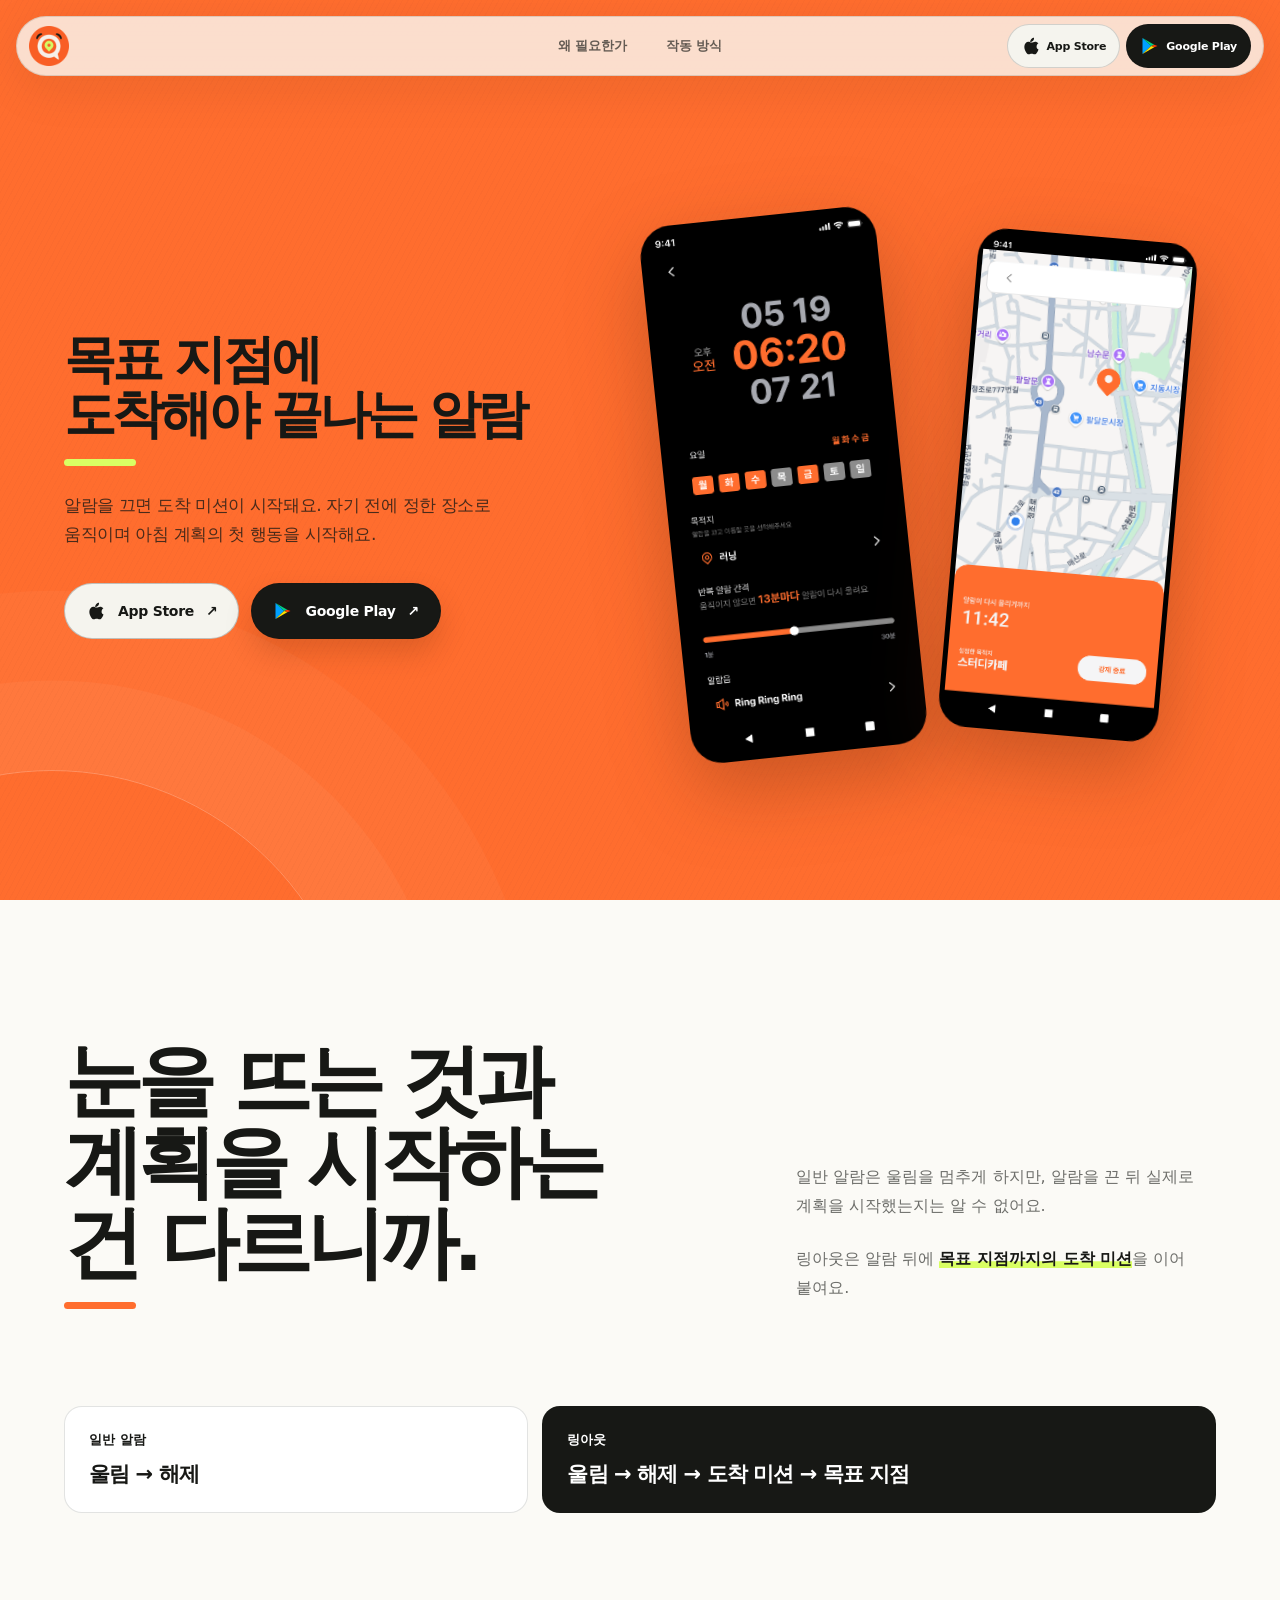
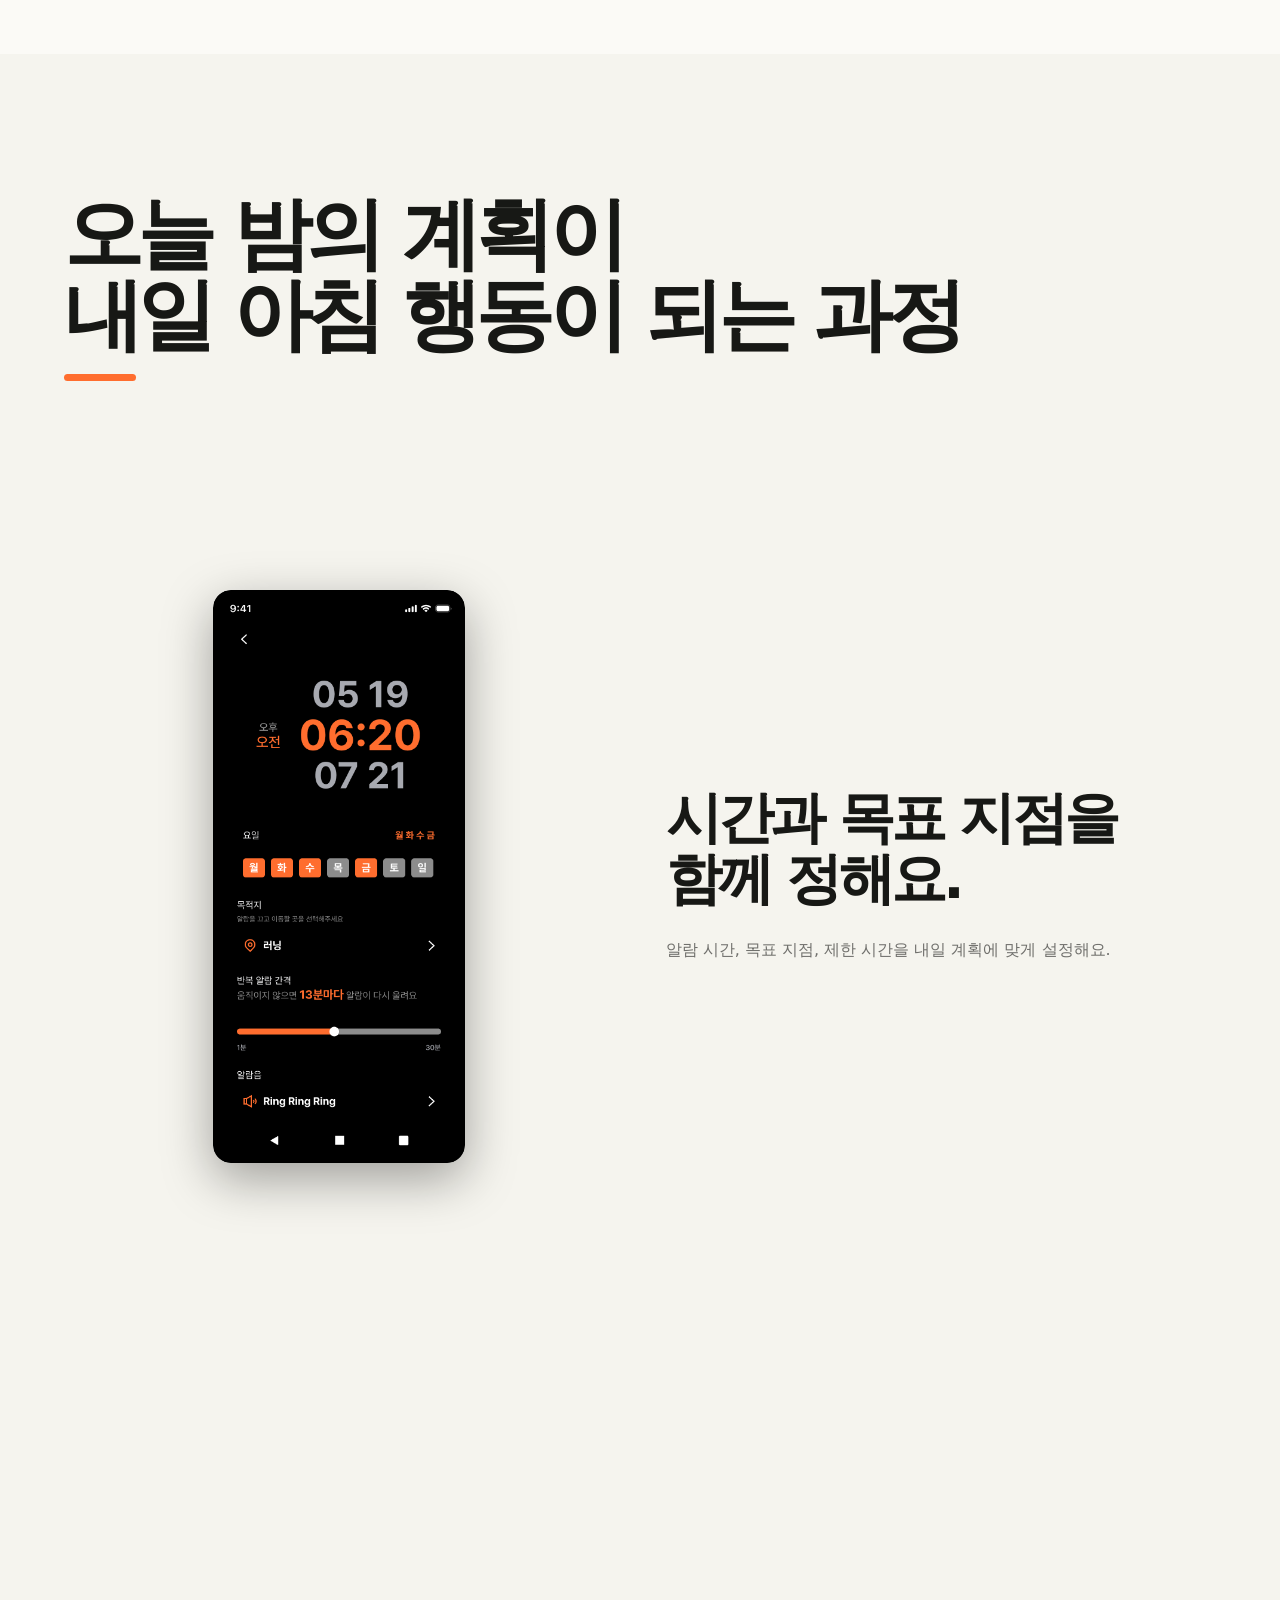
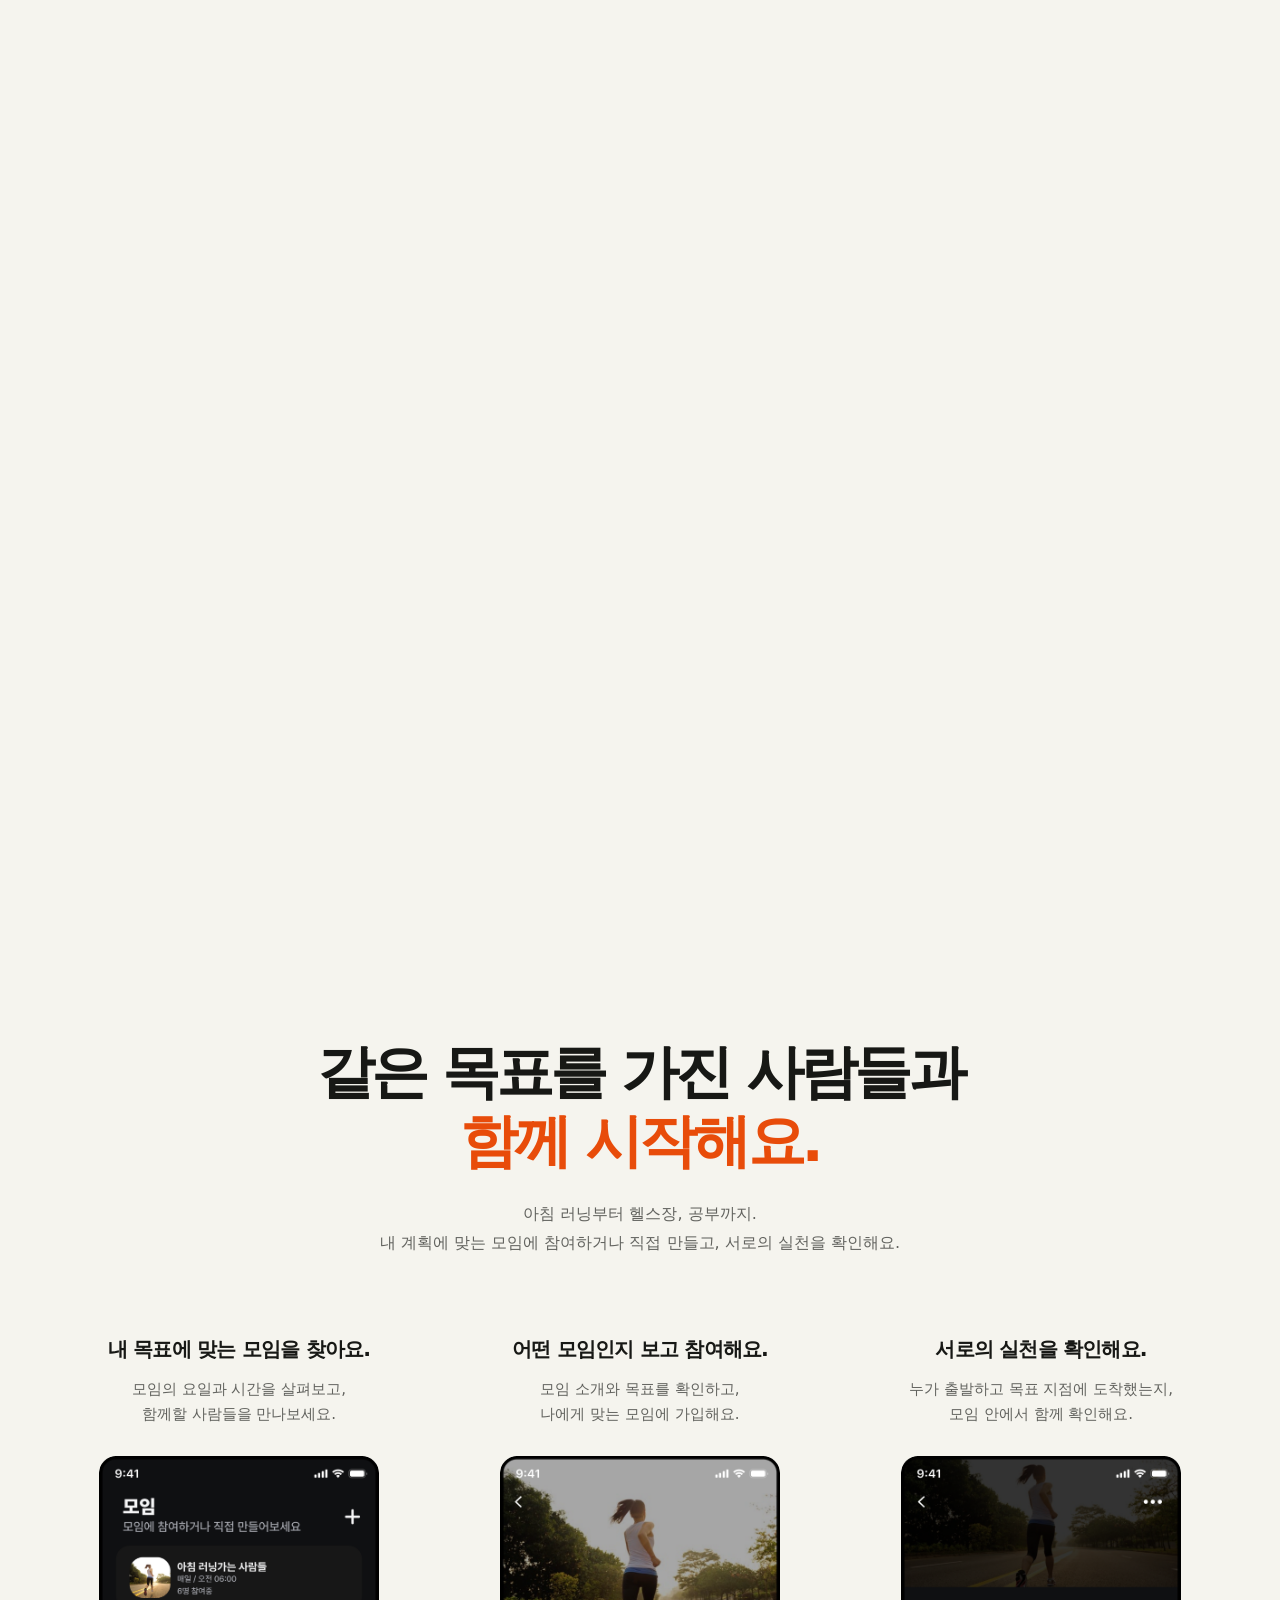
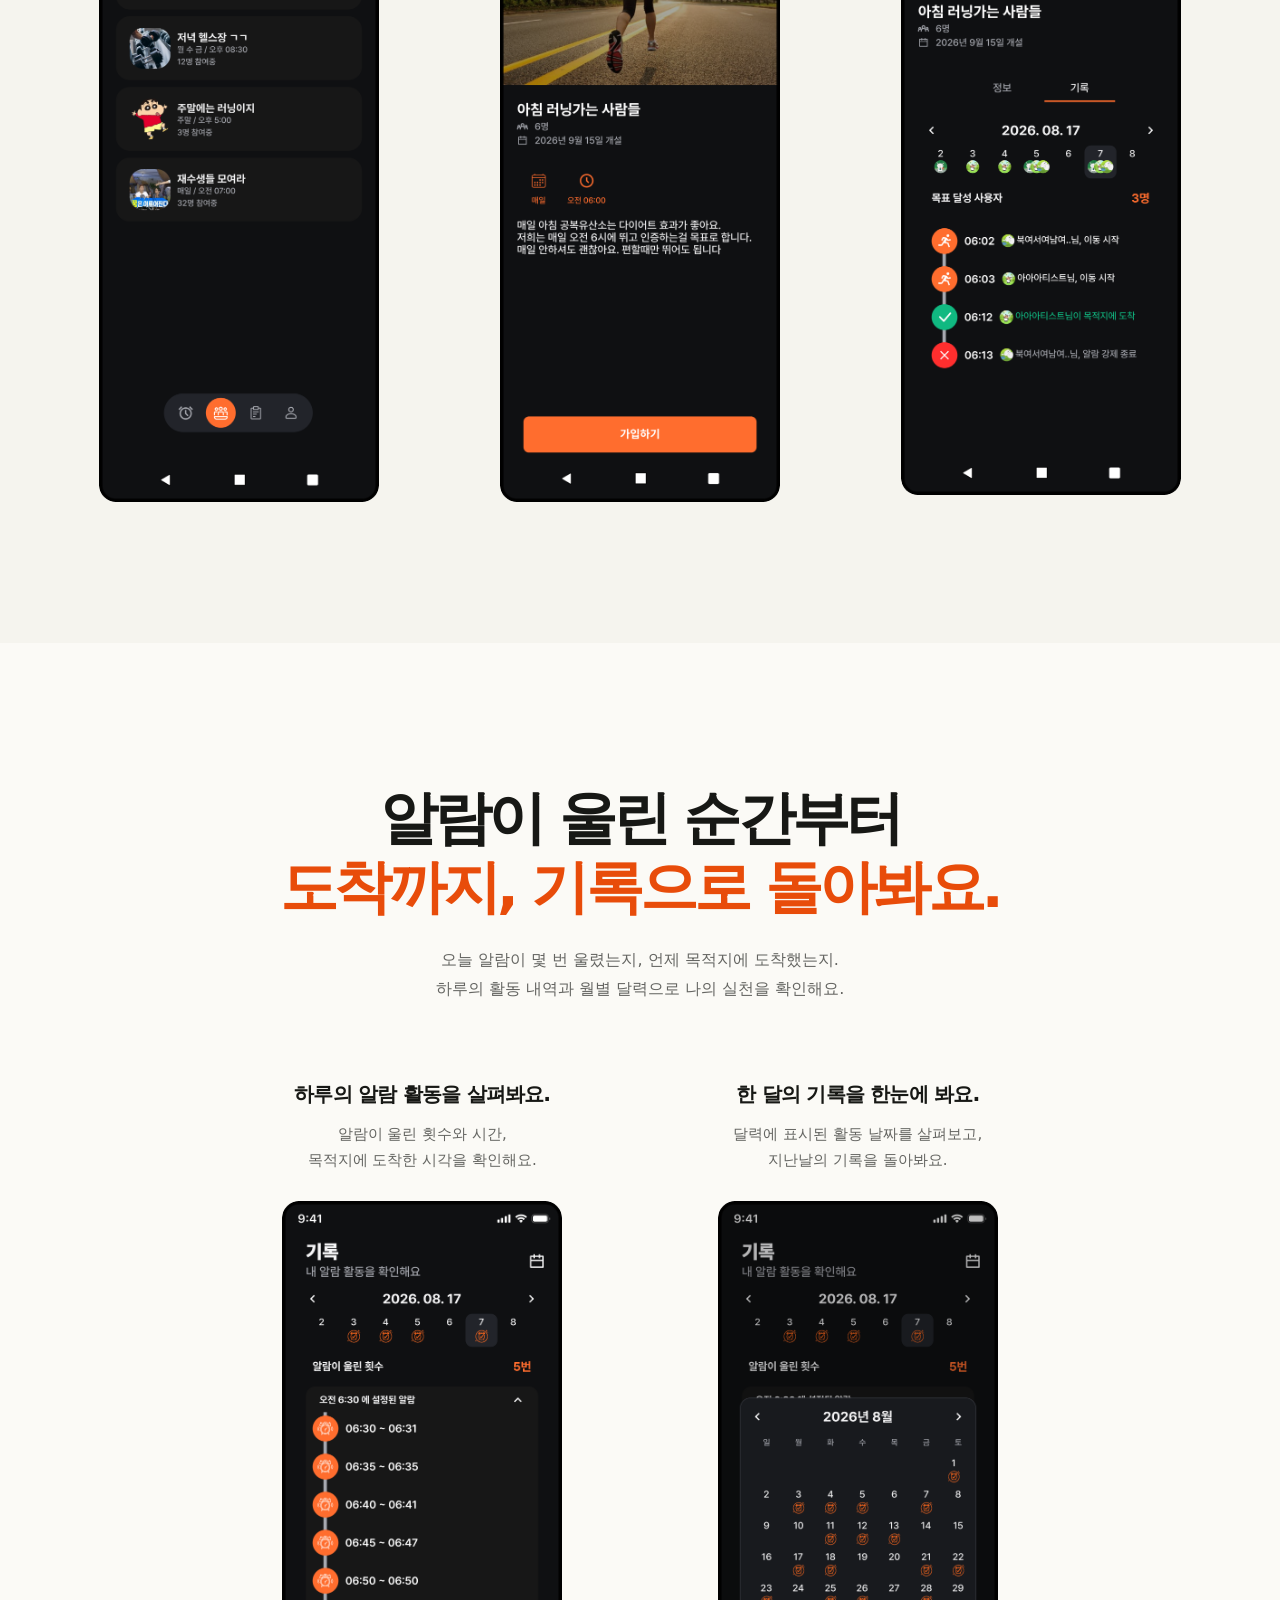
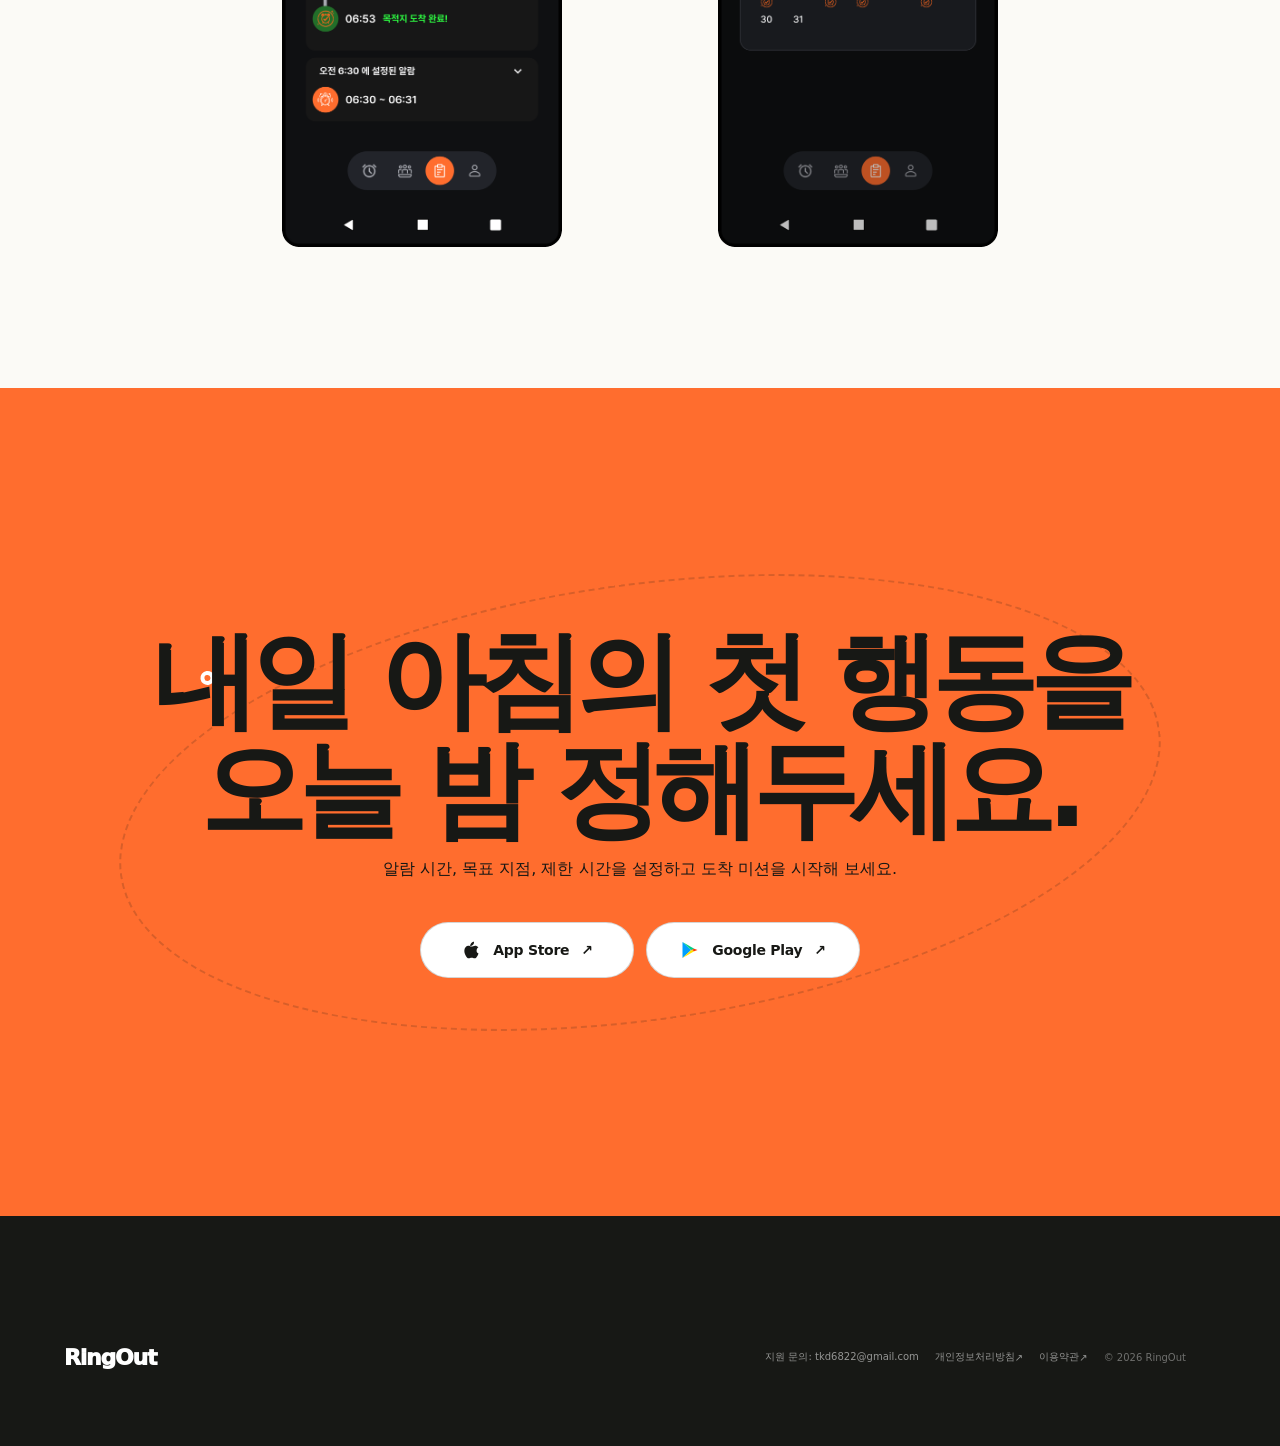
==== commit f5e10a31: "Remove technology overview section" ====
--- a/index.html
+++ b/index.html
@@ -43,7 +43,8 @@
       gtag("js", new Date());
       gtag("config", "G-2EV0CKKLM3");
     </script>
-    <script src="script.js?v=20261029" defer></script>
+    <script src="analytics.js?v=20261030" defer></script>
+    <script src="script.js?v=20261030" defer></script>
   </head>
   <body>
     <a class="skip-link" href="#main">본문으로 바로가기</a>
@@ -57,12 +58,10 @@
         <nav class="nav-links" aria-label="페이지 메뉴">
           <a href="#why">왜 필요한가</a>
           <a href="#how">작동 방식</a>
-          <a href="#technology">기술 소개</a>
         </nav>
-        <div class="header-store-actions" aria-label="기술 소개 및 앱 설치">
-          <a class="header-tech-link" href="#technology">기술 소개</a>
-          <a class="header-store-button header-store-button-app" href="https://apps.apple.com/app/apple-store/id6801441994?pt=129294547&amp;ct=landing_page&amp;mt=8" target="_blank" rel="noopener noreferrer" aria-label="App Store에서 RingOut iOS 앱 받기(새 창)" data-store-click="app_store"><svg class="store-platform-icon" viewBox="0 0 24 24" fill="currentColor" aria-hidden="true" focusable="false"><path d="M15.6 2c.2 1.6-.5 3.1-1.5 4.1-.9.9-2.1 1.3-3.1 1.2-.1-1.4.5-2.8 1.4-3.8.9-.9 2.2-1.5 3.2-1.5ZM18.7 12.9c0-2 1.1-3.4 2.2-4.1-1-1.4-2.5-2-4-2-1.7 0-2.8 1-4.2 1-1.3 0-2.2-.9-3.7-.9-2.8 0-5 2.4-5 6 0 2.2.8 4.5 1.9 6.3 1 1.5 2 2.8 3.4 2.8 1.3 0 1.9-.8 3.5-.8s2 .8 3.5.8c1.5 0 2.5-1.5 3.4-2.9.7-1.1 1.1-2.1 1.3-2.8-1.4-.6-2.3-1.9-2.3-3.4Z" /></svg>App Store</a>
-          <a class="header-store-button header-store-button-google" href="https://play.google.com/store/apps/details?id=com.joon.ringout&amp;referrer=utm_source%3Dlanding_page%26utm_medium%3Dwebsite%26utm_campaign%3Dringout_launch" target="_blank" rel="noopener noreferrer" aria-label="Google Play에서 RingOut Android 앱 받기(새 창)" data-store-click="google_play"><svg class="store-platform-icon" viewBox="0 0 24 24" aria-hidden="true" focusable="false"><path fill="#00a0ff" d="M3 2.4v19.2l10.4-9.6L3 2.4Z" /><path fill="#00d084" d="M3 2.4 17.1 10.4 13.4 12 3 2.4Z" /><path fill="#ff3d00" d="m17.1 10.4 3.9 1.6-3.9 1.6-3.7-1.6 3.7-1.6Z" /><path fill="#ffe000" d="M3 21.6 17.1 13.6 13.4 12 3 21.6Z" /></svg>Google Play</a>
+        <div class="header-store-actions" aria-label="앱 설치">
+          <a class="header-store-button header-store-button-app" href="https://apps.apple.com/kr/app/id6801441994?pt=129294547&amp;ct=landing_page&amp;mt=8" target="_blank" rel="noopener noreferrer" aria-label="App Store에서 RingOut iOS 앱 받기(새 창)" data-store-click="app_store" data-store-placement="header"><svg class="store-platform-icon" viewBox="0 0 24 24" fill="currentColor" aria-hidden="true" focusable="false"><path d="M15.6 2c.2 1.6-.5 3.1-1.5 4.1-.9.9-2.1 1.3-3.1 1.2-.1-1.4.5-2.8 1.4-3.8.9-.9 2.2-1.5 3.2-1.5ZM18.7 12.9c0-2 1.1-3.4 2.2-4.1-1-1.4-2.5-2-4-2-1.7 0-2.8 1-4.2 1-1.3 0-2.2-.9-3.7-.9-2.8 0-5 2.4-5 6 0 2.2.8 4.5 1.9 6.3 1 1.5 2 2.8 3.4 2.8 1.3 0 1.9-.8 3.5-.8s2 .8 3.5.8c1.5 0 2.5-1.5 3.4-2.9.7-1.1 1.1-2.1 1.3-2.8-1.4-.6-2.3-1.9-2.3-3.4Z" /></svg>App Store</a>
+          <a class="header-store-button header-store-button-google" href="https://play.google.com/store/apps/details?id=com.joon.ringout&amp;referrer=utm_source%3Dlanding_page%26utm_medium%3Dwebsite%26utm_campaign%3Dringout_launch" target="_blank" rel="noopener noreferrer" aria-label="Google Play에서 RingOut Android 앱 받기(새 창)" data-store-click="google_play" data-store-placement="header"><svg class="store-platform-icon" viewBox="0 0 24 24" aria-hidden="true" focusable="false"><path fill="#00a0ff" d="M3 2.4v19.2l10.4-9.6L3 2.4Z" /><path fill="#00d084" d="M3 2.4 17.1 10.4 13.4 12 3 2.4Z" /><path fill="#ff3d00" d="m17.1 10.4 3.9 1.6-3.9 1.6-3.7-1.6 3.7-1.6Z" /><path fill="#ffe000" d="M3 21.6 17.1 13.6 13.4 12 3 21.6Z" /></svg>Google Play</a>
         </div>
       </div>
     </header>
@@ -75,8 +74,8 @@
             <h1 id="hero-title" class="reveal">목표 지점에<br /><span>도착해야 끝나는 알람</span></h1>
             <p class="hero-description reveal">알람을 끄면 도착 미션이 시작돼요. 자기 전에 정한 장소로 움직이며 아침 계획의 첫 행동을 시작해요.</p>
             <div class="store-actions reveal" aria-label="앱 설치 경로">
-              <a class="store-button store-button-secondary" href="https://apps.apple.com/app/apple-store/id6801441994?pt=129294547&amp;ct=landing_page&amp;mt=8" target="_blank" rel="noopener noreferrer" aria-label="App Store에서 RingOut iOS 앱 받기(새 창)" data-store-click="app_store"><svg class="store-platform-icon" viewBox="0 0 24 24" fill="currentColor" aria-hidden="true" focusable="false"><path d="M15.6 2c.2 1.6-.5 3.1-1.5 4.1-.9.9-2.1 1.3-3.1 1.2-.1-1.4.5-2.8 1.4-3.8.9-.9 2.2-1.5 3.2-1.5ZM18.7 12.9c0-2 1.1-3.4 2.2-4.1-1-1.4-2.5-2-4-2-1.7 0-2.8 1-4.2 1-1.3 0-2.2-.9-3.7-.9-2.8 0-5 2.4-5 6 0 2.2.8 4.5 1.9 6.3 1 1.5 2 2.8 3.4 2.8 1.3 0 1.9-.8 3.5-.8s2 .8 3.5.8c1.5 0 2.5-1.5 3.4-2.9.7-1.1 1.1-2.1 1.3-2.8-1.4-.6-2.3-1.9-2.3-3.4Z" /></svg>App Store <span aria-hidden="true">↗</span></a>
-              <a class="store-button button-dark" href="https://play.google.com/store/apps/details?id=com.joon.ringout&amp;referrer=utm_source%3Dlanding_page%26utm_medium%3Dwebsite%26utm_campaign%3Dringout_launch" target="_blank" rel="noopener noreferrer" aria-label="Google Play에서 RingOut Android 앱 받기(새 창)" data-store-click="google_play"><svg class="store-platform-icon" viewBox="0 0 24 24" aria-hidden="true" focusable="false"><path fill="#00a0ff" d="M3 2.4v19.2l10.4-9.6L3 2.4Z" /><path fill="#00d084" d="M3 2.4 17.1 10.4 13.4 12 3 2.4Z" /><path fill="#ff3d00" d="m17.1 10.4 3.9 1.6-3.9 1.6-3.7-1.6 3.7-1.6Z" /><path fill="#ffe000" d="M3 21.6 17.1 13.6 13.4 12 3 21.6Z" /></svg>Google Play <span aria-hidden="true">↗</span></a>
+              <a class="store-button store-button-secondary" href="https://apps.apple.com/kr/app/id6801441994?pt=129294547&amp;ct=landing_page&amp;mt=8" target="_blank" rel="noopener noreferrer" aria-label="App Store에서 RingOut iOS 앱 받기(새 창)" data-store-click="app_store" data-store-placement="hero"><svg class="store-platform-icon" viewBox="0 0 24 24" fill="currentColor" aria-hidden="true" focusable="false"><path d="M15.6 2c.2 1.6-.5 3.1-1.5 4.1-.9.9-2.1 1.3-3.1 1.2-.1-1.4.5-2.8 1.4-3.8.9-.9 2.2-1.5 3.2-1.5ZM18.7 12.9c0-2 1.1-3.4 2.2-4.1-1-1.4-2.5-2-4-2-1.7 0-2.8 1-4.2 1-1.3 0-2.2-.9-3.7-.9-2.8 0-5 2.4-5 6 0 2.2.8 4.5 1.9 6.3 1 1.5 2 2.8 3.4 2.8 1.3 0 1.9-.8 3.5-.8s2 .8 3.5.8c1.5 0 2.5-1.5 3.4-2.9.7-1.1 1.1-2.1 1.3-2.8-1.4-.6-2.3-1.9-2.3-3.4Z" /></svg>App Store <span aria-hidden="true">↗</span></a>
+              <a class="store-button button-dark" href="https://play.google.com/store/apps/details?id=com.joon.ringout&amp;referrer=utm_source%3Dlanding_page%26utm_medium%3Dwebsite%26utm_campaign%3Dringout_launch" target="_blank" rel="noopener noreferrer" aria-label="Google Play에서 RingOut Android 앱 받기(새 창)" data-store-click="google_play" data-store-placement="hero"><svg class="store-platform-icon" viewBox="0 0 24 24" aria-hidden="true" focusable="false"><path fill="#00a0ff" d="M3 2.4v19.2l10.4-9.6L3 2.4Z" /><path fill="#00d084" d="M3 2.4 17.1 10.4 13.4 12 3 2.4Z" /><path fill="#ff3d00" d="m17.1 10.4 3.9 1.6-3.9 1.6-3.7-1.6 3.7-1.6Z" /><path fill="#ffe000" d="M3 21.6 17.1 13.6 13.4 12 3 21.6Z" /></svg>Google Play <span aria-hidden="true">↗</span></a>
             </div>
           </div>
           <div class="hero-visual">
@@ -184,41 +183,12 @@
         </div>
       </section>
 
-      <section class="technology section-pad" id="technology" aria-labelledby="technology-title">
-        <div class="container-inner technology-inner">
-          <div class="groups-heading reveal">
-            <h2 id="technology-title">아침의 움직임을 돕는<br /><span>RingOut의 기술</span></h2>
-            <p class="groups-description">목표 지점에 도착하기까지, RingOut이 사용하는 기술을 소개해요.</p>
-          </div>
-          <div class="technology-tabs" data-technology-tabs>
-            <div class="technology-tab-list" aria-label="기술 소개 항목" hidden>
-              <button type="button" id="technology-tab-location" aria-controls="technology-panel-location">도착 판정</button>
-              <button type="button" id="technology-tab-alarm" aria-controls="technology-panel-alarm">알람 연동</button>
-            </div>
-            <div class="technology-panels">
-              <article class="technology-panel" id="technology-panel-location" aria-labelledby="technology-heading-location">
-                <p class="technology-label">위치 기반 도착 판정</p>
-                <h3 id="technology-heading-location">목적지에 도착해야<br />끝나는 알람</h3>
-                <p>설정한 위치까지 이동하면 RingOut이 도착을 확인하고 미션을 완료해요.</p>
-                <p class="technology-detail">GPS 위치의 정확도와 목적지까지의 거리를 확인해 도착 여부를 판단해요.</p>
-              </article>
-              <article class="technology-panel" id="technology-panel-alarm" aria-labelledby="technology-heading-alarm">
-                <p class="technology-label">운영체제 알람 연동</p>
-                <h3 id="technology-heading-alarm">휴대폰의 알람 기능과 함께</h3>
-                <p>설정한 시간에 미션을 시작할 수 있도록 각 운영체제의 알람 기능을 활용해요.</p>
-                <p class="technology-detail">알람 동작은 기기 설정과 권한의 영향을 받을 수 있어요.</p>
-              </article>
-            </div>
-          </div>
-        </div>
-      </section>
-
       <section class="final-cta" id="download" aria-labelledby="cta-title">
         <div class="cta-track" aria-hidden="true"><span></span></div>
         <div class="container-inner final-cta-inner">
           <h2 id="cta-title" class="reveal">내일 아침의 첫 행동을<br /><span>오늘 밤 정해두세요.</span></h2>
           <p class="reveal">알람 시간, 목표 지점, 제한 시간을 설정하고 도착 미션을 시작해 보세요.</p>
-          <div class="store-actions reveal" aria-label="앱 설치 경로"><a class="store-button button-light" href="https://apps.apple.com/app/apple-store/id6801441994?pt=129294547&amp;ct=landing_page&amp;mt=8" target="_blank" rel="noopener noreferrer" aria-label="App Store에서 RingOut iOS 앱 받기(새 창)" data-store-click="app_store"><svg class="store-platform-icon" viewBox="0 0 24 24" fill="currentColor" aria-hidden="true" focusable="false"><path d="M15.6 2c.2 1.6-.5 3.1-1.5 4.1-.9.9-2.1 1.3-3.1 1.2-.1-1.4.5-2.8 1.4-3.8.9-.9 2.2-1.5 3.2-1.5ZM18.7 12.9c0-2 1.1-3.4 2.2-4.1-1-1.4-2.5-2-4-2-1.7 0-2.8 1-4.2 1-1.3 0-2.2-.9-3.7-.9-2.8 0-5 2.4-5 6 0 2.2.8 4.5 1.9 6.3 1 1.5 2 2.8 3.4 2.8 1.3 0 1.9-.8 3.5-.8s2 .8 3.5.8c1.5 0 2.5-1.5 3.4-2.9.7-1.1 1.1-2.1 1.3-2.8-1.4-.6-2.3-1.9-2.3-3.4Z" /></svg>App Store <span aria-hidden="true">↗</span></a><a class="store-button button-light" href="https://play.google.com/store/apps/details?id=com.joon.ringout&amp;referrer=utm_source%3Dlanding_page%26utm_medium%3Dwebsite%26utm_campaign%3Dringout_launch" target="_blank" rel="noopener noreferrer" aria-label="Google Play에서 RingOut Android 앱 받기(새 창)" data-store-click="google_play"><svg class="store-platform-icon" viewBox="0 0 24 24" aria-hidden="true" focusable="false"><path fill="#00a0ff" d="M3 2.4v19.2l10.4-9.6L3 2.4Z" /><path fill="#00d084" d="M3 2.4 17.1 10.4 13.4 12 3 2.4Z" /><path fill="#ff3d00" d="m17.1 10.4 3.9 1.6-3.9 1.6-3.7-1.6 3.7-1.6Z" /><path fill="#ffe000" d="M3 21.6 17.1 13.6 13.4 12 3 21.6Z" /></svg>Google Play <span aria-hidden="true">↗</span></a></div>
+          <div class="store-actions reveal" aria-label="앱 설치 경로"><a class="store-button button-light" href="https://apps.apple.com/kr/app/id6801441994?pt=129294547&amp;ct=landing_page&amp;mt=8" target="_blank" rel="noopener noreferrer" aria-label="App Store에서 RingOut iOS 앱 받기(새 창)" data-store-click="app_store" data-store-placement="bottom"><svg class="store-platform-icon" viewBox="0 0 24 24" fill="currentColor" aria-hidden="true" focusable="false"><path d="M15.6 2c.2 1.6-.5 3.1-1.5 4.1-.9.9-2.1 1.3-3.1 1.2-.1-1.4.5-2.8 1.4-3.8.9-.9 2.2-1.5 3.2-1.5ZM18.7 12.9c0-2 1.1-3.4 2.2-4.1-1-1.4-2.5-2-4-2-1.7 0-2.8 1-4.2 1-1.3 0-2.2-.9-3.7-.9-2.8 0-5 2.4-5 6 0 2.2.8 4.5 1.9 6.3 1 1.5 2 2.8 3.4 2.8 1.3 0 1.9-.8 3.5-.8s2 .8 3.5.8c1.5 0 2.5-1.5 3.4-2.9.7-1.1 1.1-2.1 1.3-2.8-1.4-.6-2.3-1.9-2.3-3.4Z" /></svg>App Store <span aria-hidden="true">↗</span></a><a class="store-button button-light" href="https://play.google.com/store/apps/details?id=com.joon.ringout&amp;referrer=utm_source%3Dlanding_page%26utm_medium%3Dwebsite%26utm_campaign%3Dringout_launch" target="_blank" rel="noopener noreferrer" aria-label="Google Play에서 RingOut Android 앱 받기(새 창)" data-store-click="google_play" data-store-placement="bottom"><svg class="store-platform-icon" viewBox="0 0 24 24" aria-hidden="true" focusable="false"><path fill="#00a0ff" d="M3 2.4v19.2l10.4-9.6L3 2.4Z" /><path fill="#00d084" d="M3 2.4 17.1 10.4 13.4 12 3 2.4Z" /><path fill="#ff3d00" d="m17.1 10.4 3.9 1.6-3.9 1.6-3.7-1.6 3.7-1.6Z" /><path fill="#ffe000" d="M3 21.6 17.1 13.6 13.4 12 3 21.6Z" /></svg>Google Play <span aria-hidden="true">↗</span></a></div>
         </div>
       </section>
     </main>
--- a/styles.css
+++ b/styles.css
@@ -197,8 +197,6 @@
   align-items: center;
   gap: 6px;
 }
-
-.header-tech-link { display: none; }
 
 .header-store-button {
   min-width: 0;
@@ -3511,43 +3509,3 @@
   }
 
 }
-
-/* Technology overview */
-.technology { background: var(--cream); }
-.technology-tabs { max-width: 900px; margin: clamp(48px, 6vw, 80px) auto 0; }
-.technology-tab-list { display: flex; gap: 8px; margin-bottom: 16px; }
-.technology-tab-list[hidden], .technology-panel[hidden] { display: none; }
-.technology-tab-list button {
-  min-height: 48px;
-  padding: 0 22px;
-  border: 1px solid rgb(23 24 21 / 14%);
-  border-radius: 999px;
-  color: var(--ink);
-  background: transparent;
-  font: inherit;
-  font-size: 15px;
-  font-weight: 700;
-  cursor: pointer;
-}
-.technology-tab-list button[aria-selected="true"] { color: #fff; border-color: var(--ink); background: var(--ink); }
-.technology-panel {
-  min-height: 300px;
-  padding: clamp(32px, 5vw, 64px);
-  border-radius: 24px;
-  background: var(--paper);
-}
-.technology-panels { display: grid; gap: 16px; }
-.technology-label { margin: 0 0 20px; color: var(--orange-dark); font-size: 14px; font-weight: 800; }
-.technology-panel h3 { margin: 0; font-size: clamp(28px, 3.2vw, 42px); line-height: 1.25; letter-spacing: -0.055em; }
-.technology-panel h3 + p { margin: 20px 0 0; font-size: clamp(16px, 1.4vw, 19px); line-height: 1.75; }
-.technology-detail { margin: 12px 0 0; color: rgb(23 24 21 / 66%); font-size: 15px; line-height: 1.7; }
-
-@media (max-width: 1100px) {
-  .header-tech-link { display: inline-flex; align-items: center; justify-content: center; min-height: 44px; padding: 0 12px; font-size: 13px; font-weight: 700; white-space: nowrap; }
-}
-@media (max-width: 820px) {
-  .header-store-actions { width: min(100%, 520px); grid-template-columns: minmax(70px, .7fr) repeat(2, minmax(0, 1fr)); }
-  .header-tech-link { padding-inline: 4px; font-size: 12px; }
-  .technology-tab-list button { flex: 1; padding-inline: 8px; font-size: 14px; }
-  .technology-panel { min-height: 290px; }
-}
